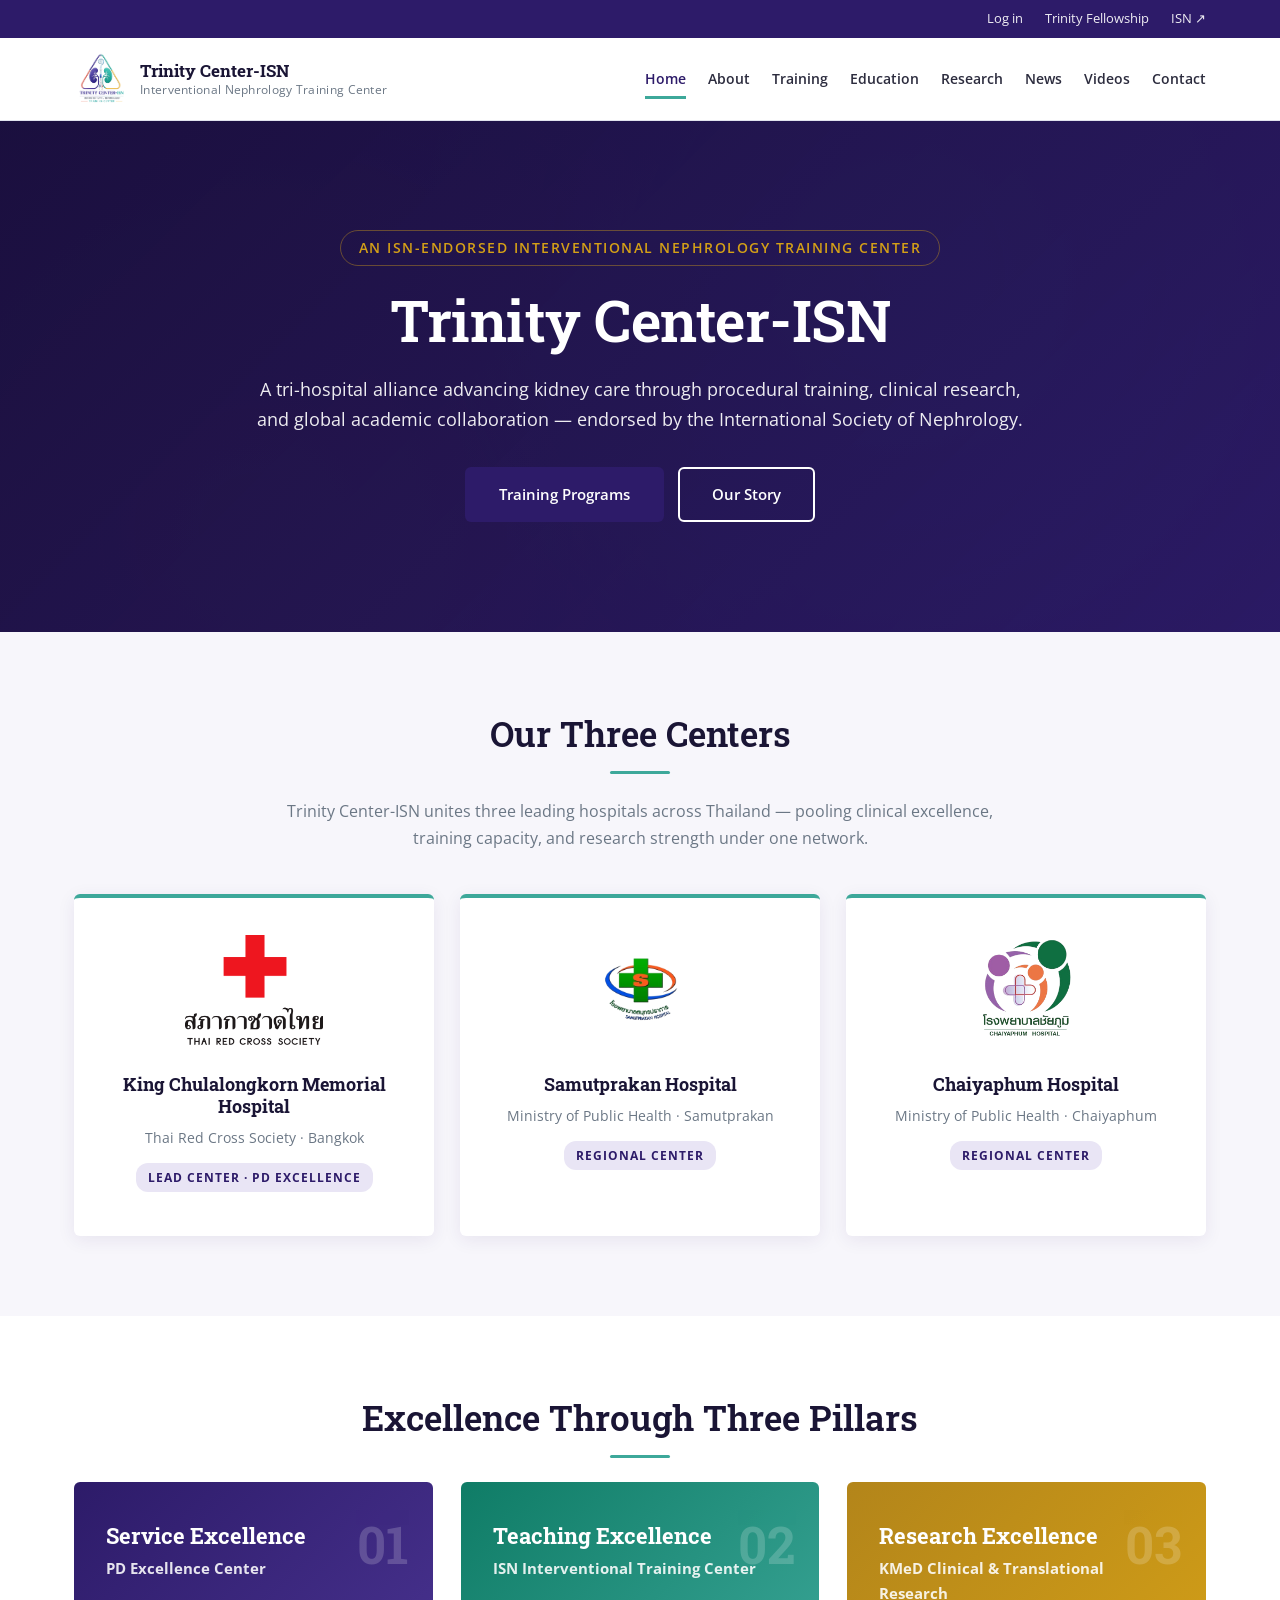
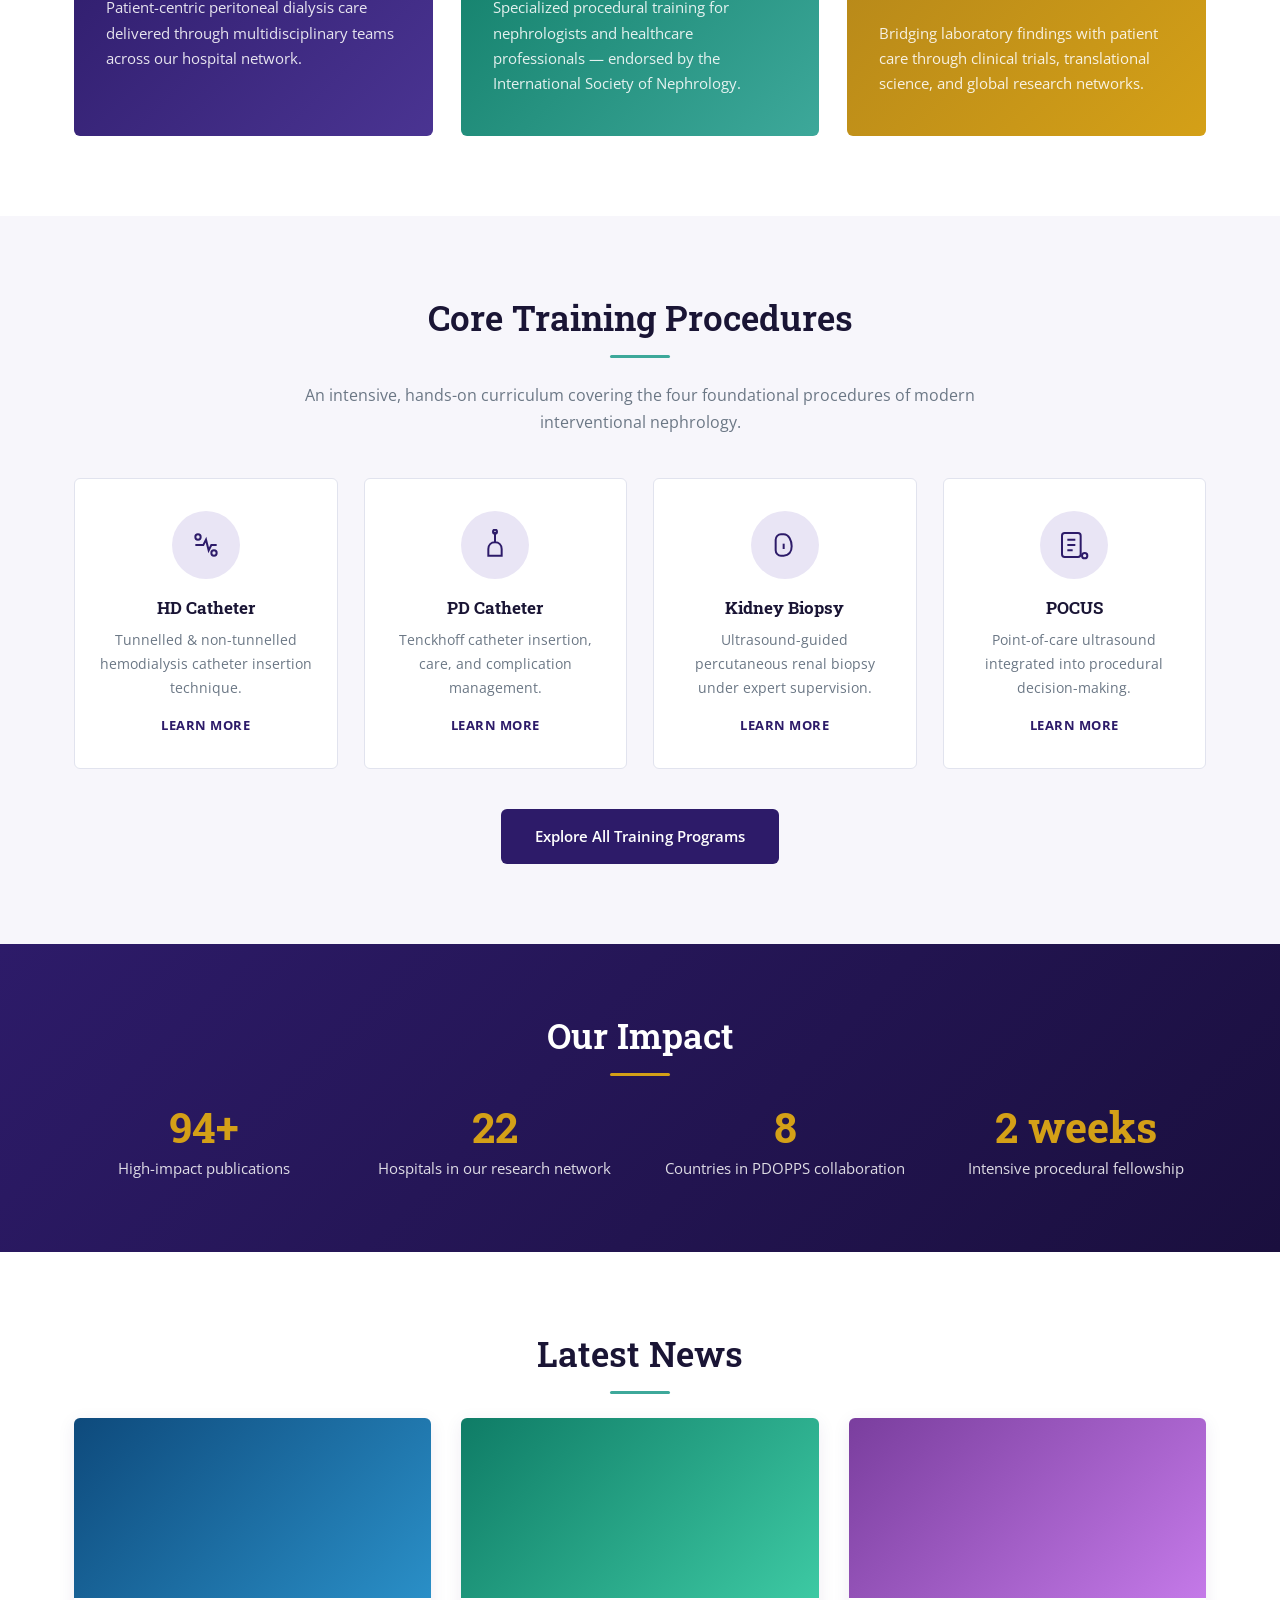
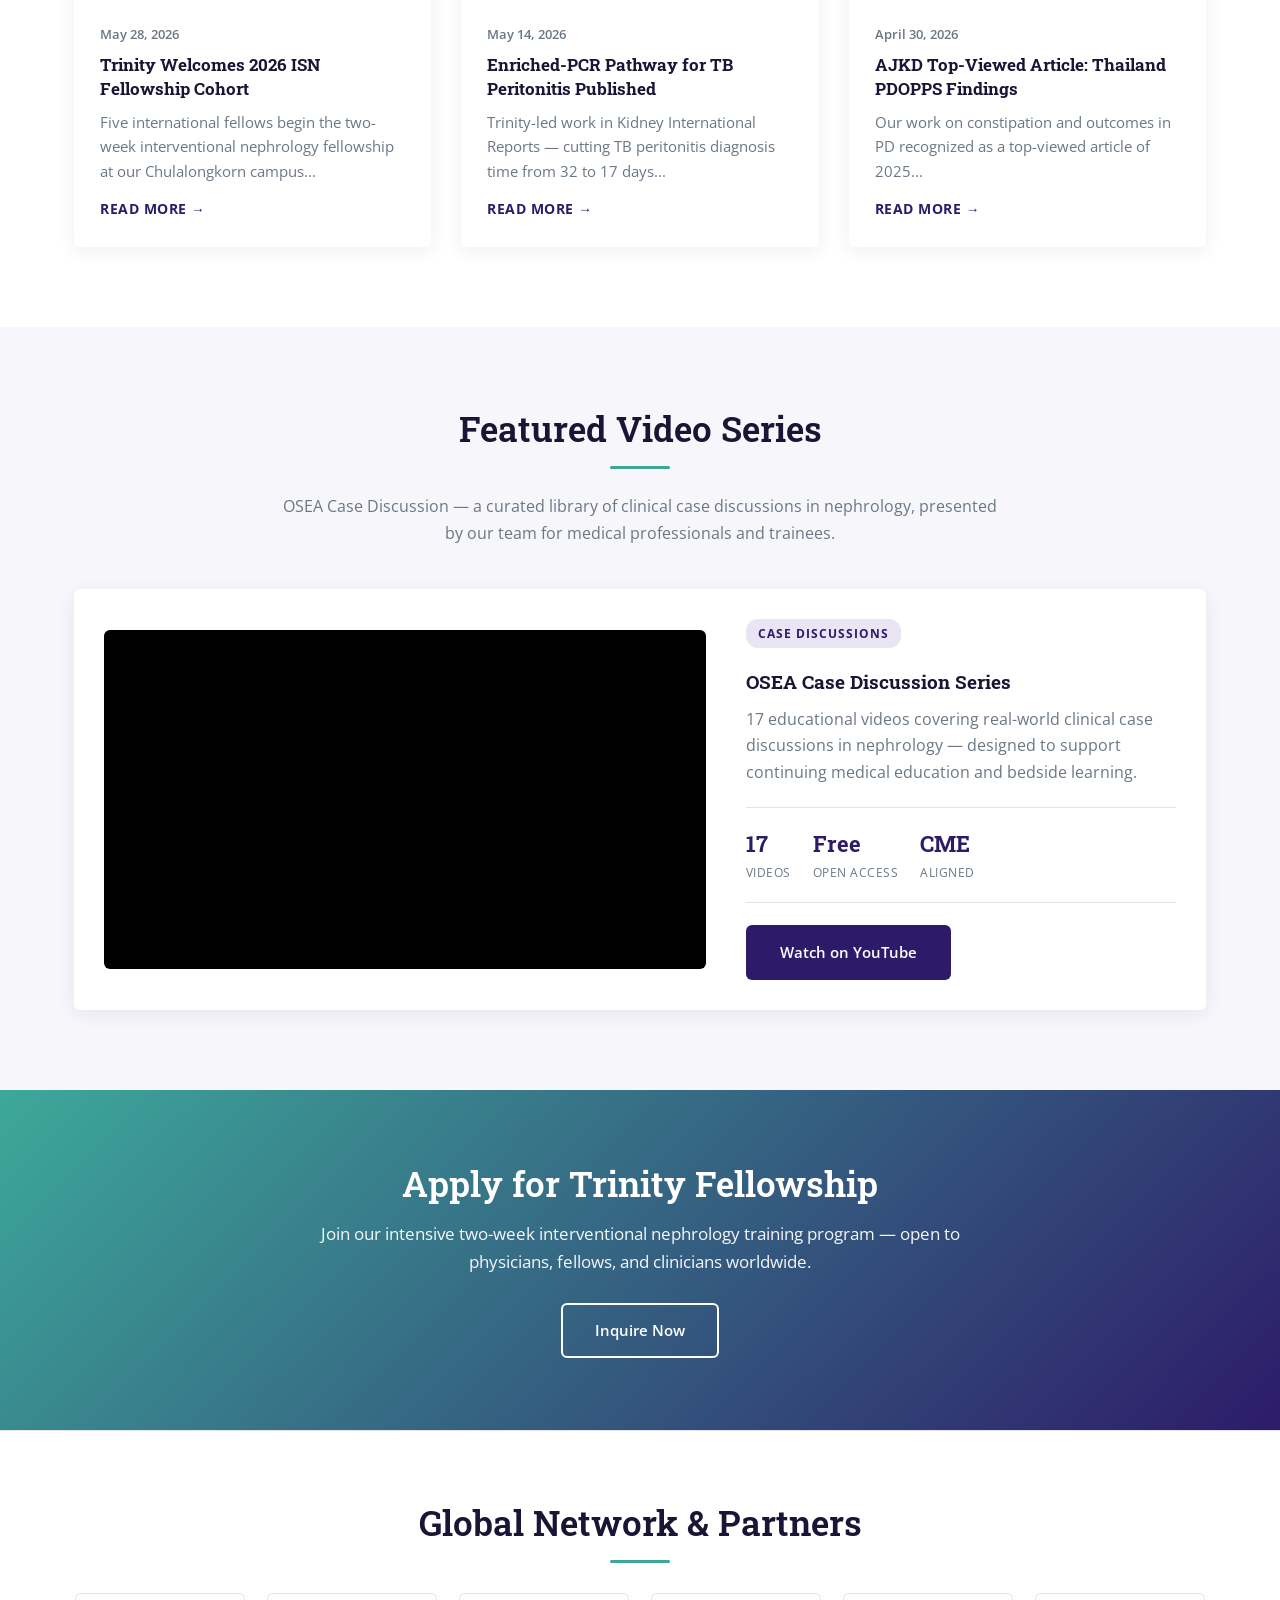
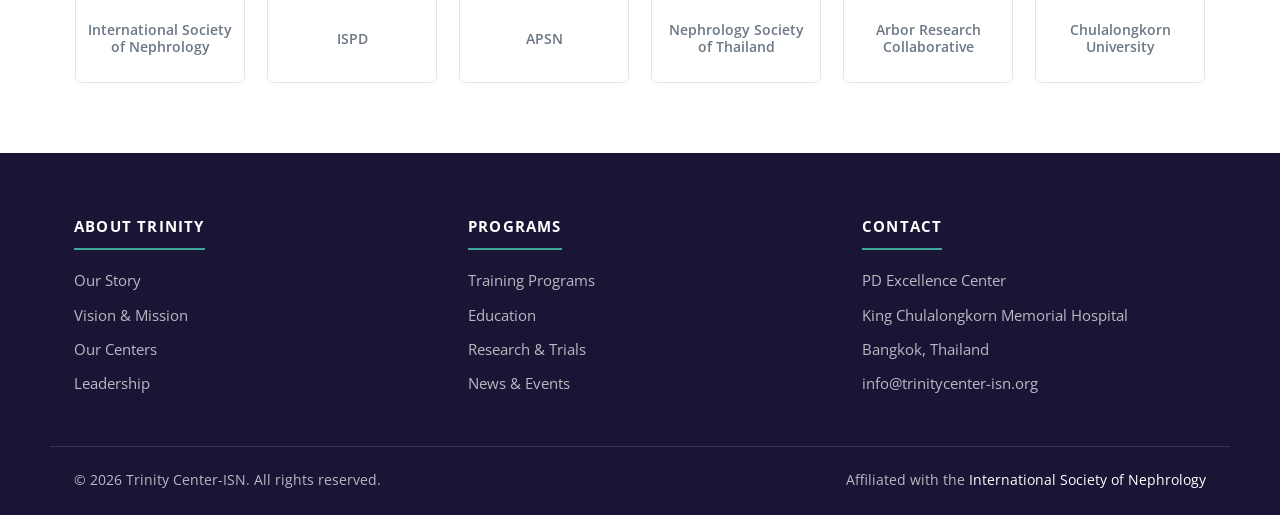
==== index.html @ 74fda2c0 "update new" ====
<!DOCTYPE html>
<html lang="en">
<head>
<meta charset="UTF-8" />
<meta name="viewport" content="width=device-width, initial-scale=1.0" />
<title>Trinity Center-ISN — Interventional Nephrology Training Center</title>
<meta name="description" content="Trinity Center-ISN: an Interventional Nephrology Training Center — a tri-hospital collaboration advancing kidney care through training, research, and global academic partnership." />
<link rel="stylesheet" href="assets/css/style.css" />
<link rel="icon" href="assets/img/trinity-logo.png" />
<link rel="preconnect" href="https://fonts.googleapis.com">
<link rel="preconnect" href="https://fonts.gstatic.com" crossorigin>
<link href="https://fonts.googleapis.com/css2?family=Open+Sans:wght@400;500;600;700&family=Roboto+Slab:wght@500;700&display=swap" rel="stylesheet">
</head>
<body>

<header class="site-header">
  <div class="topbar">
    <div class="container topbar-inner">
      <div class="topbar-left">
        <a href="#">Log in</a>
        <a href="#">Trinity Fellowship</a>
        <a href="https://www.theisn.org/" target="_blank" rel="noopener">ISN ↗</a>
      </div>
    </div>
  </div>
  <div class="container header-inner">
    <a href="index.html" class="brand">
      <img src="assets/img/trinity-logo.png" alt="Trinity Center-ISN" class="brand-logo" onerror="this.style.display='none';this.nextElementSibling.style.display='grid';">
      <span class="brand-mark" style="display:none;">T</span>
      <span class="brand-text">
        <strong>Trinity Center-ISN</strong>
        <small>Interventional Nephrology Training Center</small>
      </span>
    </a>
    <button class="nav-toggle" aria-label="Open menu" onclick="document.body.classList.toggle('nav-open')">
      <span></span><span></span><span></span>
    </button>
    <nav class="main-nav">
      <a href="index.html" class="active">Home</a>
      <a href="about.html">About</a>
      <a href="training.html">Training</a>
      <a href="education.html">Education</a>
      <a href="research.html">Research</a>
      <a href="news.html">News</a>
      <a href="#videos">Videos</a>
      <a href="#contact">Contact</a>
    </nav>
  </div>
</header>

<section class="hero">
  <div class="container hero-inner">
    <span class="hero-eyebrow">An ISN-Endorsed Interventional Nephrology Training Center</span>
    <h1>Trinity Center-ISN</h1>
    <p class="hero-sub">A tri-hospital alliance advancing kidney care through procedural training, clinical research, and global academic collaboration — endorsed by the International Society of Nephrology.</p>
    <div class="hero-cta">
      <a href="training.html" class="btn btn-primary">Training Programs</a>
      <a href="about.html" class="btn btn-light-outline">Our Story</a>
    </div>
  </div>
</section>

<section class="centers-band">
  <div class="container">
    <h2 class="section-title">Our Three Centers</h2>
    <p class="section-lead">Trinity Center-ISN unites three leading hospitals across Thailand — pooling clinical excellence, training capacity, and research strength under one network.</p>
    <div class="center-grid">
      <div class="center-card">
        <div class="center-logo"><img src="assets/img/chula-hospital.png" alt="King Chulalongkorn Memorial Hospital" onerror="this.parentElement.innerHTML='<span class=&quot;logo-fallback&quot;>KCMH</span>'"></div>
        <h3>King Chulalongkorn Memorial Hospital</h3>
        <p>Thai Red Cross Society · Bangkok</p>
        <span class="tag">Lead Center · PD Excellence</span>
      </div>
      <div class="center-card">
        <div class="center-logo"><img src="assets/img/samutprakan-hospital.png" alt="Samutprakan Hospital" onerror="this.parentElement.innerHTML='<span class=&quot;logo-fallback&quot;>SH</span>'"></div>
        <h3>Samutprakan Hospital</h3>
        <p>Ministry of Public Health · Samutprakan</p>
        <span class="tag">Regional Center</span>
      </div>
      <div class="center-card">
        <div class="center-logo"><img src="assets/img/chaiyaphum-hospital.png" alt="Chaiyaphum Hospital" onerror="this.parentElement.innerHTML='<span class=&quot;logo-fallback&quot;>CH</span>'"></div>
        <h3>Chaiyaphum Hospital</h3>
        <p>Ministry of Public Health · Chaiyaphum</p>
        <span class="tag">Regional Center</span>
      </div>
    </div>
  </div>
</section>

<section class="pillars-band">
  <div class="container">
    <h2 class="section-title">Excellence Through Three Pillars</h2>
    <div class="pillar-grid">
      <article class="pillar-card pillar-1">
        <span class="pillar-num">01</span>
        <h3>Service Excellence</h3>
        <p class="pillar-tag">PD Excellence Center</p>
        <p>Patient-centric peritoneal dialysis care delivered through multidisciplinary teams across our hospital network.</p>
      </article>
      <article class="pillar-card pillar-2">
        <span class="pillar-num">02</span>
        <h3>Teaching Excellence</h3>
        <p class="pillar-tag">ISN Interventional Training Center</p>
        <p>Specialized procedural training for nephrologists and healthcare professionals — endorsed by the International Society of Nephrology.</p>
      </article>
      <article class="pillar-card pillar-3">
        <span class="pillar-num">03</span>
        <h3>Research Excellence</h3>
        <p class="pillar-tag">KMeD Clinical &amp; Translational Research</p>
        <p>Bridging laboratory findings with patient care through clinical trials, translational science, and global research networks.</p>
      </article>
    </div>
  </div>
</section>

<section class="tiles" id="training-preview">
  <div class="container">
    <h2 class="section-title">Core Training Procedures</h2>
    <p class="section-lead">An intensive, hands-on curriculum covering the four foundational procedures of modern interventional nephrology.</p>
    <div class="tile-grid tile-grid-4">
      <a href="training.html#hd-catheter" class="tile">
        <div class="tile-icon">
          <svg viewBox="0 0 24 24" fill="none" stroke="currentColor" stroke-width="1.5"><path d="M4 12h6l2-4 2 8 2-4h4"/><circle cx="6" cy="6" r="2"/><circle cx="18" cy="18" r="2"/></svg>
        </div>
        <h3>HD Catheter</h3>
        <p>Tunnelled &amp; non-tunnelled hemodialysis catheter insertion technique.</p>
        <span class="tile-link">Learn More</span>
      </a>
      <a href="training.html#pd-catheter" class="tile">
        <div class="tile-icon">
          <svg viewBox="0 0 24 24" fill="none" stroke="currentColor" stroke-width="1.5"><path d="M12 2v8M12 10c-3 0-5 2-5 5v5h10v-5c0-3-2-5-5-5z"/><circle cx="12" cy="2" r="1.5"/></svg>
        </div>
        <h3>PD Catheter</h3>
        <p>Tenckhoff catheter insertion, care, and complication management.</p>
        <span class="tile-link">Learn More</span>
      </a>
      <a href="training.html#kidney-biopsy" class="tile">
        <div class="tile-icon">
          <svg viewBox="0 0 24 24" fill="none" stroke="currentColor" stroke-width="1.5"><path d="M9 4a4 4 0 0 0-4 4v8a4 4 0 0 0 4 4h2c4 0 6-3 6-7s-2-9-6-9H9z"/><path d="M11 11v4"/></svg>
        </div>
        <h3>Kidney Biopsy</h3>
        <p>Ultrasound-guided percutaneous renal biopsy under expert supervision.</p>
        <span class="tile-link">Learn More</span>
      </a>
      <a href="training.html#pocus" class="tile">
        <div class="tile-icon">
          <svg viewBox="0 0 24 24" fill="none" stroke="currentColor" stroke-width="1.5"><rect x="3" y="3" width="14" height="18" rx="2"/><path d="M7 8h6M7 12h6M7 16h4"/><circle cx="20" cy="20" r="2"/></svg>
        </div>
        <h3>POCUS</h3>
        <p>Point-of-care ultrasound integrated into procedural decision-making.</p>
        <span class="tile-link">Learn More</span>
      </a>
    </div>
    <div style="text-align:center; margin-top: 40px;">
      <a href="training.html" class="btn btn-primary">Explore All Training Programs</a>
    </div>
  </div>
</section>

<section class="impact-band">
  <div class="container">
    <h2 class="section-title">Our Impact</h2>
    <div class="impact-grid">
      <div class="impact-item"><strong>94+</strong><span>High-impact publications</span></div>
      <div class="impact-item"><strong>22</strong><span>Hospitals in our research network</span></div>
      <div class="impact-item"><strong>8</strong><span>Countries in PDOPPS collaboration</span></div>
      <div class="impact-item"><strong>2 weeks</strong><span>Intensive procedural fellowship</span></div>
    </div>
  </div>
</section>

<section class="news-block">
  <div class="container">
    <h2 class="section-title">Latest News</h2>
    <div class="news-row">
      <article class="news-item">
        <div class="news-thumb" style="background: linear-gradient(135deg,#0e4a7c,#2a8fc7);"></div>
        <div class="news-body">
          <span class="news-date">May 28, 2026</span>
          <h3><a href="news.html">Trinity Welcomes 2026 ISN Fellowship Cohort</a></h3>
          <p>Five international fellows begin the two-week interventional nephrology fellowship at our Chulalongkorn campus...</p>
          <a href="news.html" class="read-more">Read More →</a>
        </div>
      </article>
      <article class="news-item">
        <div class="news-thumb" style="background: linear-gradient(135deg,#0f7c66,#3dc9a3);"></div>
        <div class="news-body">
          <span class="news-date">May 14, 2026</span>
          <h3><a href="news.html">Enriched-PCR Pathway for TB Peritonitis Published</a></h3>
          <p>Trinity-led work in Kidney International Reports — cutting TB peritonitis diagnosis time from 32 to 17 days...</p>
          <a href="news.html" class="read-more">Read More →</a>
        </div>
      </article>
      <article class="news-item">
        <div class="news-thumb" style="background: linear-gradient(135deg,#7a3e9e,#c479e8);"></div>
        <div class="news-body">
          <span class="news-date">April 30, 2026</span>
          <h3><a href="news.html">AJKD Top-Viewed Article: Thailand PDOPPS Findings</a></h3>
          <p>Our work on constipation and outcomes in PD recognized as a top-viewed article of 2025...</p>
          <a href="news.html" class="read-more">Read More →</a>
        </div>
      </article>
    </div>
  </div>
</section>

<section class="videos-block" id="videos">
  <div class="container">
    <h2 class="section-title">Featured Video Series</h2>
    <p class="section-lead">OSEA Case Discussion — a curated library of clinical case discussions in nephrology, presented by our team for medical professionals and trainees.</p>
    <div class="video-wrap">
      <div class="video-embed">
        <iframe
          src="https://www.youtube.com/embed/videoseries?list=PL28OvdrT-9Kd8-XpgFKQAurxYZuOcJdlG"
          title="OSEA Case Discussion"
          frameborder="0"
          allow="accelerometer; autoplay; clipboard-write; encrypted-media; gyroscope; picture-in-picture; web-share"
          referrerpolicy="strict-origin-when-cross-origin"
          allowfullscreen>
        </iframe>
      </div>
      <div class="video-meta">
        <span class="tag">Case Discussions</span>
        <h3>OSEA Case Discussion Series</h3>
        <p>17 educational videos covering real-world clinical case discussions in nephrology — designed to support continuing medical education and bedside learning.</p>
        <ul class="video-stats">
          <li><strong>17</strong><span>Videos</span></li>
          <li><strong>Free</strong><span>Open Access</span></li>
          <li><strong>CME</strong><span>Aligned</span></li>
        </ul>
        <a href="https://www.youtube.com/playlist?list=PL28OvdrT-9Kd8-XpgFKQAurxYZuOcJdlG" target="_blank" rel="noopener" class="btn btn-primary">Watch on YouTube</a>
      </div>
    </div>
  </div>
</section>

<section class="join-band" id="membership">
  <div class="container">
    <h2>Apply for Trinity Fellowship</h2>
    <p>Join our intensive two-week interventional nephrology training program — open to physicians, fellows, and clinicians worldwide.</p>
    <a href="#contact" class="btn btn-light-outline">Inquire Now</a>
  </div>
</section>

<section class="partners-block">
  <div class="container">
    <h2 class="section-title">Global Network &amp; Partners</h2>
    <div class="partners-row">
      <div class="partner-logo"><span>International Society<br>of Nephrology</span></div>
      <div class="partner-logo"><span>ISPD</span></div>
      <div class="partner-logo"><span>APSN</span></div>
      <div class="partner-logo"><span>Nephrology Society<br>of Thailand</span></div>
      <div class="partner-logo"><span>Arbor Research<br>Collaborative</span></div>
      <div class="partner-logo"><span>Chulalongkorn<br>University</span></div>
    </div>
  </div>
</section>

<footer class="site-footer" id="contact">
  <div class="container footer-grid">
    <div>
      <h4>About Trinity</h4>
      <ul>
        <li><a href="about.html">Our Story</a></li>
        <li><a href="about.html">Vision &amp; Mission</a></li>
        <li><a href="about.html">Our Centers</a></li>
        <li><a href="about.html">Leadership</a></li>
      </ul>
    </div>
    <div>
      <h4>Programs</h4>
      <ul>
        <li><a href="training.html">Training Programs</a></li>
        <li><a href="education.html">Education</a></li>
        <li><a href="research.html">Research &amp; Trials</a></li>
        <li><a href="news.html">News &amp; Events</a></li>
      </ul>
    </div>
    <div>
      <h4>Contact</h4>
      <ul>
        <li>PD Excellence Center</li>
        <li>King Chulalongkorn Memorial Hospital</li>
        <li>Bangkok, Thailand</li>
        <li><a href="mailto:info@trinitycenter-isn.org">info@trinitycenter-isn.org</a></li>
      </ul>
    </div>
  </div>
  <div class="footer-bottom container">
    <span>© 2026 Trinity Center-ISN. All rights reserved.</span>
    <span>Affiliated with the <a href="https://www.theisn.org/" target="_blank" rel="noopener" style="color:#fff;">International Society of Nephrology</a></span>
  </div>
</footer>

<script src="assets/js/main.js"></script>
</body>
</html>
---- assets/css/style.css ----
/* Trinity Center-ISN — Styles */
:root {
  --primary: #2d1b69;          /* Deep purple (from logo) */
  --primary-dark: #1a0f3e;
  --accent: #3da89a;           /* Teal-green (from logo) */
  --accent-2: #d4a017;         /* Gold (from logo) */
  --accent-3: #c8334b;         /* Red (from logo) */
  --accent-light: #e9e5f5;
  --teal: #0f7c66;
  --dark: #1a1535;
  --text: #2c2c3e;
  --muted: #6b7785;
  --bg: #ffffff;
  --bg-soft: #f7f6fb;
  --border: #e1e3ee;
  --shadow: 0 4px 18px rgba(45, 27, 105, 0.08);
  --shadow-lg: 0 12px 36px rgba(45, 27, 105, 0.14);
  --radius: 6px;
}

* { box-sizing: border-box; margin: 0; padding: 0; }
html { scroll-behavior: smooth; }
body {
  font-family: 'Open Sans', -apple-system, BlinkMacSystemFont, 'Segoe UI', sans-serif;
  color: var(--text);
  background: var(--bg);
  line-height: 1.65;
  font-size: 16px;
  -webkit-font-smoothing: antialiased;
}

.container { max-width: 1180px; margin: 0 auto; padding: 0 24px; }

h1, h2, h3, h4 { font-family: 'Roboto Slab', Georgia, serif; line-height: 1.25; color: var(--dark); font-weight: 600; }
h1 { font-size: clamp(2.2rem, 5vw, 3.6rem); }
h2 { font-size: clamp(1.6rem, 3vw, 2.2rem); }
h3 { font-size: 1.2rem; font-weight: 700; }
h4 { font-size: 0.95rem; font-family: 'Open Sans', sans-serif; text-transform: uppercase; letter-spacing: 1.2px; font-weight: 700; color: var(--dark); }
a { color: var(--primary); text-decoration: none; transition: color .2s; }
a:hover { color: var(--accent); }
p { color: var(--muted); }

/* Buttons */
.btn {
  display: inline-block;
  padding: 13px 32px;
  border-radius: var(--radius);
  font-weight: 600;
  font-size: 0.95rem;
  transition: all .2s;
  border: 2px solid transparent;
  cursor: pointer;
  font-family: 'Open Sans', sans-serif;
}
.btn-primary { background: var(--primary); color: #fff; }
.btn-primary:hover { background: var(--primary-dark); color: #fff; transform: translateY(-1px); box-shadow: var(--shadow); }
.btn-light-outline { background: transparent; color: #fff; border-color: #fff; }
.btn-light-outline:hover { background: #fff; color: var(--primary); }

/* Header */
.site-header { background: #fff; box-shadow: 0 1px 0 var(--border); position: sticky; top: 0; z-index: 100; }
.topbar { background: var(--primary); color: #fff; font-size: 0.82rem; }
.topbar-inner { display: flex; justify-content: flex-end; padding: 8px 24px; }
.topbar-left { display: flex; gap: 22px; }
.topbar-left a { color: rgba(255,255,255,0.92); }
.topbar-left a:hover { color: var(--accent-2); }

.header-inner { display: flex; justify-content: space-between; align-items: center; padding: 14px 24px; }
.brand { display: flex; align-items: center; gap: 12px; color: var(--dark); }
.brand-logo { height: 54px; width: auto; display: block; }
.brand-mark {
  display: grid; place-items: center;
  width: 46px; height: 46px;
  background: linear-gradient(135deg, var(--primary), var(--accent));
  color: #fff;
  border-radius: 6px;
  font-weight: 700;
  font-size: 1.4rem;
  font-family: 'Roboto Slab', serif;
}
.brand-text { display: flex; flex-direction: column; line-height: 1.1; }
.brand-text strong { font-size: 1.08rem; font-weight: 700; color: var(--dark); font-family: 'Roboto Slab', serif; }
.brand-text small { font-size: 0.74rem; color: var(--muted); letter-spacing: 0.3px; margin-top: 3px; }

.main-nav { display: flex; gap: 22px; align-items: center; }
.main-nav a { color: var(--text); font-weight: 600; font-size: 0.9rem; padding: 6px 0; position: relative; }
.main-nav a:hover, .main-nav a.active { color: var(--primary); }
.main-nav a.active::after {
  content: ''; position: absolute; left: 0; bottom: -2px;
  width: 100%; height: 3px; background: var(--accent);
}

.nav-toggle { display: none; background: none; border: none; flex-direction: column; gap: 5px; cursor: pointer; padding: 8px; }
.nav-toggle span { width: 26px; height: 2px; background: var(--dark); display: block; }

/* Hero */
.hero {
  background:
    linear-gradient(135deg, rgba(26,15,62,0.94), rgba(45,27,105,0.88)),
    radial-gradient(circle at 70% 30%, #3da89a33, transparent 50%),
    radial-gradient(circle at 20% 80%, #d4a01722, transparent 50%),
    #1a0f3e;
  color: #fff;
  padding: 110px 0;
  text-align: center;
  position: relative;
  overflow: hidden;
}
.hero-inner { position: relative; max-width: 820px; margin: 0 auto; }
.hero-eyebrow {
  display: inline-block;
  font-size: 0.85rem;
  letter-spacing: 1.5px;
  text-transform: uppercase;
  color: var(--accent-2);
  margin-bottom: 18px;
  font-weight: 600;
  border: 1px solid rgba(212, 160, 23, 0.4);
  padding: 6px 18px;
  border-radius: 30px;
}
.hero h1 { color: #fff; margin-bottom: 18px; letter-spacing: -0.5px; }
.hero-sub { color: rgba(255,255,255,0.92); font-size: 1.15rem; margin-bottom: 32px; }
.hero-cta { display: flex; gap: 14px; justify-content: center; flex-wrap: wrap; }

/* Section title */
.section-title {
  text-align: center;
  margin-bottom: 24px;
  position: relative;
  padding-bottom: 18px;
}
.section-title::after {
  content: '';
  position: absolute;
  left: 50%; transform: translateX(-50%);
  bottom: 0;
  width: 60px; height: 3px;
  background: var(--accent);
  border-radius: 2px;
}
.section-lead {
  text-align: center;
  max-width: 720px;
  margin: 0 auto 42px;
  font-size: 1.02rem;
  color: var(--muted);
}

/* Centers band */
.centers-band { padding: 80px 0; background: var(--bg-soft); }
.center-grid { display: grid; grid-template-columns: repeat(3, 1fr); gap: 26px; }
.center-card {
  background: #fff;
  padding: 32px 24px;
  border-radius: var(--radius);
  text-align: center;
  box-shadow: var(--shadow);
  border-top: 4px solid var(--accent);
  transition: transform .25s, box-shadow .25s;
}
.center-card:hover { transform: translateY(-5px); box-shadow: var(--shadow-lg); }
.center-logo {
  height: 120px !important;
  width: 100%;
  display: flex !important;
  align-items: center;
  justify-content: center;
  margin-bottom: 24px;
  overflow: hidden;
  background: #fff;
}
.center-logo img {
  max-height: 110px !important;
  max-width: 200px !important;
  width: auto !important;
  height: auto !important;
  object-fit: contain;
  display: block;
}
.logo-fallback {
  display: grid; place-items: center;
  width: 80px; height: 80px;
  background: linear-gradient(135deg, var(--primary), var(--accent));
  color: #fff;
  border-radius: 50%;
  font-family: 'Roboto Slab', serif;
  font-weight: 700;
  font-size: 1.4rem;
}
.center-card h3 { margin-bottom: 8px; color: var(--dark); font-size: 1.1rem; }
.center-card p { font-size: 0.9rem; margin-bottom: 14px; }

/* Pillars band */
.pillars-band { padding: 80px 0; background: var(--bg); }
.pillar-grid { display: grid; grid-template-columns: repeat(3, 1fr); gap: 28px; }
.pillar-card {
  position: relative;
  padding: 40px 32px;
  border-radius: var(--radius);
  color: #fff;
  overflow: hidden;
  transition: transform .25s;
}
.pillar-card:hover { transform: translateY(-5px); }
.pillar-1 { background: linear-gradient(135deg, #2d1b69, #4a3492); }
.pillar-2 { background: linear-gradient(135deg, #0f7c66, #3da89a); }
.pillar-3 { background: linear-gradient(135deg, #b3851a, #d4a017); }
.pillar-num {
  position: absolute;
  top: 20px; right: 24px;
  font-family: 'Roboto Slab', serif;
  font-size: 3.2rem;
  font-weight: 700;
  opacity: 0.18;
  color: #fff;
}
.pillar-card h3 { color: #fff; margin-bottom: 6px; font-size: 1.4rem; }
.pillar-tag { font-weight: 700; color: rgba(255,255,255,0.95); margin-bottom: 14px; font-size: 0.92rem; }
.pillar-card p { color: rgba(255,255,255,0.88); font-size: 0.95rem; }

/* Tiles */
.tiles { padding: 80px 0; background: var(--bg-soft); }
.tile-grid {
  display: grid;
  grid-template-columns: repeat(3, 1fr);
  gap: 26px;
}
.tile-grid-4 { grid-template-columns: repeat(4, 1fr); }
.tile {
  background: #fff;
  border: 1px solid var(--border);
  border-radius: var(--radius);
  padding: 32px 22px;
  text-align: center;
  color: var(--text);
  transition: all .25s;
  display: flex;
  flex-direction: column;
  align-items: center;
}
.tile:hover {
  transform: translateY(-5px);
  box-shadow: var(--shadow-lg);
  border-color: var(--accent);
  color: var(--text);
}
.tile-icon {
  width: 68px; height: 68px;
  background: var(--accent-light);
  color: var(--primary);
  border-radius: 50%;
  display: grid; place-items: center;
  margin-bottom: 18px;
  transition: all .25s;
}
.tile-icon svg { width: 32px; height: 32px; }
.tile:hover .tile-icon {
  background: var(--primary);
  color: #fff;
  transform: scale(1.05);
}
.tile h3 { margin-bottom: 10px; color: var(--dark); font-size: 1.08rem; }
.tile p { font-size: 0.9rem; flex-grow: 1; margin-bottom: 14px; }
.tile-link {
  color: var(--primary);
  font-weight: 700;
  font-size: 0.84rem;
  text-transform: uppercase;
  letter-spacing: 0.5px;
}
.tile:hover .tile-link { color: var(--accent); }

/* Impact band */
.impact-band {
  padding: 70px 0;
  background: linear-gradient(135deg, var(--primary), var(--primary-dark));
  color: #fff;
}
.impact-band .section-title { color: #fff; }
.impact-band .section-title::after { background: var(--accent-2); }
.impact-grid {
  display: grid;
  grid-template-columns: repeat(4, 1fr);
  gap: 30px;
  text-align: center;
  margin-top: 30px;
}
.impact-item strong {
  display: block;
  font-family: 'Roboto Slab', serif;
  font-size: 2.6rem;
  color: var(--accent-2);
  font-weight: 700;
  line-height: 1;
  margin-bottom: 8px;
}
.impact-item span { color: rgba(255,255,255,0.85); font-size: 0.95rem; }

/* News block */
.news-block { padding: 80px 0; background: var(--bg); }
.news-row {
  display: grid;
  grid-template-columns: repeat(3, 1fr);
  gap: 30px;
}
.news-item {
  background: #fff;
  border-radius: var(--radius);
  overflow: hidden;
  box-shadow: var(--shadow);
  transition: transform .25s, box-shadow .25s;
}
.news-item:hover { transform: translateY(-4px); box-shadow: var(--shadow-lg); }
.news-thumb { height: 180px; background-size: cover; background-position: center; }
.news-body { padding: 26px; }
.news-date {
  font-size: 0.82rem; color: var(--muted); font-weight: 600;
  display: block; margin-bottom: 8px;
}
.news-item h3 { margin-bottom: 10px; font-size: 1.08rem; line-height: 1.35; }
.news-item h3 a { color: var(--dark); }
.news-item h3 a:hover { color: var(--primary); }
.news-item p { font-size: 0.92rem; margin-bottom: 12px; }
.read-more {
  font-weight: 700; font-size: 0.86rem;
  color: var(--primary); text-transform: uppercase; letter-spacing: 0.5px;
}

/* Video block */
.videos-block { padding: 80px 0; background: var(--bg-soft); }
.video-wrap {
  display: grid;
  grid-template-columns: 1.4fr 1fr;
  gap: 40px;
  align-items: center;
  background: #fff;
  padding: 30px;
  border-radius: var(--radius);
  box-shadow: var(--shadow);
}
.video-embed {
  position: relative;
  padding-bottom: 56.25%;
  height: 0;
  overflow: hidden;
  border-radius: var(--radius);
  background: #000;
}
.video-embed iframe {
  position: absolute;
  top: 0; left: 0;
  width: 100%; height: 100%;
  border: 0;
}
.video-meta h3 { margin: 10px 0 12px; }
.video-stats {
  list-style: none;
  display: flex;
  gap: 22px;
  margin: 22px 0;
  padding: 18px 0;
  border-top: 1px solid var(--border);
  border-bottom: 1px solid var(--border);
}
.video-stats li { display: flex; flex-direction: column; }
.video-stats strong {
  font-family: 'Roboto Slab', serif;
  font-size: 1.4rem;
  color: var(--primary);
  font-weight: 700;
}
.video-stats span {
  font-size: 0.78rem;
  color: var(--muted);
  text-transform: uppercase;
  letter-spacing: 0.5px;
}

/* Join band */
.join-band {
  background: linear-gradient(135deg, var(--accent), var(--primary));
  color: #fff;
  padding: 72px 0;
  text-align: center;
}
.join-band h2 { color: #fff; margin-bottom: 14px; }
.join-band p { color: rgba(255,255,255,0.95); margin-bottom: 28px; max-width: 700px; margin-left: auto; margin-right: auto; font-size: 1.05rem; }

/* Partners block */
.partners-block { padding: 70px 0; background: var(--bg); border-top: 1px solid var(--border); }
.partners-row {
  display: flex;
  flex-wrap: wrap;
  justify-content: center;
  align-items: center;
  gap: 22px;
  margin-top: 30px;
}
.partner-logo {
  width: 170px;
  height: 90px;
  background: #fff;
  border: 1px solid var(--border);
  border-radius: var(--radius);
  display: grid;
  place-items: center;
  color: var(--muted);
  font-weight: 600;
  font-size: 0.85rem;
  text-align: center;
  padding: 12px;
  line-height: 1.3;
  transition: all .2s;
}
.partner-logo:hover { border-color: var(--accent); color: var(--primary); transform: translateY(-2px); }

/* Footer */
.site-footer { background: var(--dark); color: rgba(255,255,255,0.7); padding: 60px 0 24px; }
.footer-grid { display: grid; grid-template-columns: repeat(3, 1fr); gap: 50px; }
.site-footer h4 { color: #fff; margin-bottom: 18px; padding-bottom: 12px; border-bottom: 2px solid var(--accent); display: inline-block; }
.site-footer ul { list-style: none; }
.site-footer li { margin-bottom: 10px; font-size: 0.92rem; }
.site-footer a { color: rgba(255,255,255,0.7); }
.site-footer a:hover { color: var(--accent); }
.footer-bottom {
  margin-top: 40px;
  padding-top: 22px;
  border-top: 1px solid rgba(255,255,255,0.12);
  display: flex; justify-content: space-between; align-items: center;
  font-size: 0.85rem;
  flex-wrap: wrap;
  gap: 12px;
}

/* Page hero (inner pages) */
.page-hero {
  background: linear-gradient(135deg, var(--primary), var(--accent));
  color: #fff;
  padding: 70px 0 60px;
}
.page-hero h1 { color: #fff; max-width: 820px; }
.page-hero p { color: rgba(255,255,255,0.92); margin-top: 14px; max-width: 720px; font-size: 1.08rem; }
.crumbs { font-size: 0.85rem; color: rgba(255,255,255,0.78); margin-bottom: 14px; }
.crumbs a { color: rgba(255,255,255,0.92); }

/* Page sections */
.page-section { padding: 70px 0; }
.page-section.alt { background: var(--bg-soft); }
.content-grid { display: grid; grid-template-columns: 1fr 1fr; gap: 50px; align-items: center; }
.content-grid h2 { margin-bottom: 14px; }
.content-grid p { margin-bottom: 14px; }
.content-card {
  background: #fff;
  padding: 32px;
  border-radius: var(--radius);
  box-shadow: var(--shadow);
  border-top: 4px solid var(--accent);
}
.content-card h3 { margin-bottom: 10px; color: var(--dark); }
.tag {
  display: inline-block;
  font-size: 0.72rem;
  font-weight: 700;
  letter-spacing: 1px;
  text-transform: uppercase;
  color: var(--primary);
  background: var(--accent-light);
  padding: 5px 12px;
  border-radius: 12px;
  margin-bottom: 12px;
}
.card-grid { display: grid; grid-template-columns: repeat(3, 1fr); gap: 24px; }
.card-grid.cols-2 { grid-template-columns: repeat(2, 1fr); }

/* Procedure deep-dive cards for training page */
.procedure-card {
  background: #fff;
  padding: 40px;
  border-radius: var(--radius);
  box-shadow: var(--shadow);
  margin-bottom: 30px;
  border-left: 5px solid var(--accent);
  scroll-margin-top: 100px;
}
.procedure-card h2 { margin-bottom: 14px; }
.procedure-card .proc-meta {
  display: flex; flex-wrap: wrap; gap: 16px;
  margin: 16px 0 22px;
  padding: 14px 18px;
  background: var(--bg-soft);
  border-radius: var(--radius);
  font-size: 0.9rem;
}
.procedure-card .proc-meta strong { color: var(--primary); }
.procedure-card .proc-grid {
  display: grid;
  grid-template-columns: 1fr 1fr;
  gap: 30px;
  margin-top: 22px;
}
.procedure-card ul { padding-left: 22px; color: var(--text); }
.procedure-card ul li { margin-bottom: 8px; }
.procedure-card h4 { margin-bottom: 10px; color: var(--primary); }

.values-list { display: grid; grid-template-columns: repeat(3, 1fr); gap: 30px; margin-top: 40px; }
.value { text-align: center; padding: 20px; }
.value-num {
  font-family: 'Roboto Slab', serif;
  font-size: 2.4rem;
  color: var(--primary);
  display: block;
  font-weight: 700;
  margin-bottom: 8px;
}

/* Timeline */
.timeline { max-width: 800px; margin: 0 auto; position: relative; padding-left: 30px; border-left: 2px solid var(--border); }
.timeline-item { margin-bottom: 36px; position: relative; }
.timeline-item::before {
  content: ''; position: absolute; left: -38px; top: 6px;
  width: 14px; height: 14px; border-radius: 50%;
  background: var(--accent); border: 3px solid #fff; box-shadow: 0 0 0 2px var(--accent);
}
.timeline-item time { font-weight: 700; color: var(--primary); font-size: 0.9rem; }
.timeline-item h3 { margin: 6px 0 8px; }

/* News list page */
.news-list { display: grid; gap: 26px; max-width: 900px; margin: 0 auto; }
.news-list-item {
  display: grid;
  grid-template-columns: 200px 1fr;
  gap: 30px;
  background: #fff;
  padding: 24px;
  border-radius: var(--radius);
  box-shadow: var(--shadow);
  transition: transform .2s, box-shadow .2s;
}
.news-list-item:hover { transform: translateY(-3px); box-shadow: var(--shadow-lg); }
.news-list-item .thumb { border-radius: 4px; min-height: 130px; }
.news-list-item h3 { margin: 8px 0; font-size: 1.2rem; }

/* CTA band utility */
.cta-band {
  background: linear-gradient(135deg, var(--accent), var(--primary));
  color: #fff;
  padding: 64px 0;
  text-align: center;
}
.cta-band h2 { color: #fff; margin-bottom: 10px; }
.cta-band p { color: rgba(255,255,255,0.92); margin-bottom: 24px; }

/* Team grid */
.team-grid { display: grid; grid-template-columns: repeat(4, 1fr); gap: 20px; margin-top: 30px; }
.team-card {
  background: #fff;
  padding: 20px;
  border-radius: var(--radius);
  text-align: center;
  border: 1px solid var(--border);
}
.team-card strong { display: block; color: var(--dark); font-size: 0.95rem; margin-bottom: 4px; }
.team-card span { font-size: 0.82rem; color: var(--muted); }
.team-role {
  font-size: 0.72rem;
  font-weight: 700;
  letter-spacing: 1px;
  text-transform: uppercase;
  color: var(--accent);
  margin-bottom: 12px;
  display: block;
}

/* Responsive */
@media (max-width: 900px) {
  .hero { padding: 70px 0; }
  .tile-grid, .tile-grid-4, .news-row, .center-grid, .pillar-grid, .impact-grid, .card-grid, .card-grid.cols-2, .values-list, .content-grid, .video-wrap, .team-grid, .procedure-card .proc-grid { grid-template-columns: 1fr; }
  .impact-grid { grid-template-columns: repeat(2, 1fr); }
  .team-grid { grid-template-columns: repeat(2, 1fr); }
  .footer-grid { grid-template-columns: 1fr 1fr; }
  .news-list-item { grid-template-columns: 1fr; }
  .news-list-item .thumb { min-height: 160px; }

  .nav-toggle { display: flex; }
  .main-nav {
    position: absolute; top: 100%; left: 0; right: 0;
    background: #fff; flex-direction: column; gap: 0;
    padding: 12px 24px; box-shadow: var(--shadow);
    display: none;
  }
  .main-nav a { padding: 14px 0; border-bottom: 1px solid var(--border); width: 100%; }
  body.nav-open .main-nav { display: flex; }

  .topbar-inner { justify-content: center; }
  .topbar-left { gap: 14px; font-size: 0.78rem; flex-wrap: wrap; justify-content: center; }
}

@media (max-width: 520px) {
  .footer-grid { grid-template-columns: 1fr; }
  .impact-grid { grid-template-columns: 1fr; }
  .tiles, .news-block, .videos-block, .pillars-band, .centers-band, .page-section, .partners-block, .impact-band { padding: 50px 0; }
  .hero { padding: 60px 0; }
  .partners-row { gap: 14px; }
  .partner-logo { width: 140px; height: 80px; font-size: 0.78rem; }
  .procedure-card { padding: 26px; }
}
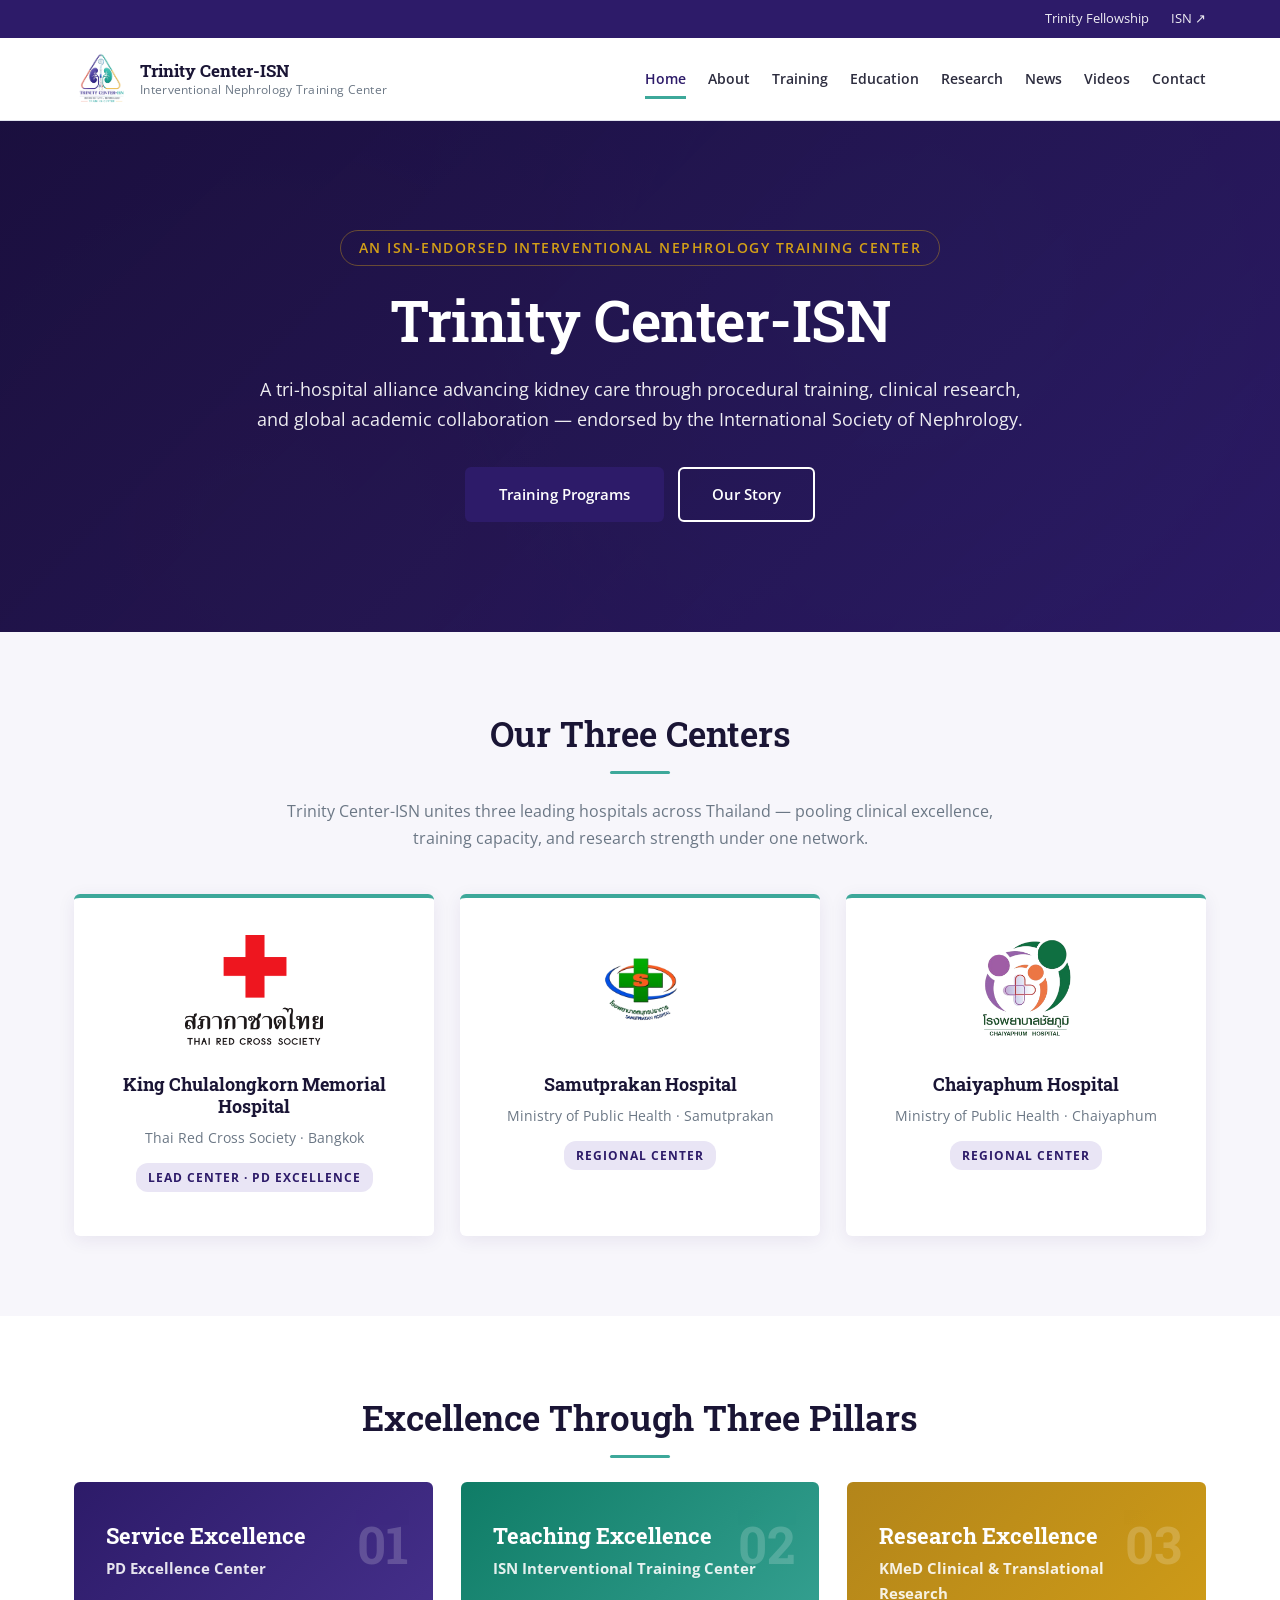
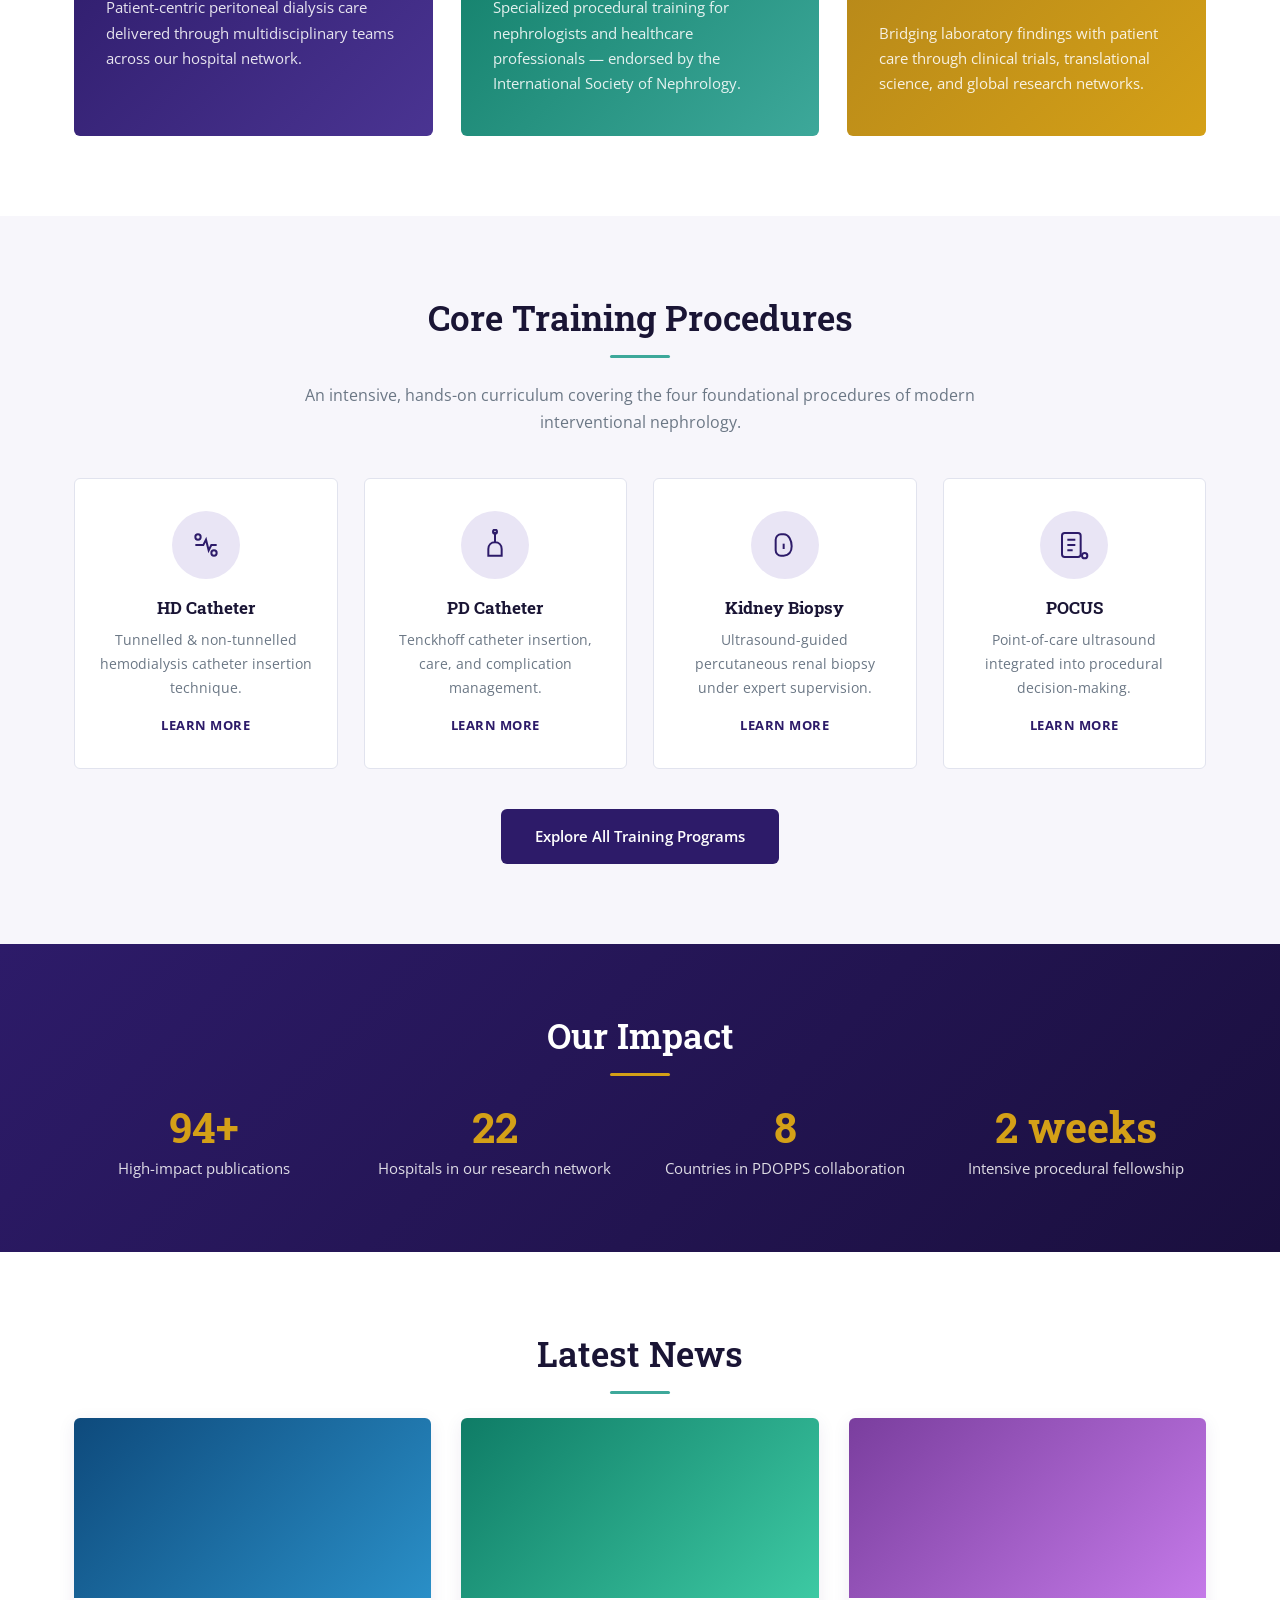
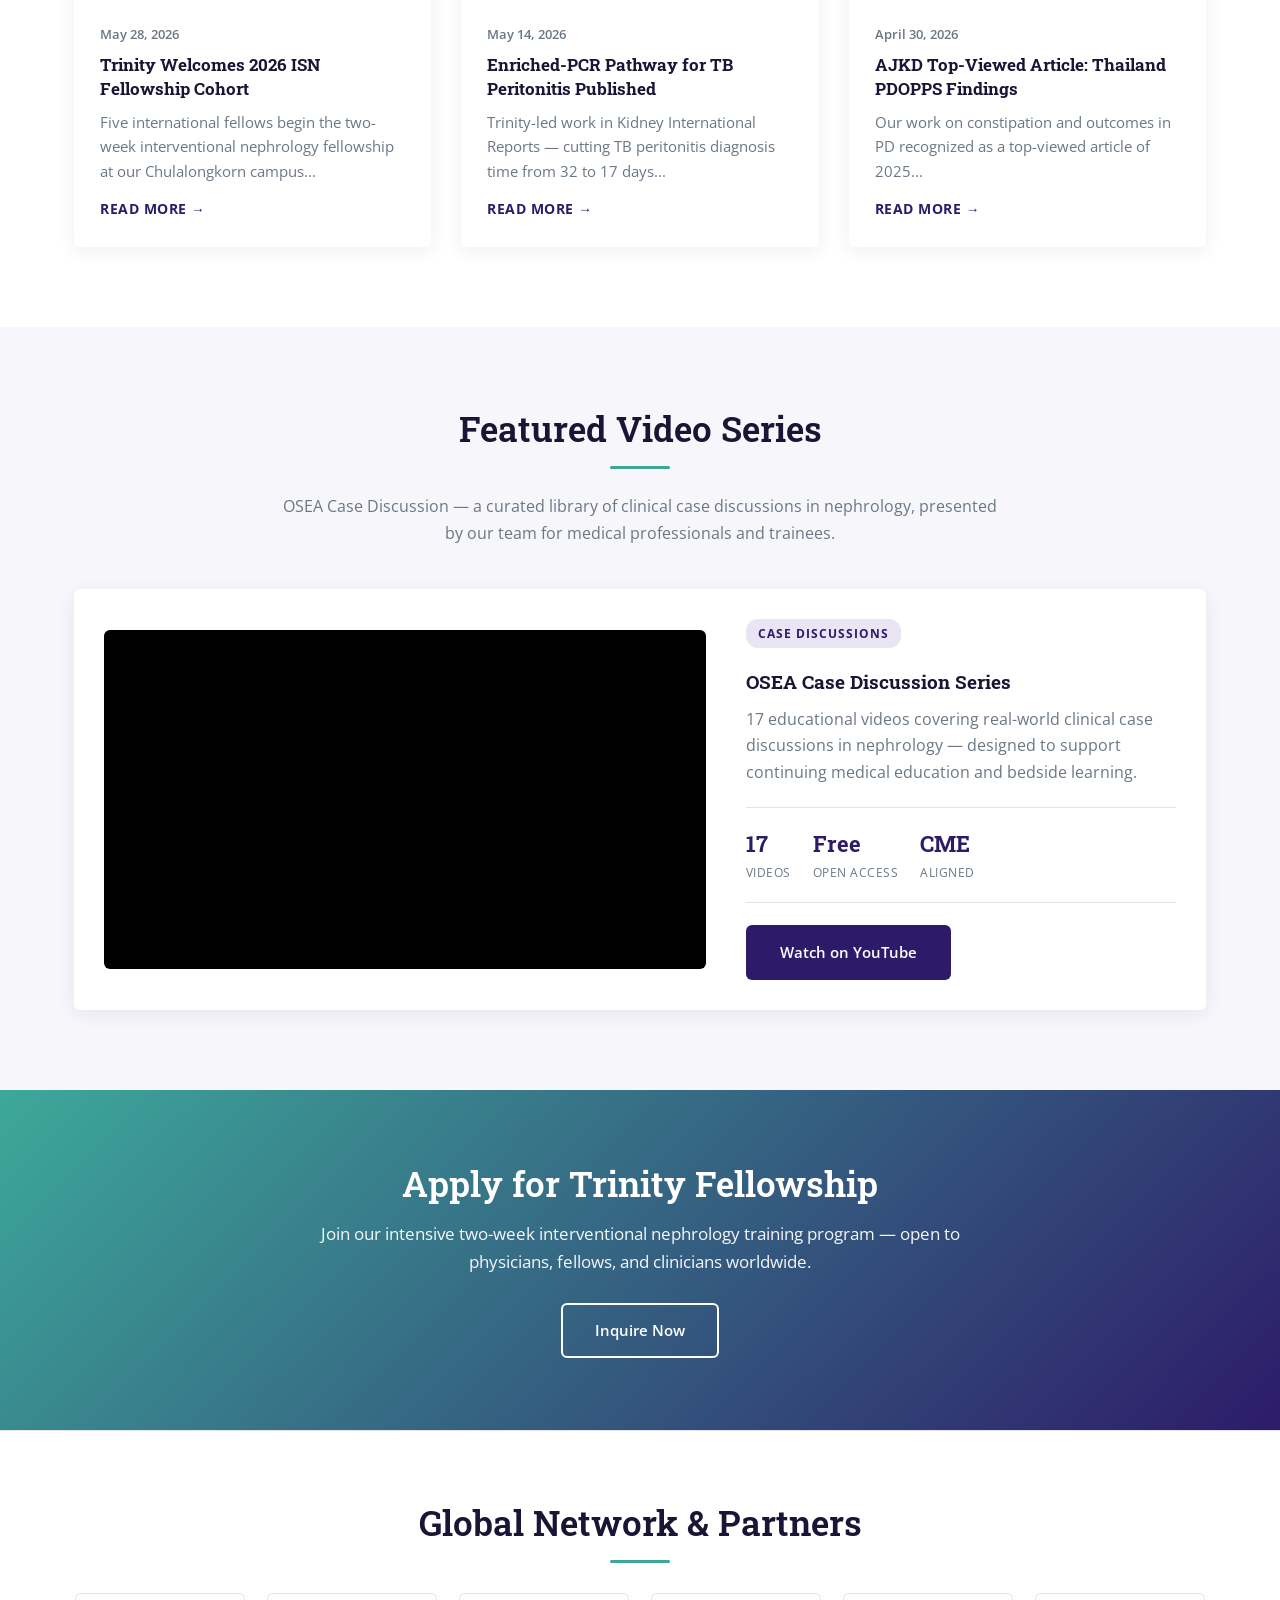
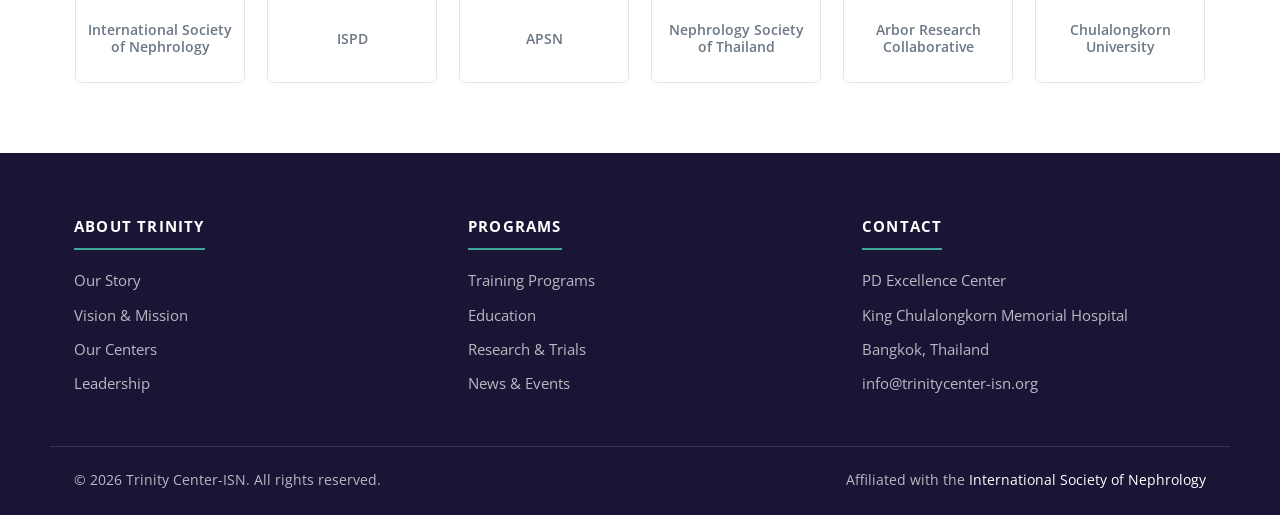
==== commit f8e9d5f5: "delete login" ====
--- a/index.html
+++ b/index.html
@@ -17,7 +17,6 @@
   <div class="topbar">
     <div class="container topbar-inner">
       <div class="topbar-left">
-        <a href="#">Log in</a>
         <a href="#">Trinity Fellowship</a>
         <a href="https://www.theisn.org/" target="_blank" rel="noopener">ISN ↗</a>
       </div>
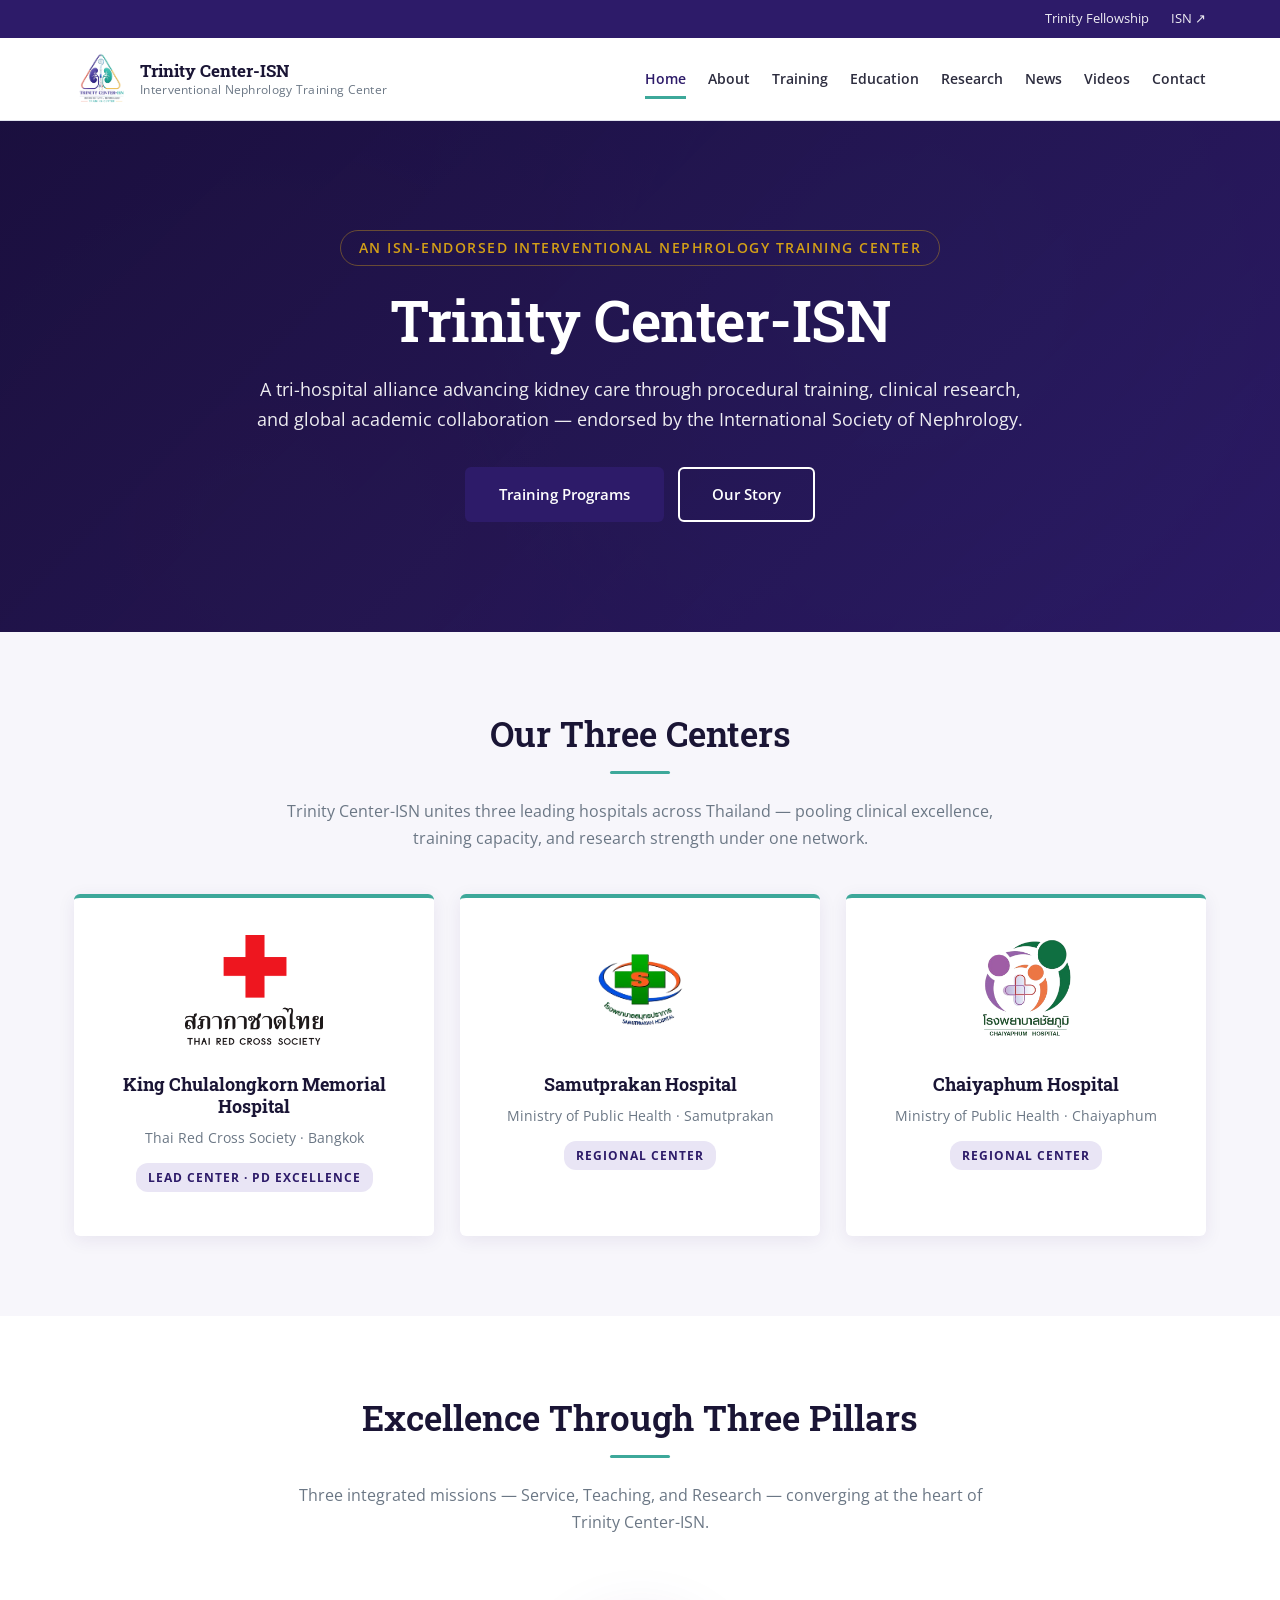
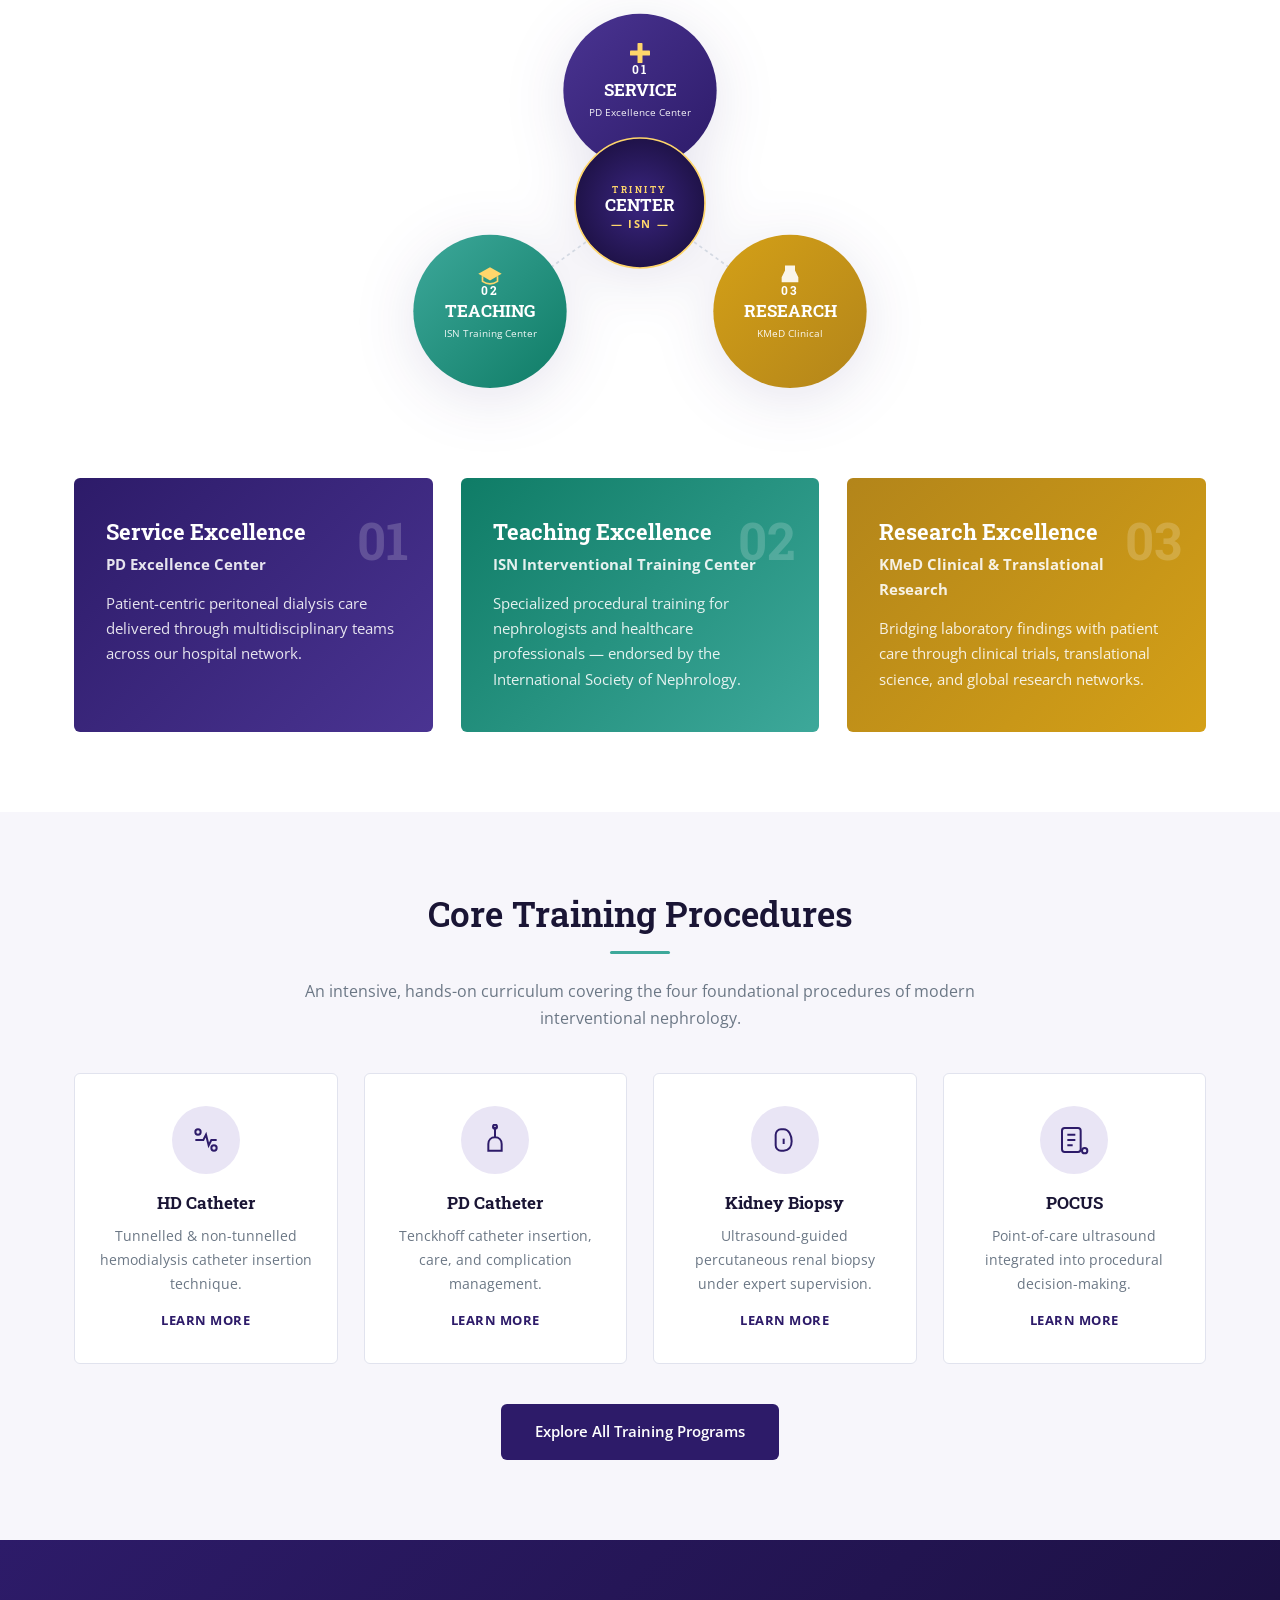
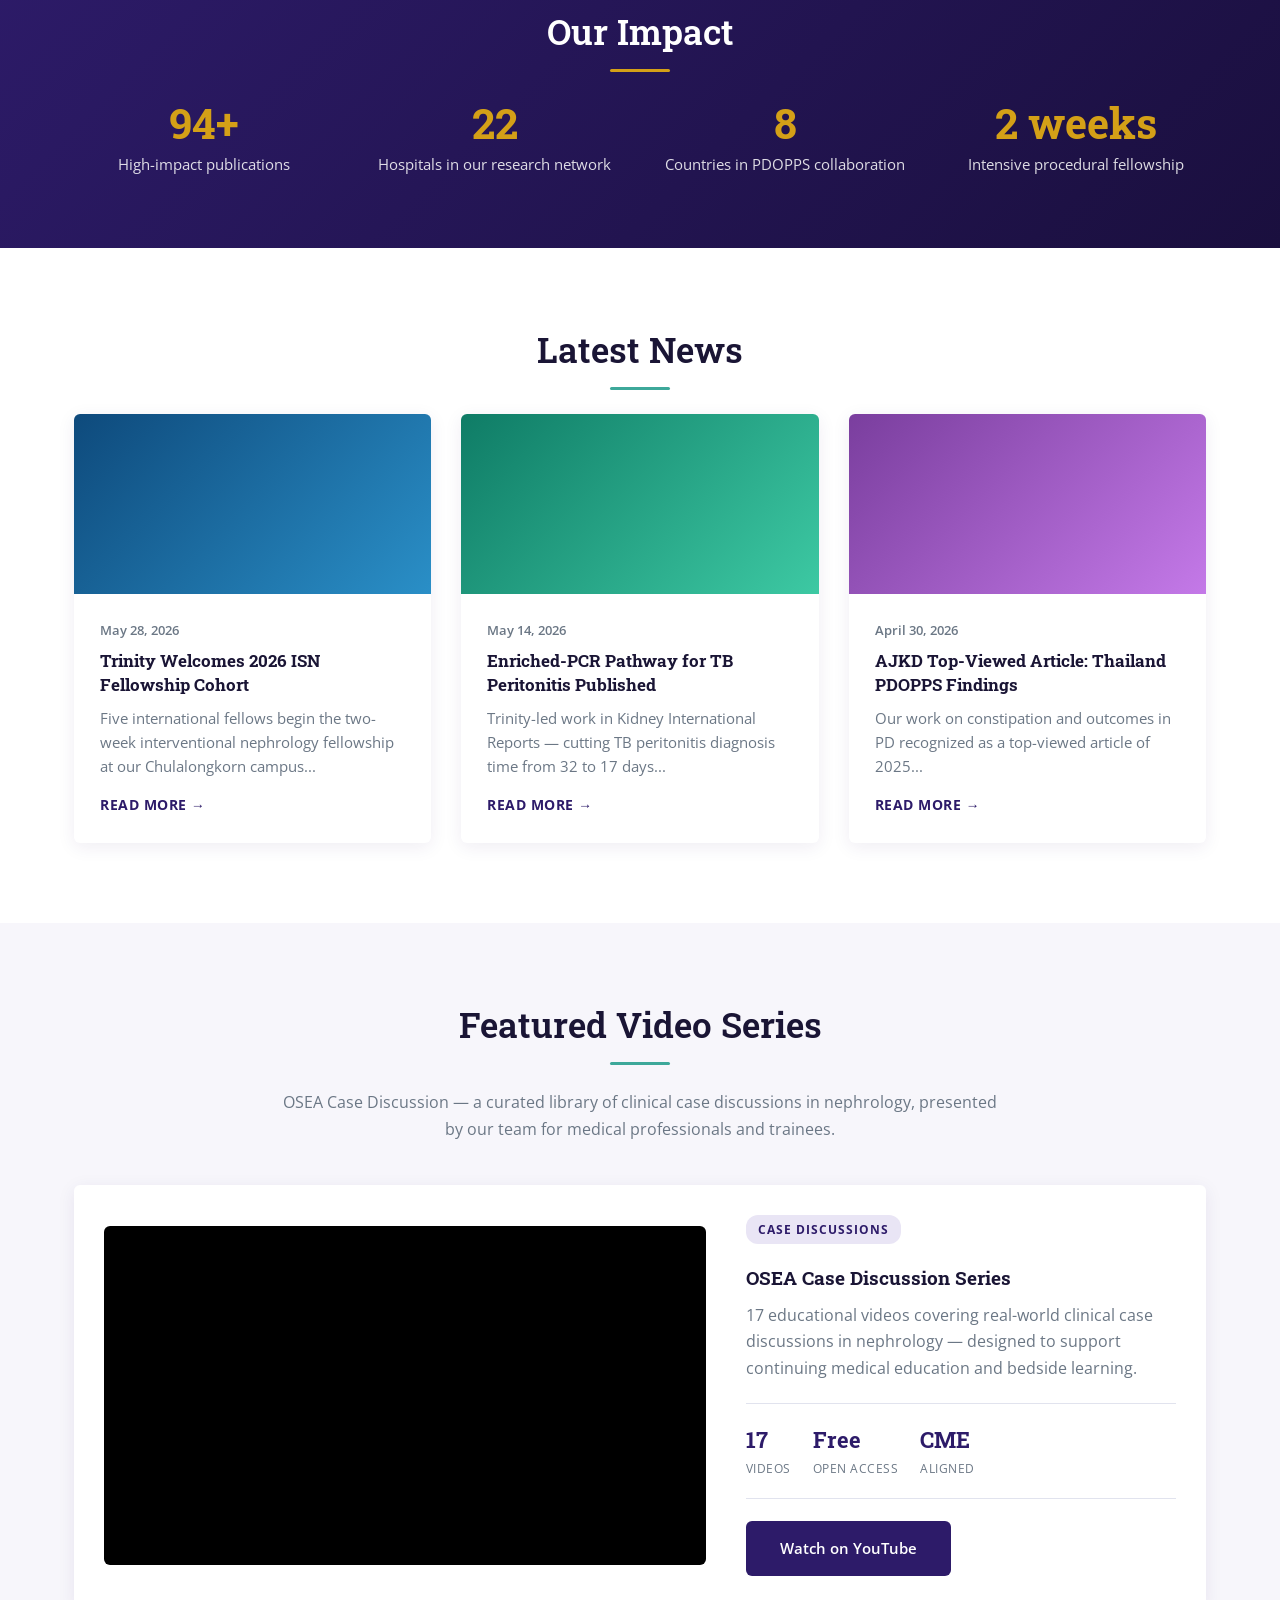
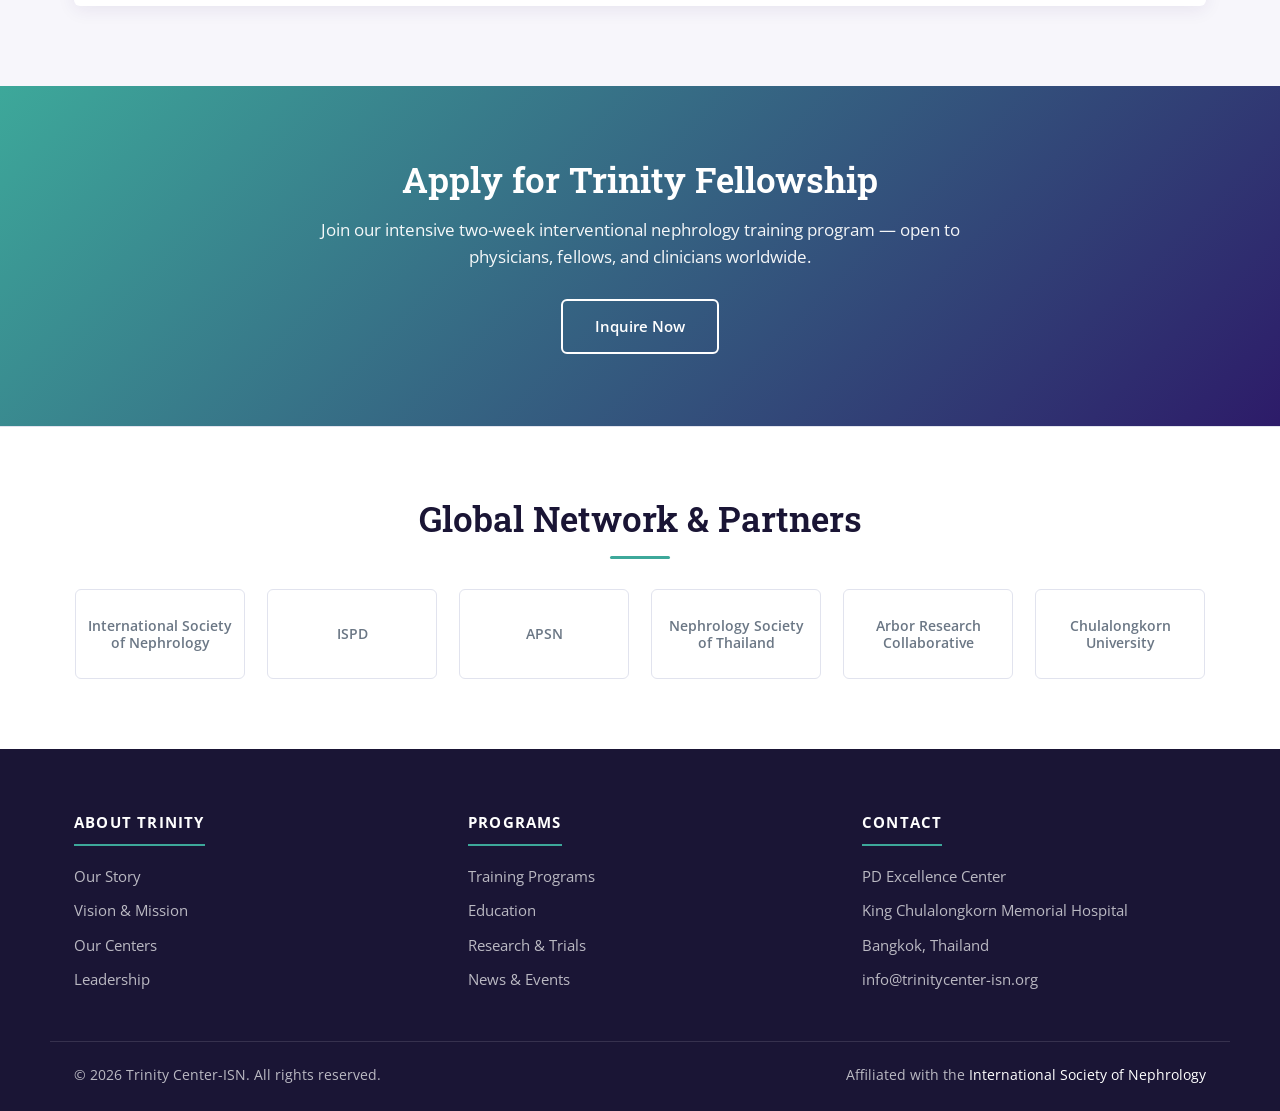
==== commit 2d481dec: "icon" ====
--- a/index.html
+++ b/index.html
@@ -89,6 +89,80 @@
 <section class="pillars-band">
   <div class="container">
     <h2 class="section-title">Excellence Through Three Pillars</h2>
+    <p class="section-lead">Three integrated missions — Service, Teaching, and Research — converging at the heart of Trinity Center-ISN.</p>
+
+    <div class="pillars-infographic">
+      <svg viewBox="0 0 720 540" xmlns="http://www.w3.org/2000/svg" aria-label="Trinity Center-ISN Three Pillars">
+        <defs>
+          <linearGradient id="grad-service" x1="0" y1="0" x2="1" y2="1">
+            <stop offset="0" stop-color="#4a3492"/><stop offset="1" stop-color="#2d1b69"/>
+          </linearGradient>
+          <linearGradient id="grad-teach" x1="0" y1="0" x2="1" y2="1">
+            <stop offset="0" stop-color="#3da89a"/><stop offset="1" stop-color="#0f7c66"/>
+          </linearGradient>
+          <linearGradient id="grad-research" x1="0" y1="0" x2="1" y2="1">
+            <stop offset="0" stop-color="#d4a017"/><stop offset="1" stop-color="#b3851a"/>
+          </linearGradient>
+          <radialGradient id="grad-core" cx="0.5" cy="0.5" r="0.6">
+            <stop offset="0" stop-color="#3a2580"/><stop offset="1" stop-color="#1a0f3e"/>
+          </radialGradient>
+        </defs>
+
+        <!-- Connecting lines -->
+        <g stroke="#c5cdd9" stroke-width="2" stroke-dasharray="4 4" fill="none" opacity="0.7">
+          <line x1="360" y1="270" x2="360" y2="135"/>
+          <line x1="360" y1="270" x2="180" y2="400"/>
+          <line x1="360" y1="270" x2="540" y2="400"/>
+        </g>
+
+        <!-- Pillar 1: Service (top) -->
+        <g>
+          <circle cx="360" cy="135" r="92" fill="url(#grad-service)"/>
+          <text x="360" y="115" text-anchor="middle" fill="#ffffff" font-family="'Roboto Slab', Georgia, serif" font-size="14" font-weight="700" letter-spacing="2">01</text>
+          <text x="360" y="142" text-anchor="middle" fill="#ffffff" font-family="'Roboto Slab', Georgia, serif" font-size="20" font-weight="700">SERVICE</text>
+          <text x="360" y="166" text-anchor="middle" fill="#ffffff" font-family="'Open Sans', sans-serif" font-size="12" opacity="0.92">PD Excellence Center</text>
+          <!-- Icon: medical cross -->
+          <g transform="translate(360,90)" fill="#ffd66b">
+            <rect x="-3" y="-12" width="6" height="24" rx="1"/>
+            <rect x="-12" y="-3" width="24" height="6" rx="1"/>
+          </g>
+        </g>
+
+        <!-- Pillar 2: Teaching (bottom-left) -->
+        <g>
+          <circle cx="180" cy="400" r="92" fill="url(#grad-teach)"/>
+          <text x="180" y="380" text-anchor="middle" fill="#ffffff" font-family="'Roboto Slab', Georgia, serif" font-size="14" font-weight="700" letter-spacing="2">02</text>
+          <text x="180" y="407" text-anchor="middle" fill="#ffffff" font-family="'Roboto Slab', Georgia, serif" font-size="20" font-weight="700">TEACHING</text>
+          <text x="180" y="431" text-anchor="middle" fill="#ffffff" font-family="'Open Sans', sans-serif" font-size="12" opacity="0.92">ISN Training Center</text>
+          <!-- Icon: graduation cap -->
+          <g transform="translate(180,355)" fill="#ffd66b">
+            <path d="M-14,0 L0,-8 L14,0 L0,8 Z"/>
+            <path d="M-9,3 L-9,9 Q0,15 9,9 L9,3" fill="none" stroke="#ffd66b" stroke-width="2"/>
+          </g>
+        </g>
+
+        <!-- Pillar 3: Research (bottom-right) -->
+        <g>
+          <circle cx="540" cy="400" r="92" fill="url(#grad-research)"/>
+          <text x="540" y="380" text-anchor="middle" fill="#ffffff" font-family="'Roboto Slab', Georgia, serif" font-size="14" font-weight="700" letter-spacing="2">03</text>
+          <text x="540" y="407" text-anchor="middle" fill="#ffffff" font-family="'Roboto Slab', Georgia, serif" font-size="20" font-weight="700">RESEARCH</text>
+          <text x="540" y="431" text-anchor="middle" fill="#ffffff" font-family="'Open Sans', sans-serif" font-size="12" opacity="0.92">KMeD Clinical</text>
+          <!-- Icon: microscope/flask -->
+          <g transform="translate(540,355)" fill="#ffffff">
+            <path d="M-6,-10 L6,-10 L6,-4 L10,4 L10,10 L-10,10 L-10,4 L-6,-4 Z" opacity="0.9"/>
+          </g>
+        </g>
+
+        <!-- Center: Trinity Center -->
+        <g>
+          <circle cx="360" cy="270" r="78" fill="url(#grad-core)" stroke="#ffd66b" stroke-width="2"/>
+          <text x="360" y="258" text-anchor="middle" fill="#ffd66b" font-family="'Roboto Slab', Georgia, serif" font-size="11" font-weight="700" letter-spacing="3">TRINITY</text>
+          <text x="360" y="280" text-anchor="middle" fill="#ffffff" font-family="'Roboto Slab', Georgia, serif" font-size="20" font-weight="700">CENTER</text>
+          <text x="360" y="300" text-anchor="middle" fill="#ffd66b" font-family="'Open Sans', sans-serif" font-size="13" font-weight="700" letter-spacing="2">— ISN —</text>
+        </g>
+      </svg>
+    </div>
+
     <div class="pillar-grid">
       <article class="pillar-card pillar-1">
         <span class="pillar-num">01</span>
--- a/assets/css/style.css
+++ b/assets/css/style.css
@@ -193,6 +193,17 @@
 
 /* Pillars band */
 .pillars-band { padding: 80px 0; background: var(--bg); }
+.pillars-infographic {
+  max-width: 640px;
+  margin: 0 auto 50px;
+  padding: 0 20px;
+}
+.pillars-infographic svg {
+  width: 100%;
+  height: auto;
+  display: block;
+  filter: drop-shadow(0 10px 30px rgba(45, 27, 105, 0.12));
+}
 .pillar-grid { display: grid; grid-template-columns: repeat(3, 1fr); gap: 28px; }
 .pillar-card {
   position: relative;
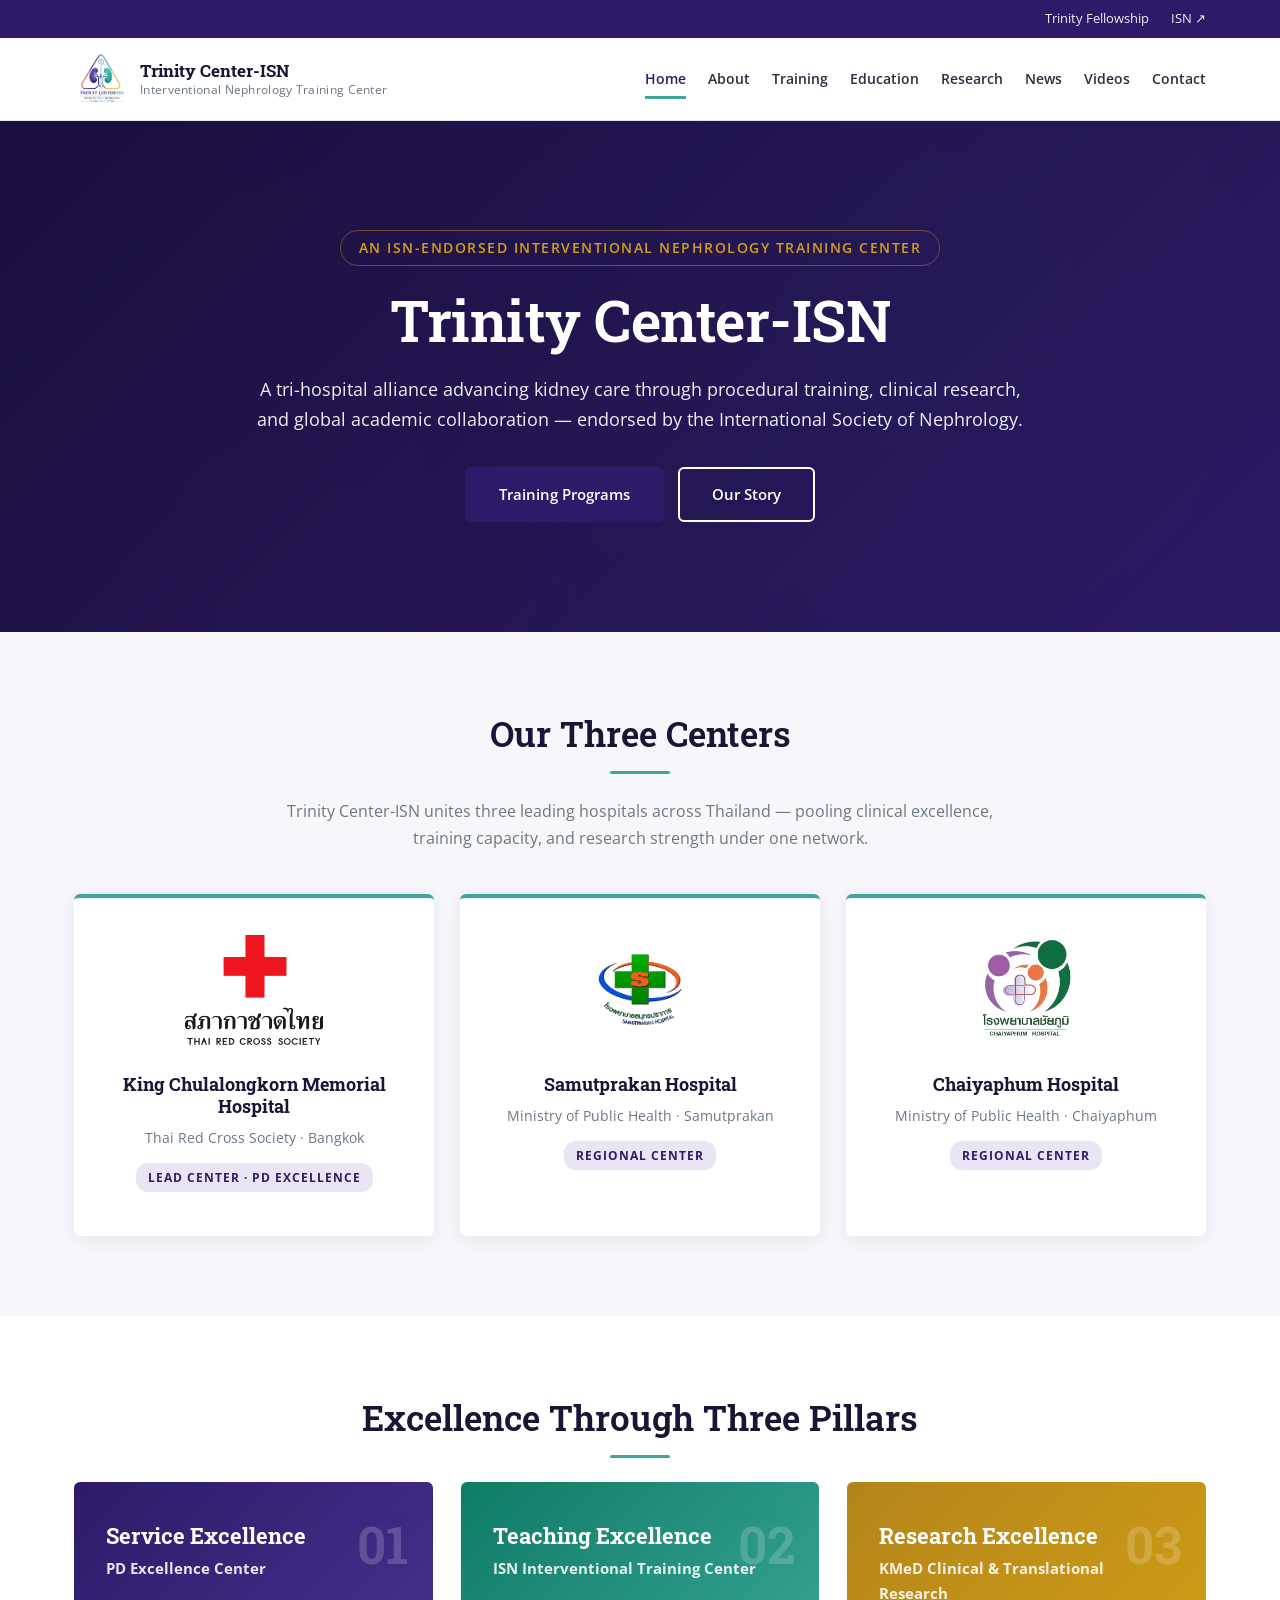
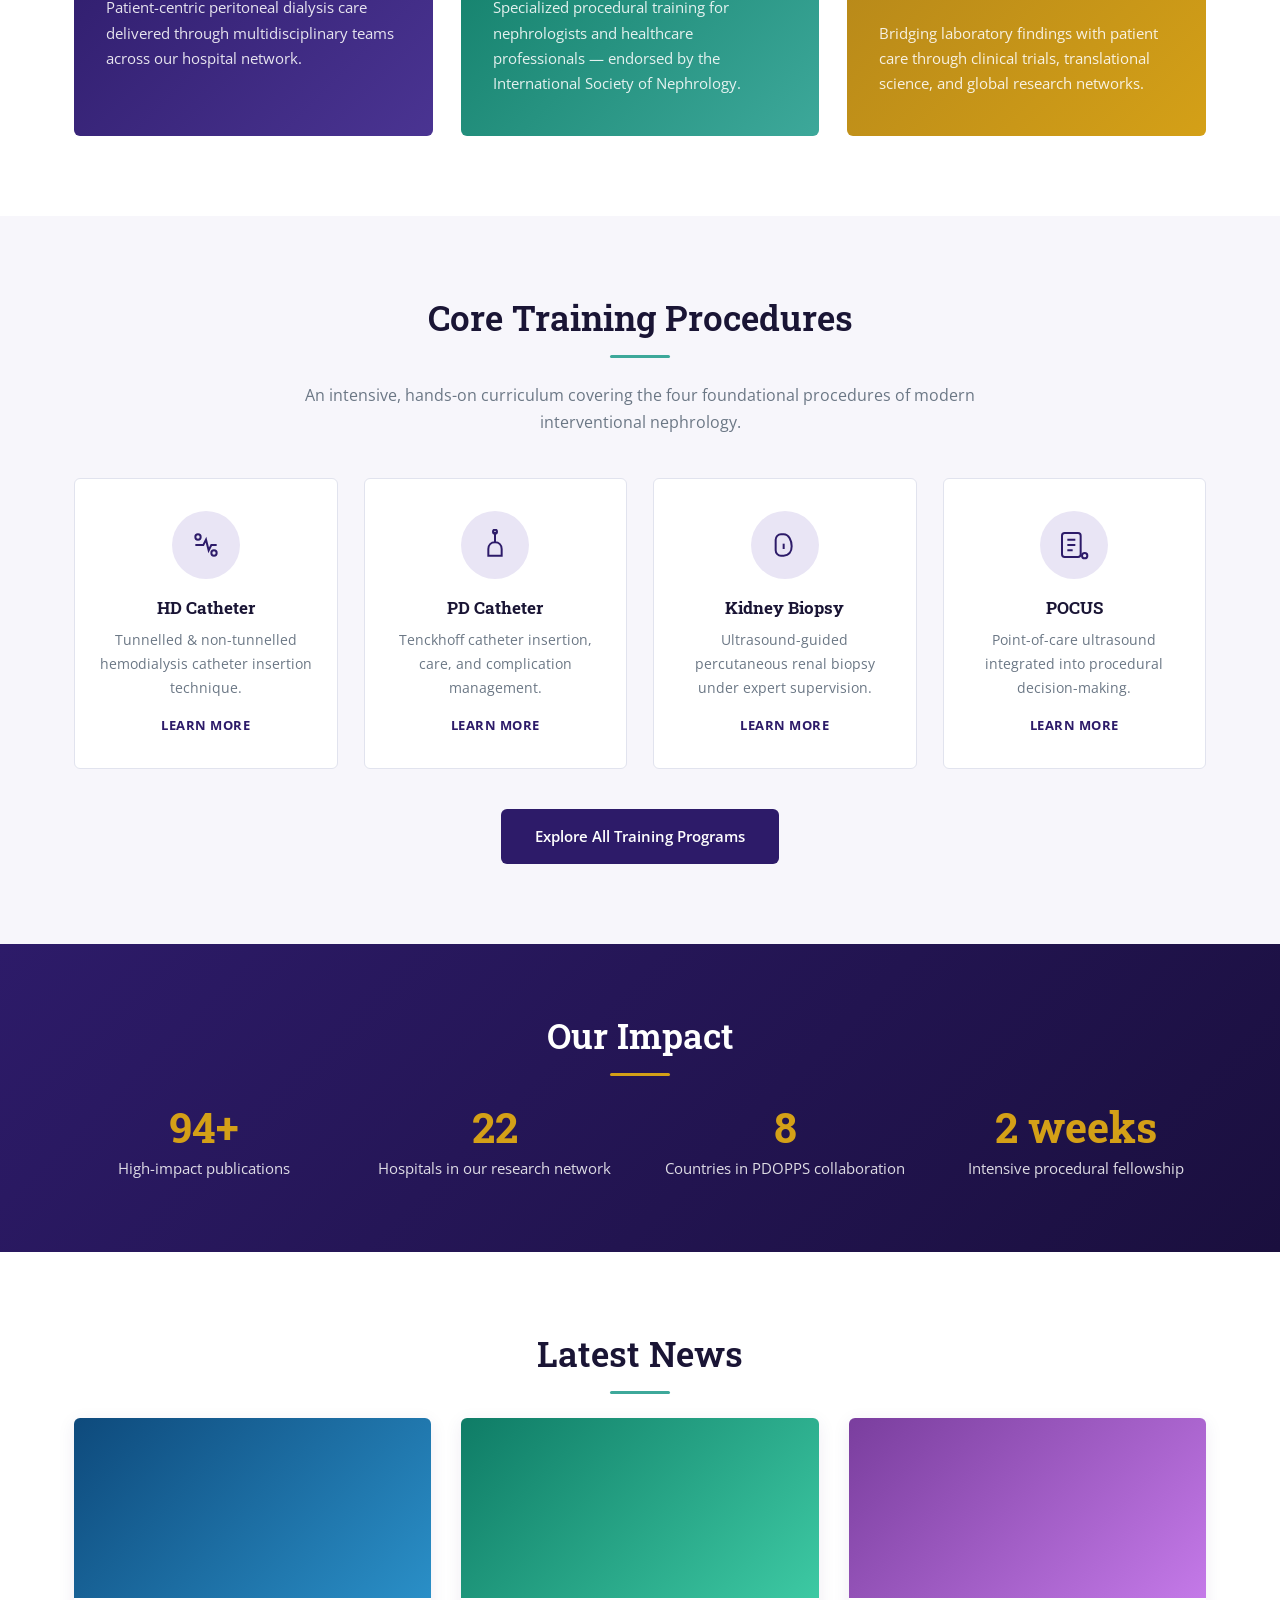
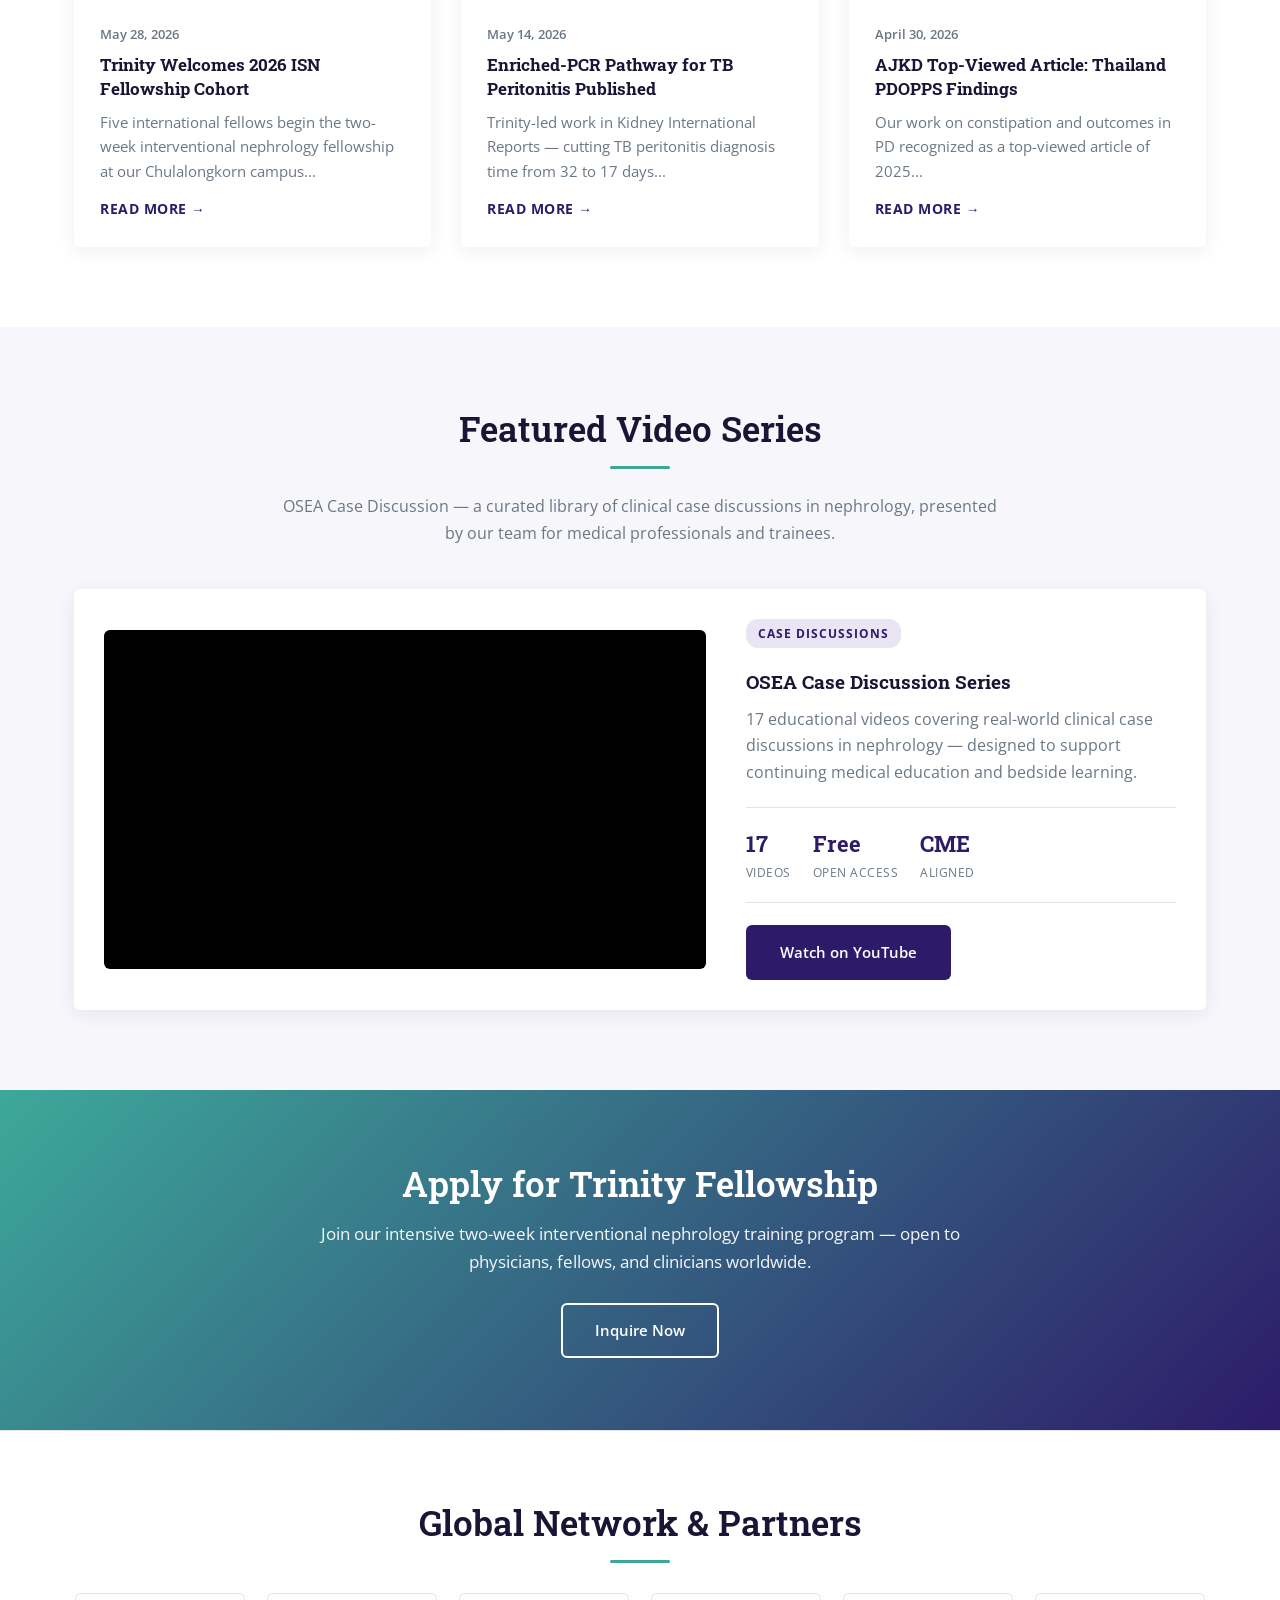
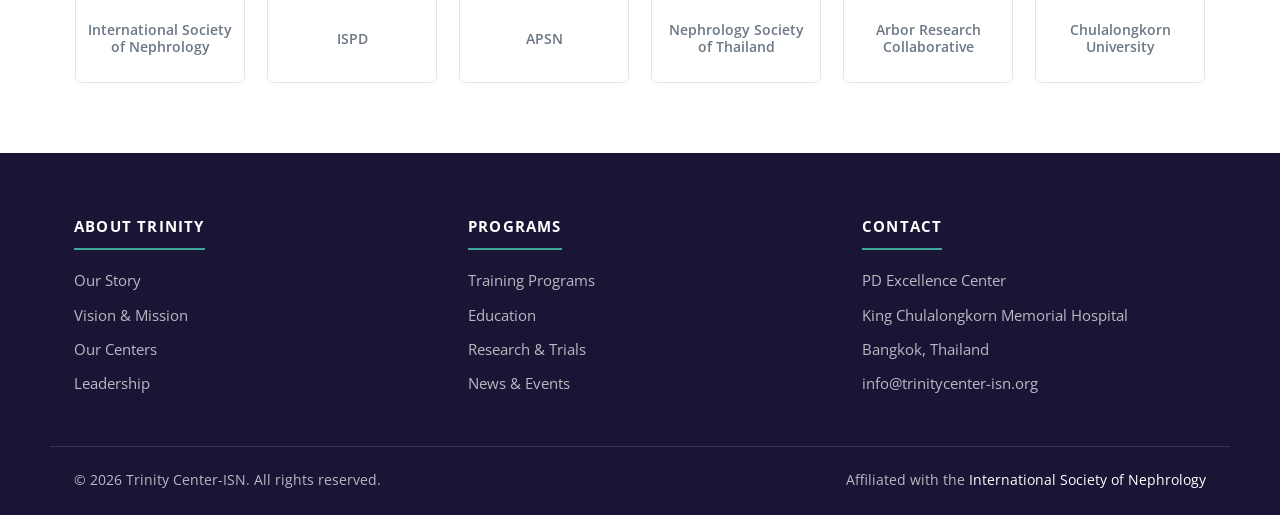
==== commit 0e607afa: "change" ====
--- a/index.html
+++ b/index.html
@@ -89,80 +89,6 @@
 <section class="pillars-band">
   <div class="container">
     <h2 class="section-title">Excellence Through Three Pillars</h2>
-    <p class="section-lead">Three integrated missions — Service, Teaching, and Research — converging at the heart of Trinity Center-ISN.</p>
-
-    <div class="pillars-infographic">
-      <svg viewBox="0 0 720 540" xmlns="http://www.w3.org/2000/svg" aria-label="Trinity Center-ISN Three Pillars">
-        <defs>
-          <linearGradient id="grad-service" x1="0" y1="0" x2="1" y2="1">
-            <stop offset="0" stop-color="#4a3492"/><stop offset="1" stop-color="#2d1b69"/>
-          </linearGradient>
-          <linearGradient id="grad-teach" x1="0" y1="0" x2="1" y2="1">
-            <stop offset="0" stop-color="#3da89a"/><stop offset="1" stop-color="#0f7c66"/>
-          </linearGradient>
-          <linearGradient id="grad-research" x1="0" y1="0" x2="1" y2="1">
-            <stop offset="0" stop-color="#d4a017"/><stop offset="1" stop-color="#b3851a"/>
-          </linearGradient>
-          <radialGradient id="grad-core" cx="0.5" cy="0.5" r="0.6">
-            <stop offset="0" stop-color="#3a2580"/><stop offset="1" stop-color="#1a0f3e"/>
-          </radialGradient>
-        </defs>
-
-        <!-- Connecting lines -->
-        <g stroke="#c5cdd9" stroke-width="2" stroke-dasharray="4 4" fill="none" opacity="0.7">
-          <line x1="360" y1="270" x2="360" y2="135"/>
-          <line x1="360" y1="270" x2="180" y2="400"/>
-          <line x1="360" y1="270" x2="540" y2="400"/>
-        </g>
-
-        <!-- Pillar 1: Service (top) -->
-        <g>
-          <circle cx="360" cy="135" r="92" fill="url(#grad-service)"/>
-          <text x="360" y="115" text-anchor="middle" fill="#ffffff" font-family="'Roboto Slab', Georgia, serif" font-size="14" font-weight="700" letter-spacing="2">01</text>
-          <text x="360" y="142" text-anchor="middle" fill="#ffffff" font-family="'Roboto Slab', Georgia, serif" font-size="20" font-weight="700">SERVICE</text>
-          <text x="360" y="166" text-anchor="middle" fill="#ffffff" font-family="'Open Sans', sans-serif" font-size="12" opacity="0.92">PD Excellence Center</text>
-          <!-- Icon: medical cross -->
-          <g transform="translate(360,90)" fill="#ffd66b">
-            <rect x="-3" y="-12" width="6" height="24" rx="1"/>
-            <rect x="-12" y="-3" width="24" height="6" rx="1"/>
-          </g>
-        </g>
-
-        <!-- Pillar 2: Teaching (bottom-left) -->
-        <g>
-          <circle cx="180" cy="400" r="92" fill="url(#grad-teach)"/>
-          <text x="180" y="380" text-anchor="middle" fill="#ffffff" font-family="'Roboto Slab', Georgia, serif" font-size="14" font-weight="700" letter-spacing="2">02</text>
-          <text x="180" y="407" text-anchor="middle" fill="#ffffff" font-family="'Roboto Slab', Georgia, serif" font-size="20" font-weight="700">TEACHING</text>
-          <text x="180" y="431" text-anchor="middle" fill="#ffffff" font-family="'Open Sans', sans-serif" font-size="12" opacity="0.92">ISN Training Center</text>
-          <!-- Icon: graduation cap -->
-          <g transform="translate(180,355)" fill="#ffd66b">
-            <path d="M-14,0 L0,-8 L14,0 L0,8 Z"/>
-            <path d="M-9,3 L-9,9 Q0,15 9,9 L9,3" fill="none" stroke="#ffd66b" stroke-width="2"/>
-          </g>
-        </g>
-
-        <!-- Pillar 3: Research (bottom-right) -->
-        <g>
-          <circle cx="540" cy="400" r="92" fill="url(#grad-research)"/>
-          <text x="540" y="380" text-anchor="middle" fill="#ffffff" font-family="'Roboto Slab', Georgia, serif" font-size="14" font-weight="700" letter-spacing="2">03</text>
-          <text x="540" y="407" text-anchor="middle" fill="#ffffff" font-family="'Roboto Slab', Georgia, serif" font-size="20" font-weight="700">RESEARCH</text>
-          <text x="540" y="431" text-anchor="middle" fill="#ffffff" font-family="'Open Sans', sans-serif" font-size="12" opacity="0.92">KMeD Clinical</text>
-          <!-- Icon: microscope/flask -->
-          <g transform="translate(540,355)" fill="#ffffff">
-            <path d="M-6,-10 L6,-10 L6,-4 L10,4 L10,10 L-10,10 L-10,4 L-6,-4 Z" opacity="0.9"/>
-          </g>
-        </g>
-
-        <!-- Center: Trinity Center -->
-        <g>
-          <circle cx="360" cy="270" r="78" fill="url(#grad-core)" stroke="#ffd66b" stroke-width="2"/>
-          <text x="360" y="258" text-anchor="middle" fill="#ffd66b" font-family="'Roboto Slab', Georgia, serif" font-size="11" font-weight="700" letter-spacing="3">TRINITY</text>
-          <text x="360" y="280" text-anchor="middle" fill="#ffffff" font-family="'Roboto Slab', Georgia, serif" font-size="20" font-weight="700">CENTER</text>
-          <text x="360" y="300" text-anchor="middle" fill="#ffd66b" font-family="'Open Sans', sans-serif" font-size="13" font-weight="700" letter-spacing="2">— ISN —</text>
-        </g>
-      </svg>
-    </div>
-
     <div class="pillar-grid">
       <article class="pillar-card pillar-1">
         <span class="pillar-num">01</span>
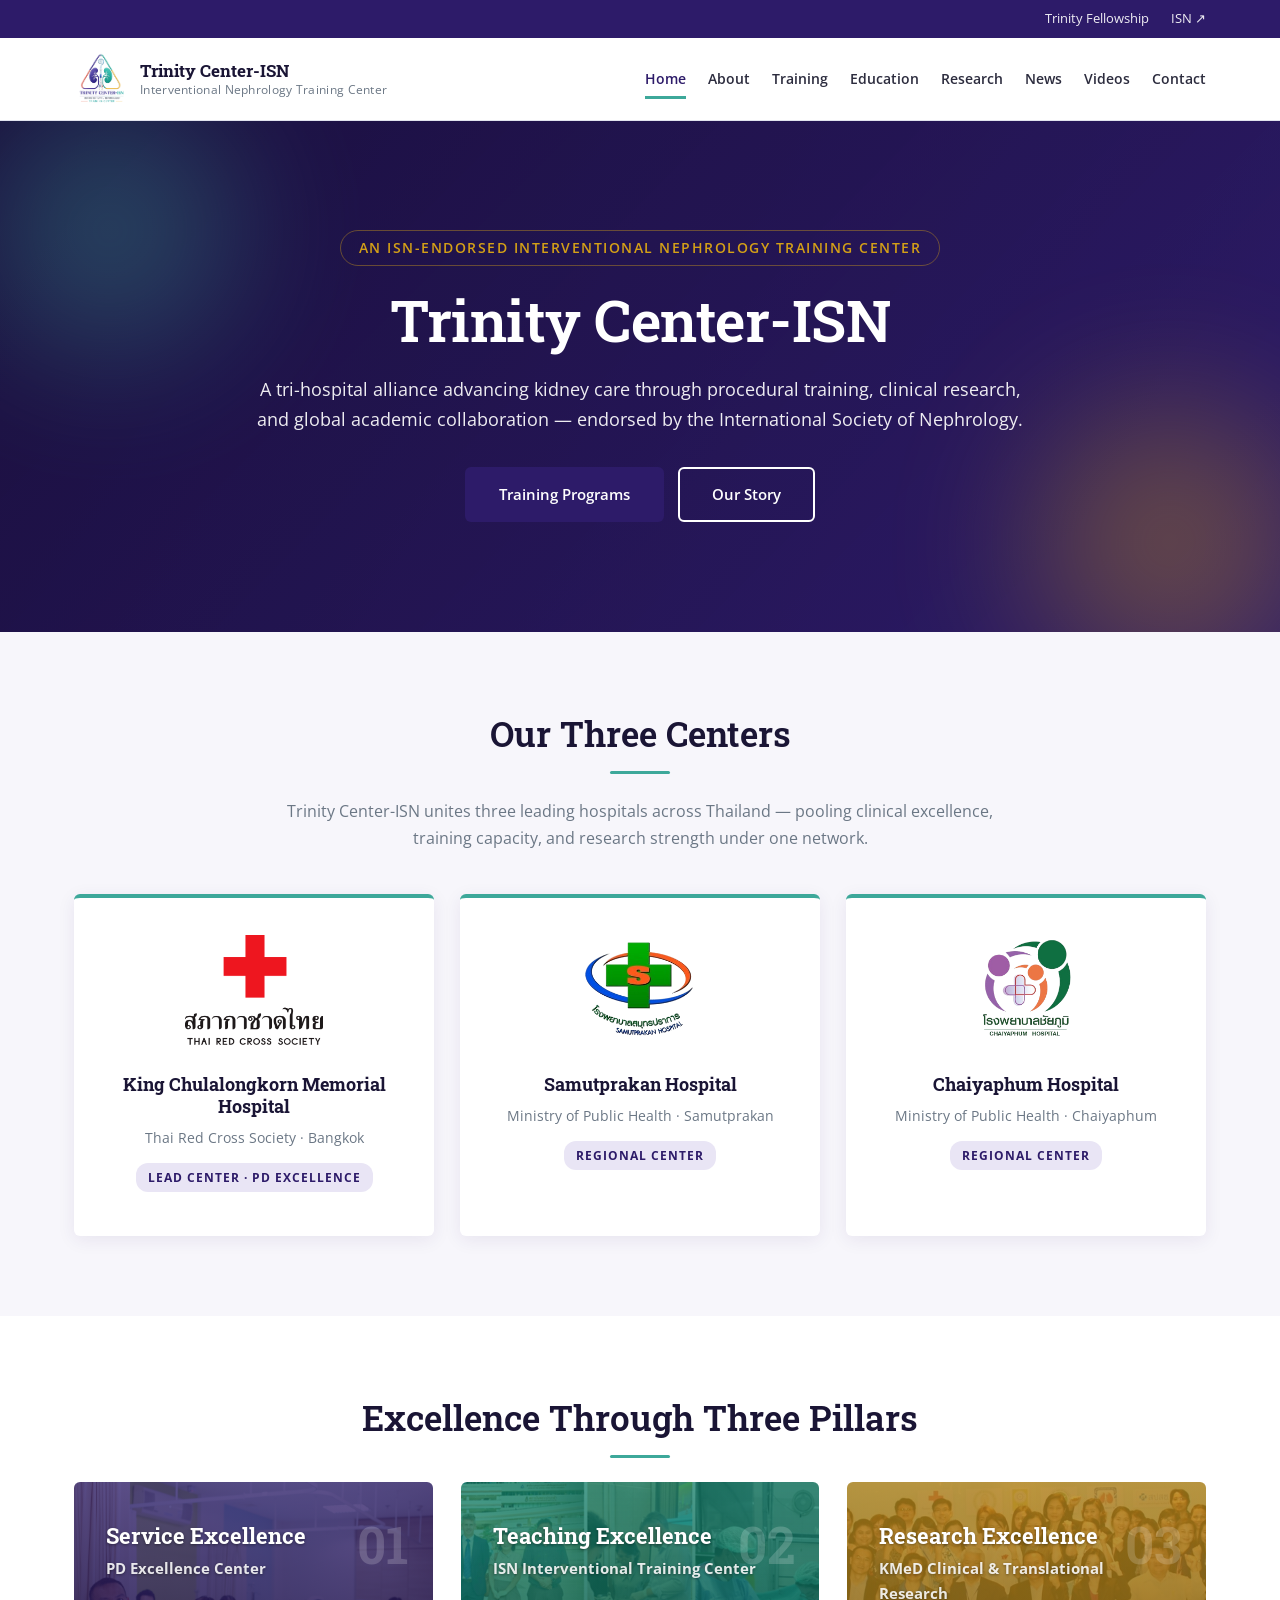
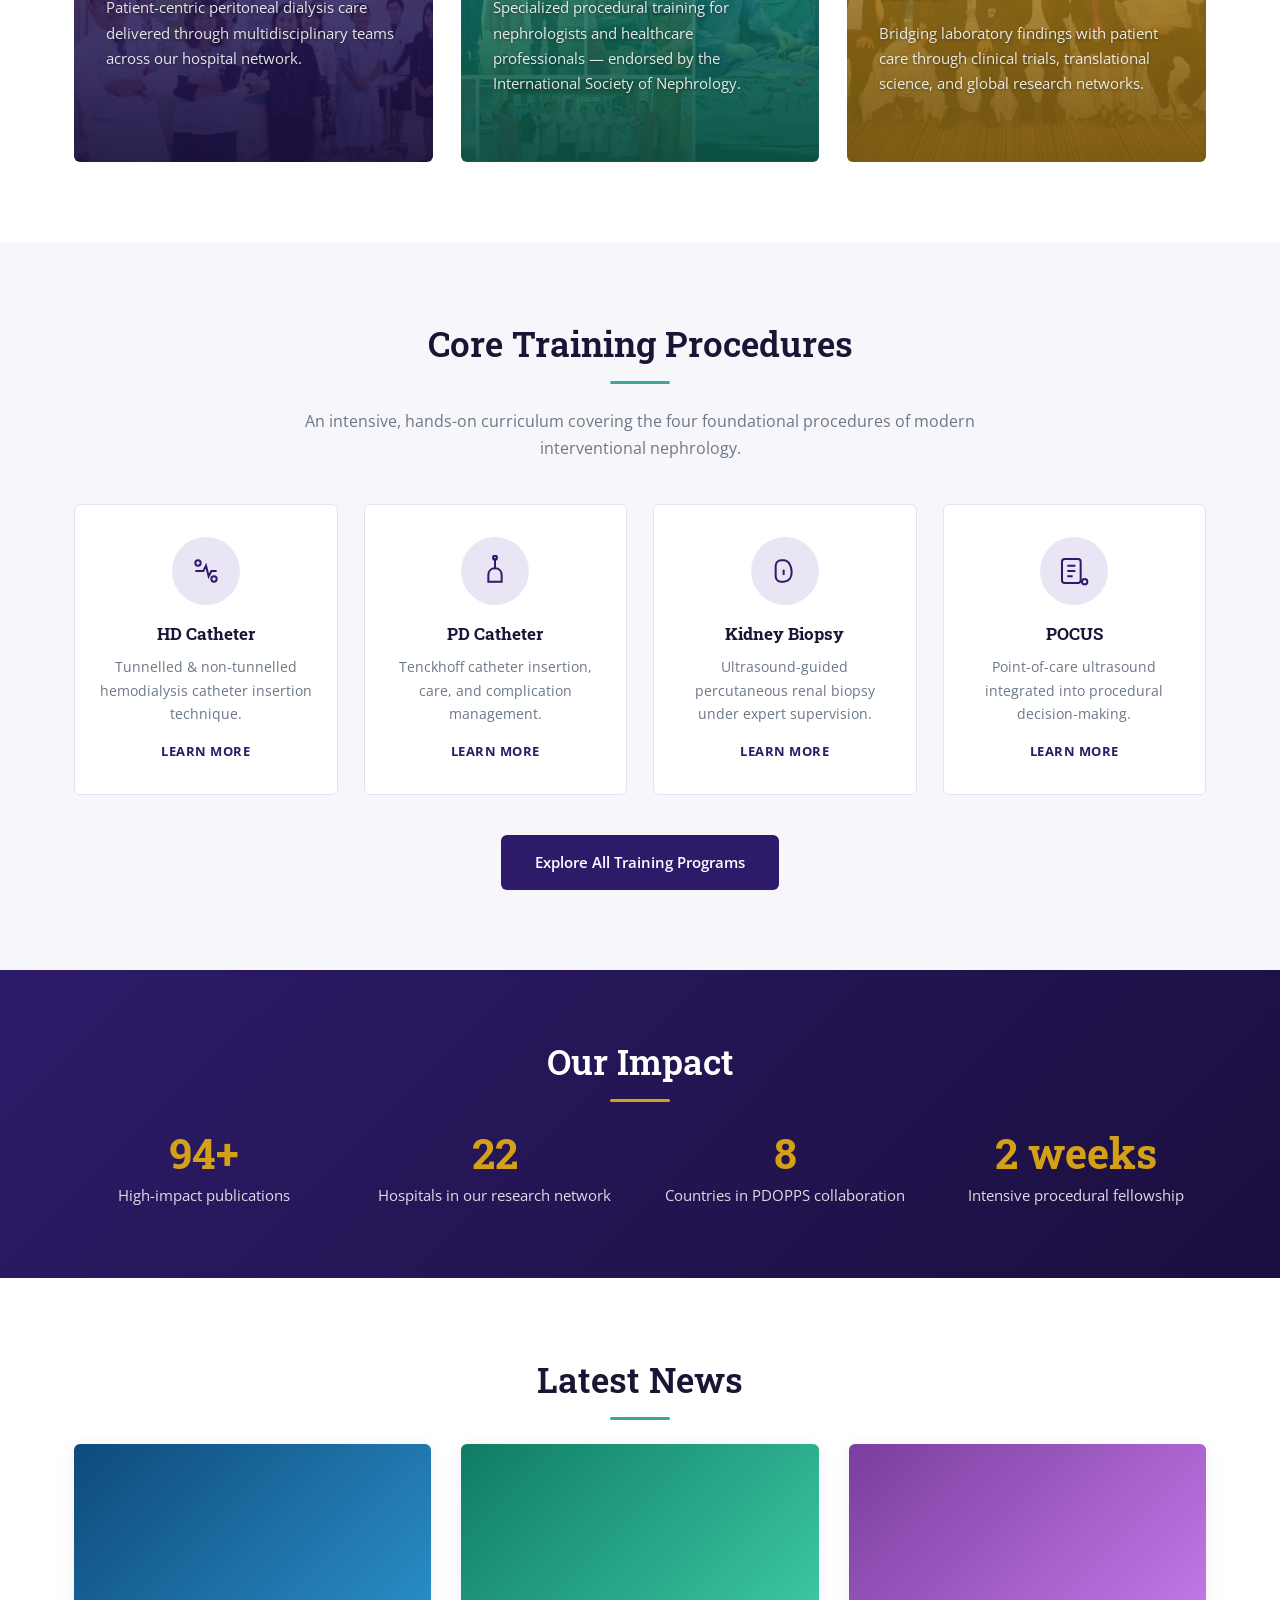
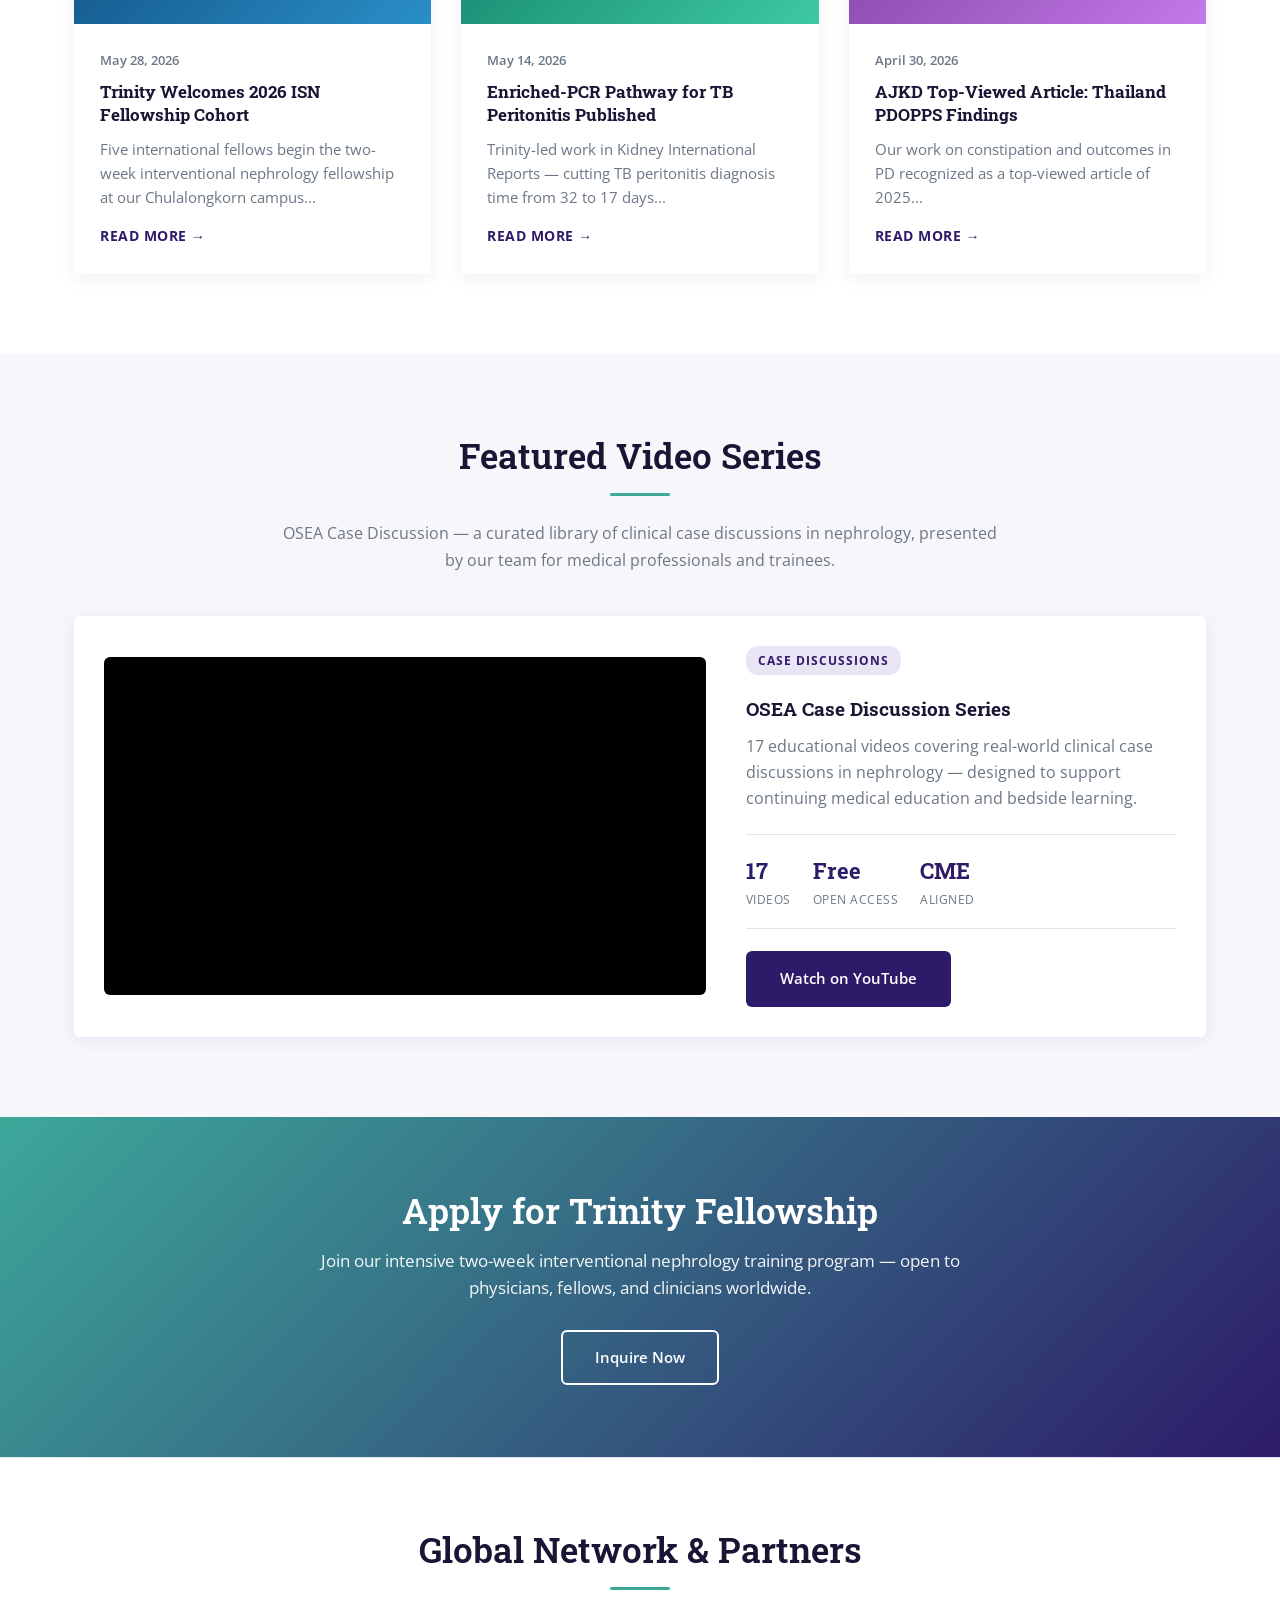
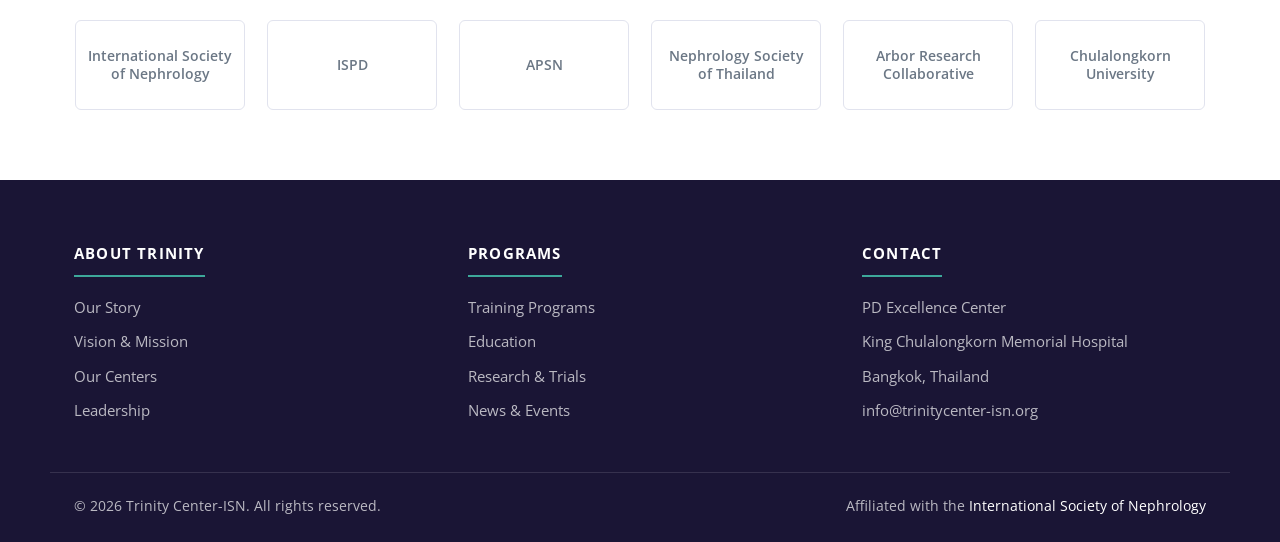
==== commit 9a2dc9ba: "gradient" ====
--- a/index.html
+++ b/index.html
@@ -48,6 +48,10 @@
 </header>
 
 <section class="hero">
+  <div class="hero-particles" aria-hidden="true">
+    <span></span><span></span><span></span><span></span>
+    <span></span><span></span><span></span><span></span>
+  </div>
   <div class="container hero-inner">
     <span class="hero-eyebrow">An ISN-Endorsed Interventional Nephrology Training Center</span>
     <h1>Trinity Center-ISN</h1>
--- a/assets/css/style.css
+++ b/assets/css/style.css
@@ -96,17 +96,92 @@
 /* Hero */
 .hero {
   background:
-    linear-gradient(135deg, rgba(26,15,62,0.94), rgba(45,27,105,0.88)),
-    radial-gradient(circle at 70% 30%, #3da89a33, transparent 50%),
-    radial-gradient(circle at 20% 80%, #d4a01722, transparent 50%),
-    #1a0f3e;
+    linear-gradient(135deg, rgba(26,15,62,0.85), rgba(45,27,105,0.75)),
+    linear-gradient(120deg, #1a0f3e, #2d1b69, #0f7c66, #2d1b69, #1a0f3e);
+  background-size: 100% 100%, 400% 400%;
+  animation: heroGradient 18s ease infinite;
   color: #fff;
   padding: 110px 0;
   text-align: center;
   position: relative;
   overflow: hidden;
 }
-.hero-inner { position: relative; max-width: 820px; margin: 0 auto; }
+@keyframes heroGradient {
+  0%   { background-position: 0% 0%, 0% 50%; }
+  50%  { background-position: 0% 0%, 100% 50%; }
+  100% { background-position: 0% 0%, 0% 50%; }
+}
+
+/* Floating orbs */
+.hero::before,
+.hero::after {
+  content: '';
+  position: absolute;
+  border-radius: 50%;
+  filter: blur(60px);
+  opacity: 0.45;
+  pointer-events: none;
+  z-index: 0;
+}
+.hero::before {
+  width: 380px; height: 380px;
+  background: radial-gradient(circle, #3da89a, transparent 70%);
+  top: -80px; left: -80px;
+  animation: floatOrb1 14s ease-in-out infinite;
+}
+.hero::after {
+  width: 420px; height: 420px;
+  background: radial-gradient(circle, #d4a017, transparent 70%);
+  bottom: -120px; right: -100px;
+  animation: floatOrb2 16s ease-in-out infinite;
+}
+@keyframes floatOrb1 {
+  0%, 100% { transform: translate(0, 0) scale(1); }
+  33%      { transform: translate(60px, 80px) scale(1.15); }
+  66%      { transform: translate(-40px, 50px) scale(0.95); }
+}
+@keyframes floatOrb2 {
+  0%, 100% { transform: translate(0, 0) scale(1); }
+  33%      { transform: translate(-50px, -60px) scale(1.1); }
+  66%      { transform: translate(40px, -30px) scale(0.92); }
+}
+
+/* Floating particles layer */
+.hero-particles {
+  position: absolute; inset: 0;
+  pointer-events: none;
+  z-index: 0;
+  overflow: hidden;
+}
+.hero-particles span {
+  position: absolute;
+  display: block;
+  width: 10px; height: 10px;
+  background: rgba(255, 214, 107, 0.5);
+  border-radius: 50%;
+  bottom: -20px;
+  animation: rise 12s linear infinite;
+}
+.hero-particles span:nth-child(1)  { left: 8%;  width: 6px;  height: 6px;  animation-duration: 14s; animation-delay: 0s; }
+.hero-particles span:nth-child(2)  { left: 18%; width: 12px; height: 12px; animation-duration: 18s; animation-delay: 2s; background: rgba(61,168,154,0.5); }
+.hero-particles span:nth-child(3)  { left: 32%; width: 8px;  height: 8px;  animation-duration: 11s; animation-delay: 4s; }
+.hero-particles span:nth-child(4)  { left: 45%; width: 5px;  height: 5px;  animation-duration: 16s; animation-delay: 1s; background: rgba(212,160,23,0.6); }
+.hero-particles span:nth-child(5)  { left: 58%; width: 10px; height: 10px; animation-duration: 13s; animation-delay: 3s; background: rgba(61,168,154,0.45); }
+.hero-particles span:nth-child(6)  { left: 70%; width: 7px;  height: 7px;  animation-duration: 17s; animation-delay: 5s; }
+.hero-particles span:nth-child(7)  { left: 82%; width: 14px; height: 14px; animation-duration: 19s; animation-delay: 2s; background: rgba(255,214,107,0.4); }
+.hero-particles span:nth-child(8)  { left: 92%; width: 6px;  height: 6px;  animation-duration: 12s; animation-delay: 6s; background: rgba(61,168,154,0.5); }
+@keyframes rise {
+  0%   { transform: translateY(0) translateX(0); opacity: 0; }
+  10%  { opacity: 0.8; }
+  90%  { opacity: 0.6; }
+  100% { transform: translateY(-110vh) translateX(40px); opacity: 0; }
+}
+
+.hero-inner { position: relative; max-width: 820px; margin: 0 auto; z-index: 2; animation: fadeUp 1.2s ease-out; }
+@keyframes fadeUp {
+  from { opacity: 0; transform: translateY(20px); }
+  to   { opacity: 1; transform: translateY(0); }
+}
 .hero-eyebrow {
   display: inline-block;
   font-size: 0.85rem;
@@ -214,9 +289,34 @@
   transition: transform .25s;
 }
 .pillar-card:hover { transform: translateY(-5px); }
-.pillar-1 { background: linear-gradient(135deg, #2d1b69, #4a3492); }
-.pillar-2 { background: linear-gradient(135deg, #0f7c66, #3da89a); }
-.pillar-3 { background: linear-gradient(135deg, #b3851a, #d4a017); }
+.pillar-1 {
+  background:
+    linear-gradient(180deg, rgba(45, 27, 105, 0.75) 0%, rgba(26, 15, 62, 0.92) 100%),
+    url('../img/pd-team.jpg') center/cover no-repeat,
+    linear-gradient(135deg, #2d1b69, #4a3492);
+  min-height: 280px;
+}
+.pillar-2 {
+  background:
+    linear-gradient(180deg, rgba(15, 124, 102, 0.75) 0%, rgba(10, 80, 65, 0.92) 100%),
+    url('../img/teaching-team.jpg') center/cover no-repeat,
+    linear-gradient(135deg, #0f7c66, #3da89a);
+  min-height: 280px;
+}
+.pillar-3 {
+  background:
+    linear-gradient(180deg, rgba(179, 133, 26, 0.78) 0%, rgba(120, 88, 15, 0.94) 100%),
+    url('../img/research-team.jpg') center/cover no-repeat,
+    linear-gradient(135deg, #b3851a, #d4a017);
+  min-height: 280px;
+}
+.pillar-card h3,
+.pillar-card .pillar-tag,
+.pillar-card p {
+  text-shadow: 0 1px 3px rgba(0, 0, 0, 0.4);
+  position: relative;
+  z-index: 2;
+}
 .pillar-num {
   position: absolute;
   top: 20px; right: 24px;
@@ -563,23 +663,56 @@
 .cta-band p { color: rgba(255,255,255,0.92); margin-bottom: 24px; }
 
 /* Team grid */
-.team-grid { display: grid; grid-template-columns: repeat(4, 1fr); gap: 20px; margin-top: 30px; }
+.team-grid { display: grid; grid-template-columns: repeat(4, 1fr); gap: 24px; margin-top: 30px; }
 .team-card {
   background: #fff;
-  padding: 20px;
+  padding: 24px 18px;
   border-radius: var(--radius);
   text-align: center;
   border: 1px solid var(--border);
-}
-.team-card strong { display: block; color: var(--dark); font-size: 0.95rem; margin-bottom: 4px; }
+  transition: transform .2s, box-shadow .2s;
+}
+.team-card:hover { transform: translateY(-3px); box-shadow: var(--shadow); }
+.team-photo {
+  width: 110px;
+  height: 110px;
+  margin: 0 auto 16px;
+  border-radius: 50%;
+  overflow: hidden;
+  background: var(--accent-light);
+  display: flex;
+  align-items: center;
+  justify-content: center;
+  border: 3px solid var(--bg-soft);
+  box-shadow: 0 4px 12px rgba(45, 27, 105, 0.08);
+}
+.team-photo img {
+  width: 100%;
+  height: 100%;
+  object-fit: cover;
+  object-position: center 20%;
+  display: block;
+}
+.photo-fallback {
+  font-family: 'Roboto Slab', serif;
+  font-size: 1.5rem;
+  font-weight: 700;
+  color: #fff;
+  background: linear-gradient(135deg, var(--primary), var(--accent));
+  width: 100%;
+  height: 100%;
+  display: grid;
+  place-items: center;
+}
+.team-card strong { display: block; color: var(--dark); font-size: 0.95rem; margin-bottom: 4px; line-height: 1.3; }
 .team-card span { font-size: 0.82rem; color: var(--muted); }
 .team-role {
-  font-size: 0.72rem;
+  font-size: 0.7rem;
   font-weight: 700;
   letter-spacing: 1px;
   text-transform: uppercase;
   color: var(--accent);
-  margin-bottom: 12px;
+  margin-bottom: 10px;
   display: block;
 }
 
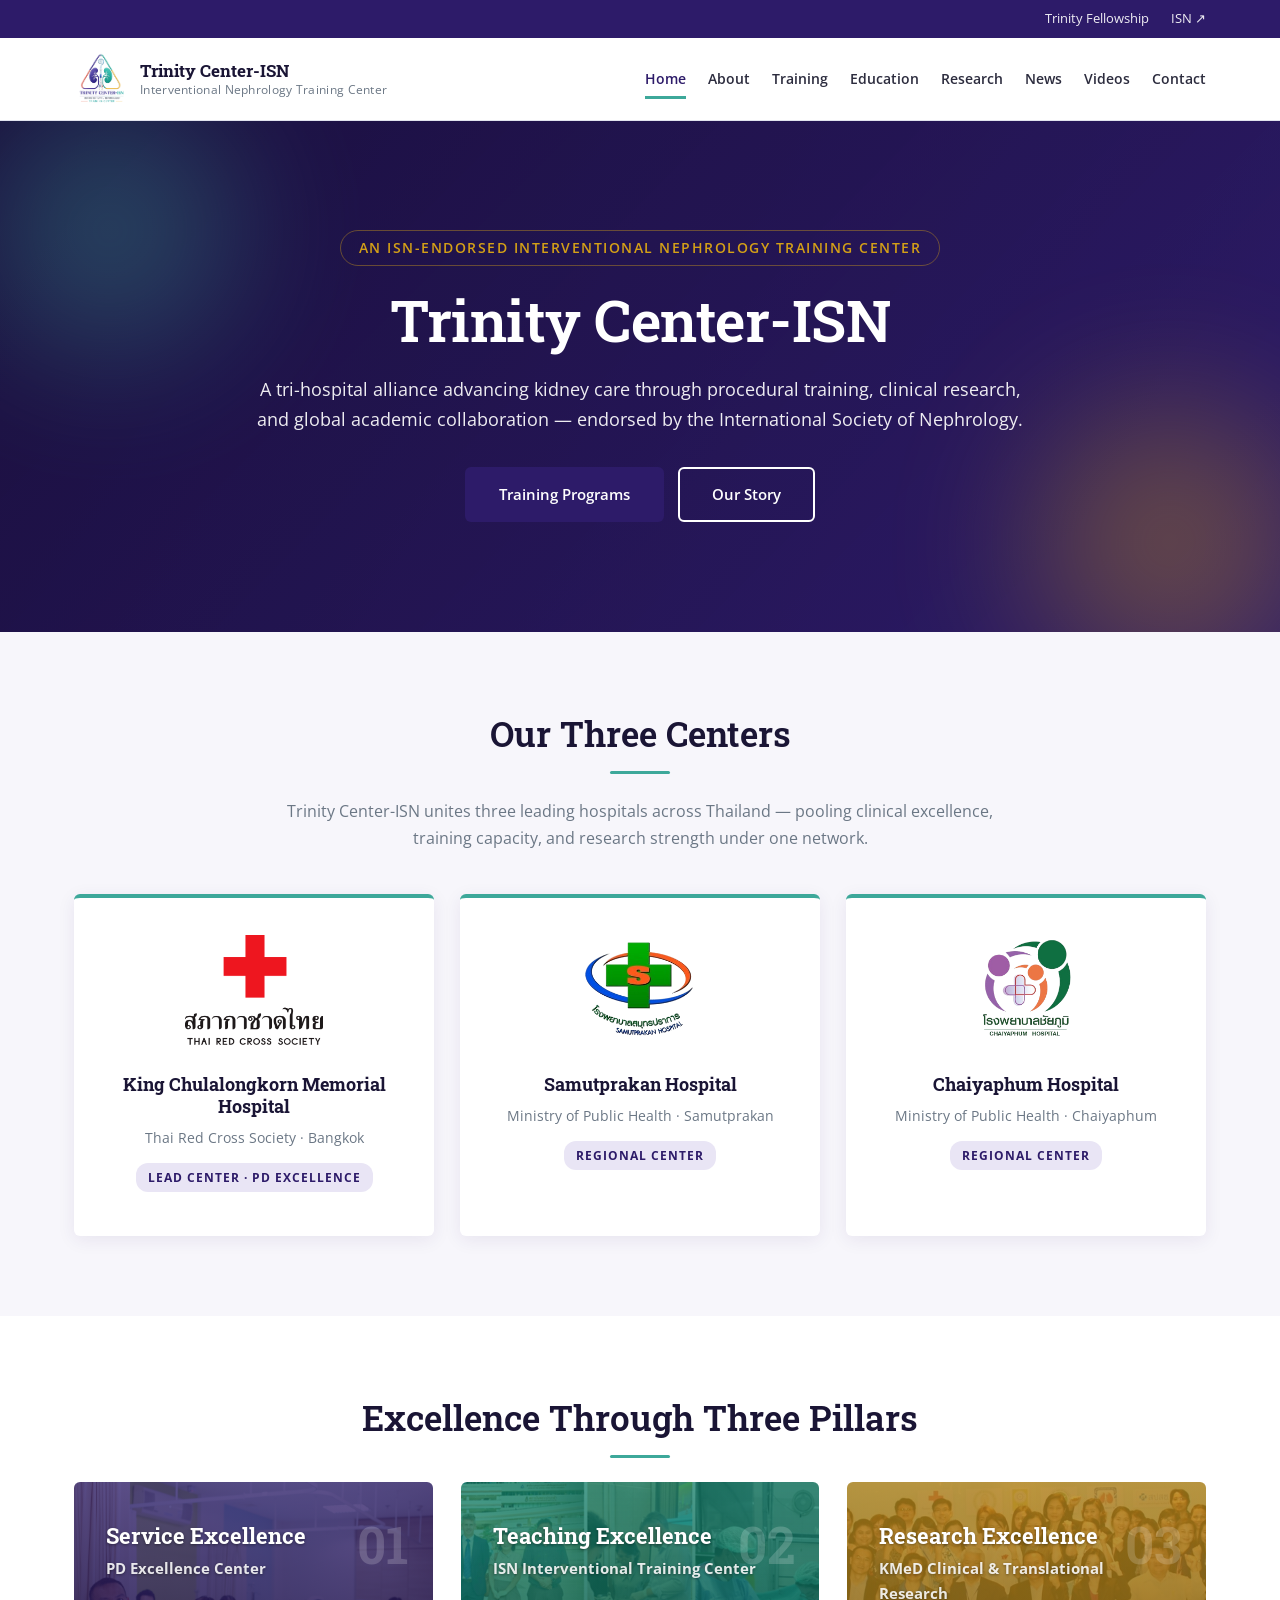
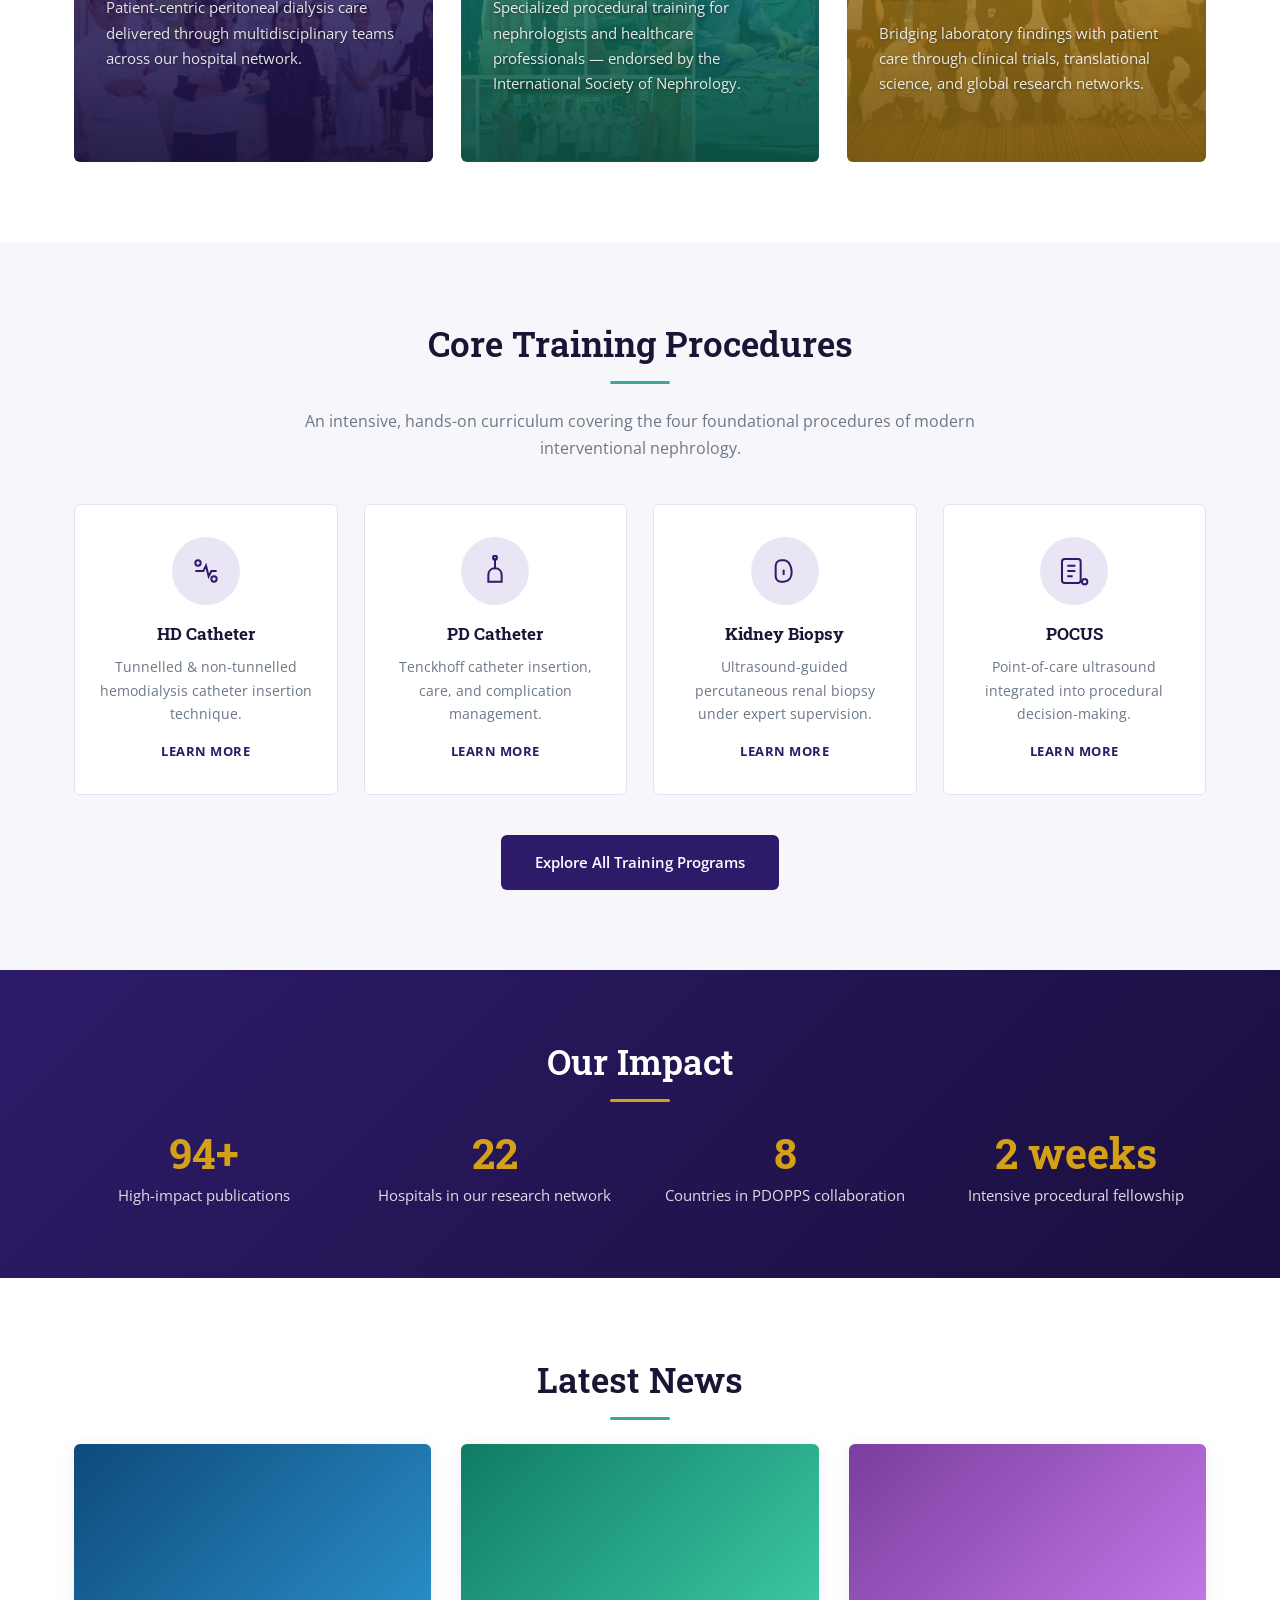
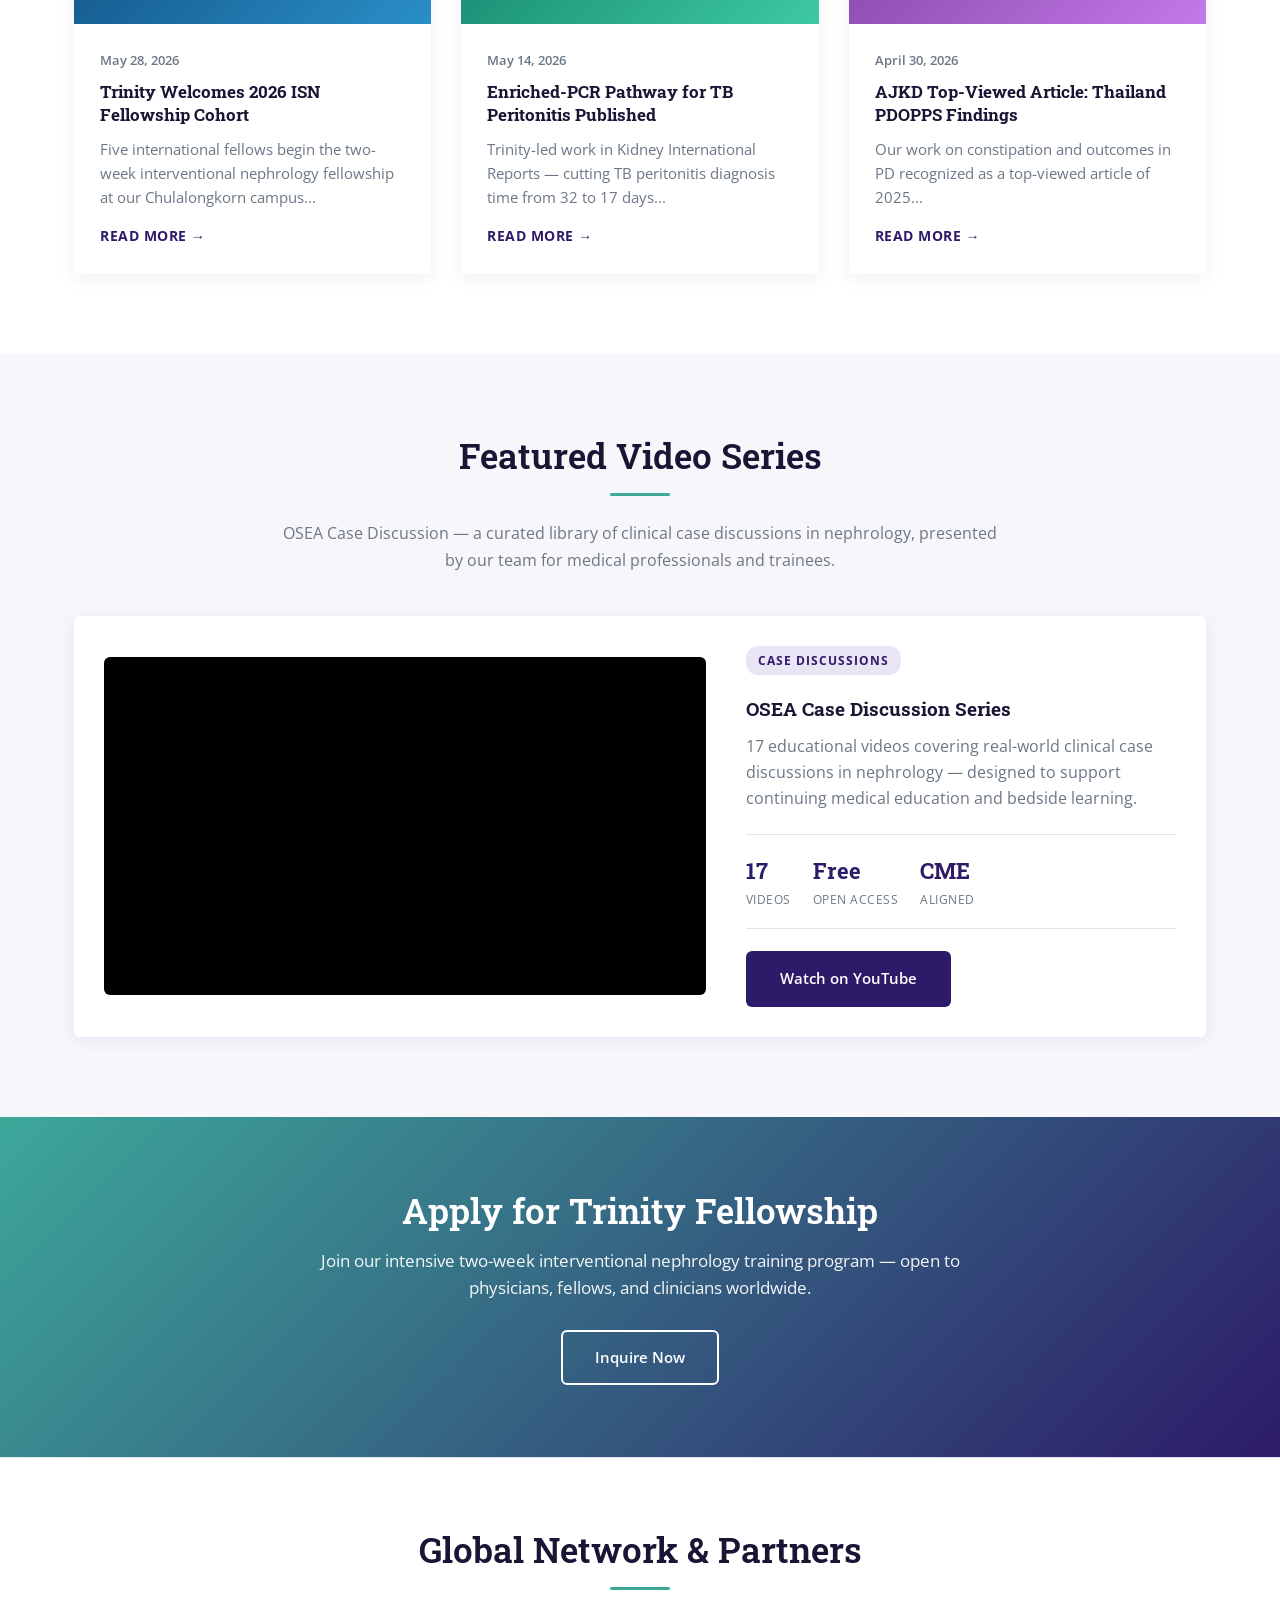
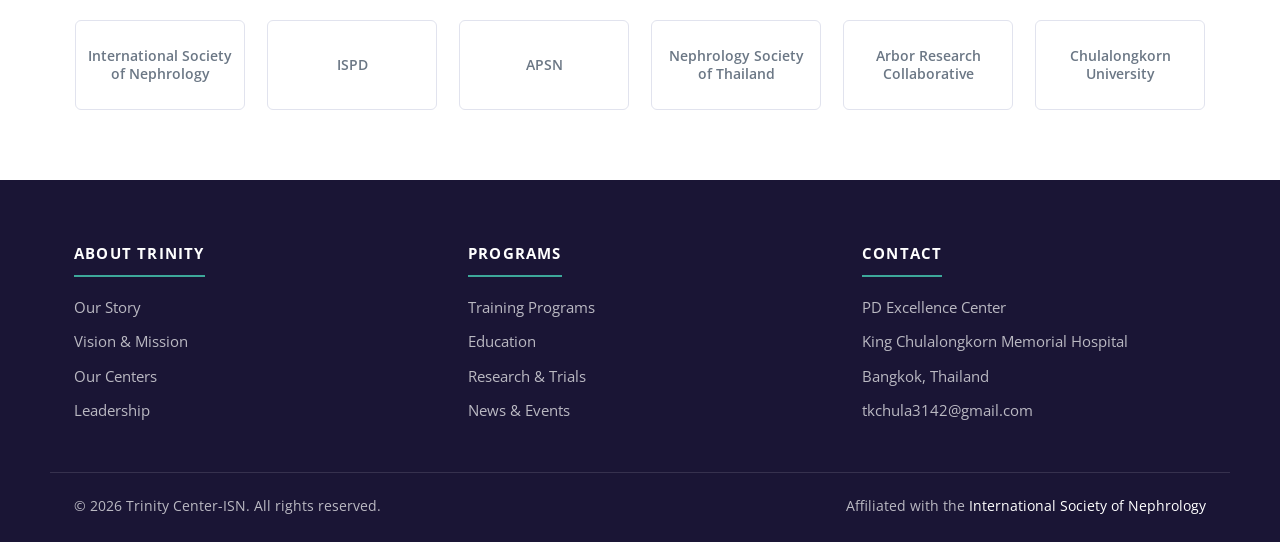
==== commit 618561db: "mail change" ====
--- a/index.html
+++ b/index.html
@@ -42,7 +42,7 @@
       <a href="research.html">Research</a>
       <a href="news.html">News</a>
       <a href="#videos">Videos</a>
-      <a href="#contact">Contact</a>
+      <a href="apply.html">Contact</a>
     </nav>
   </div>
 </header>
@@ -241,7 +241,7 @@
   <div class="container">
     <h2>Apply for Trinity Fellowship</h2>
     <p>Join our intensive two-week interventional nephrology training program — open to physicians, fellows, and clinicians worldwide.</p>
-    <a href="#contact" class="btn btn-light-outline">Inquire Now</a>
+    <a href="apply.html" class="btn btn-light-outline">Inquire Now</a>
   </div>
 </section>
 
@@ -285,7 +285,7 @@
         <li>PD Excellence Center</li>
         <li>King Chulalongkorn Memorial Hospital</li>
         <li>Bangkok, Thailand</li>
-        <li><a href="mailto:info@trinitycenter-isn.org">info@trinitycenter-isn.org</a></li>
+        <li><a href="mailto:tkchula3142@gmail.com">tkchula3142@gmail.com</a></li>
       </ul>
     </div>
   </div>
--- a/assets/css/style.css
+++ b/assets/css/style.css
@@ -662,6 +662,112 @@
 .cta-band h2 { color: #fff; margin-bottom: 10px; }
 .cta-band p { color: rgba(255,255,255,0.92); margin-bottom: 24px; }
 
+/* Contact / Apply page */
+.contact-grid {
+  display: grid;
+  grid-template-columns: 1fr 1.2fr;
+  gap: 60px;
+  align-items: start;
+}
+.contact-info { margin-top: 24px; display: grid; gap: 20px; }
+.contact-item {
+  display: grid;
+  grid-template-columns: 50px 1fr;
+  gap: 16px;
+  align-items: start;
+}
+.contact-icon {
+  width: 48px; height: 48px;
+  border-radius: 50%;
+  background: var(--accent-light);
+  color: var(--primary);
+  display: grid; place-items: center;
+}
+.contact-icon svg { width: 22px; height: 22px; }
+.contact-item strong {
+  display: block;
+  color: var(--dark);
+  margin-bottom: 4px;
+  font-size: 0.95rem;
+}
+.contact-item a { color: var(--primary); font-weight: 600; }
+
+.form-wrap {
+  background: var(--bg-soft);
+  padding: 32px;
+  border-radius: var(--radius);
+}
+.form-embed {
+  position: relative;
+  min-height: 400px;
+  background: #fff;
+  border-radius: var(--radius);
+  overflow: hidden;
+}
+.form-embed iframe {
+  display: block;
+  border: 0;
+  width: 100%;
+  background: #fff;
+}
+.form-placeholder {
+  position: absolute;
+  inset: 0;
+  display: flex;
+  flex-direction: column;
+  align-items: center;
+  justify-content: center;
+  text-align: center;
+  padding: 40px 30px;
+  background: #fff;
+  border: 2px dashed var(--border);
+  border-radius: var(--radius);
+}
+.form-placeholder h3 { margin-bottom: 12px; }
+.form-placeholder code {
+  background: var(--accent-light);
+  padding: 2px 8px;
+  border-radius: 4px;
+  font-size: 0.88rem;
+  color: var(--primary);
+}
+
+@media (max-width: 900px) {
+  .contact-grid { grid-template-columns: 1fr; gap: 40px; }
+}
+
+/* Publications list */
+.pub-list { display: grid; gap: 18px; max-width: 920px; margin: 0 auto; }
+.pub-item {
+  display: grid;
+  grid-template-columns: 90px 1fr;
+  gap: 24px;
+  background: #fff;
+  padding: 24px 28px;
+  border-radius: var(--radius);
+  border-left: 4px solid var(--accent);
+  box-shadow: var(--shadow);
+  transition: transform .2s, box-shadow .2s;
+}
+.pub-item:hover { transform: translateX(3px); box-shadow: var(--shadow-lg); border-left-color: var(--primary); }
+.pub-year {
+  font-family: 'Roboto Slab', serif;
+  font-size: 1.6rem;
+  font-weight: 700;
+  color: var(--primary);
+  align-self: start;
+  line-height: 1;
+  padding-top: 4px;
+}
+.pub-body h3 { font-size: 1.05rem; margin: 8px 0 10px; line-height: 1.35; }
+.pub-authors { color: var(--text); font-weight: 600; font-size: 0.9rem; margin-bottom: 4px; }
+.pub-journal { color: var(--muted); font-size: 0.88rem; }
+
+@media (max-width: 700px) {
+  .pub-item { grid-template-columns: 1fr; gap: 8px; padding: 22px; }
+  .pub-year { font-size: 1.3rem; }
+}
+
 /* Team grid */
 .team-grid { display: grid; grid-template-columns: repeat(4, 1fr); gap: 24px; margin-top: 30px; }
 .team-card {
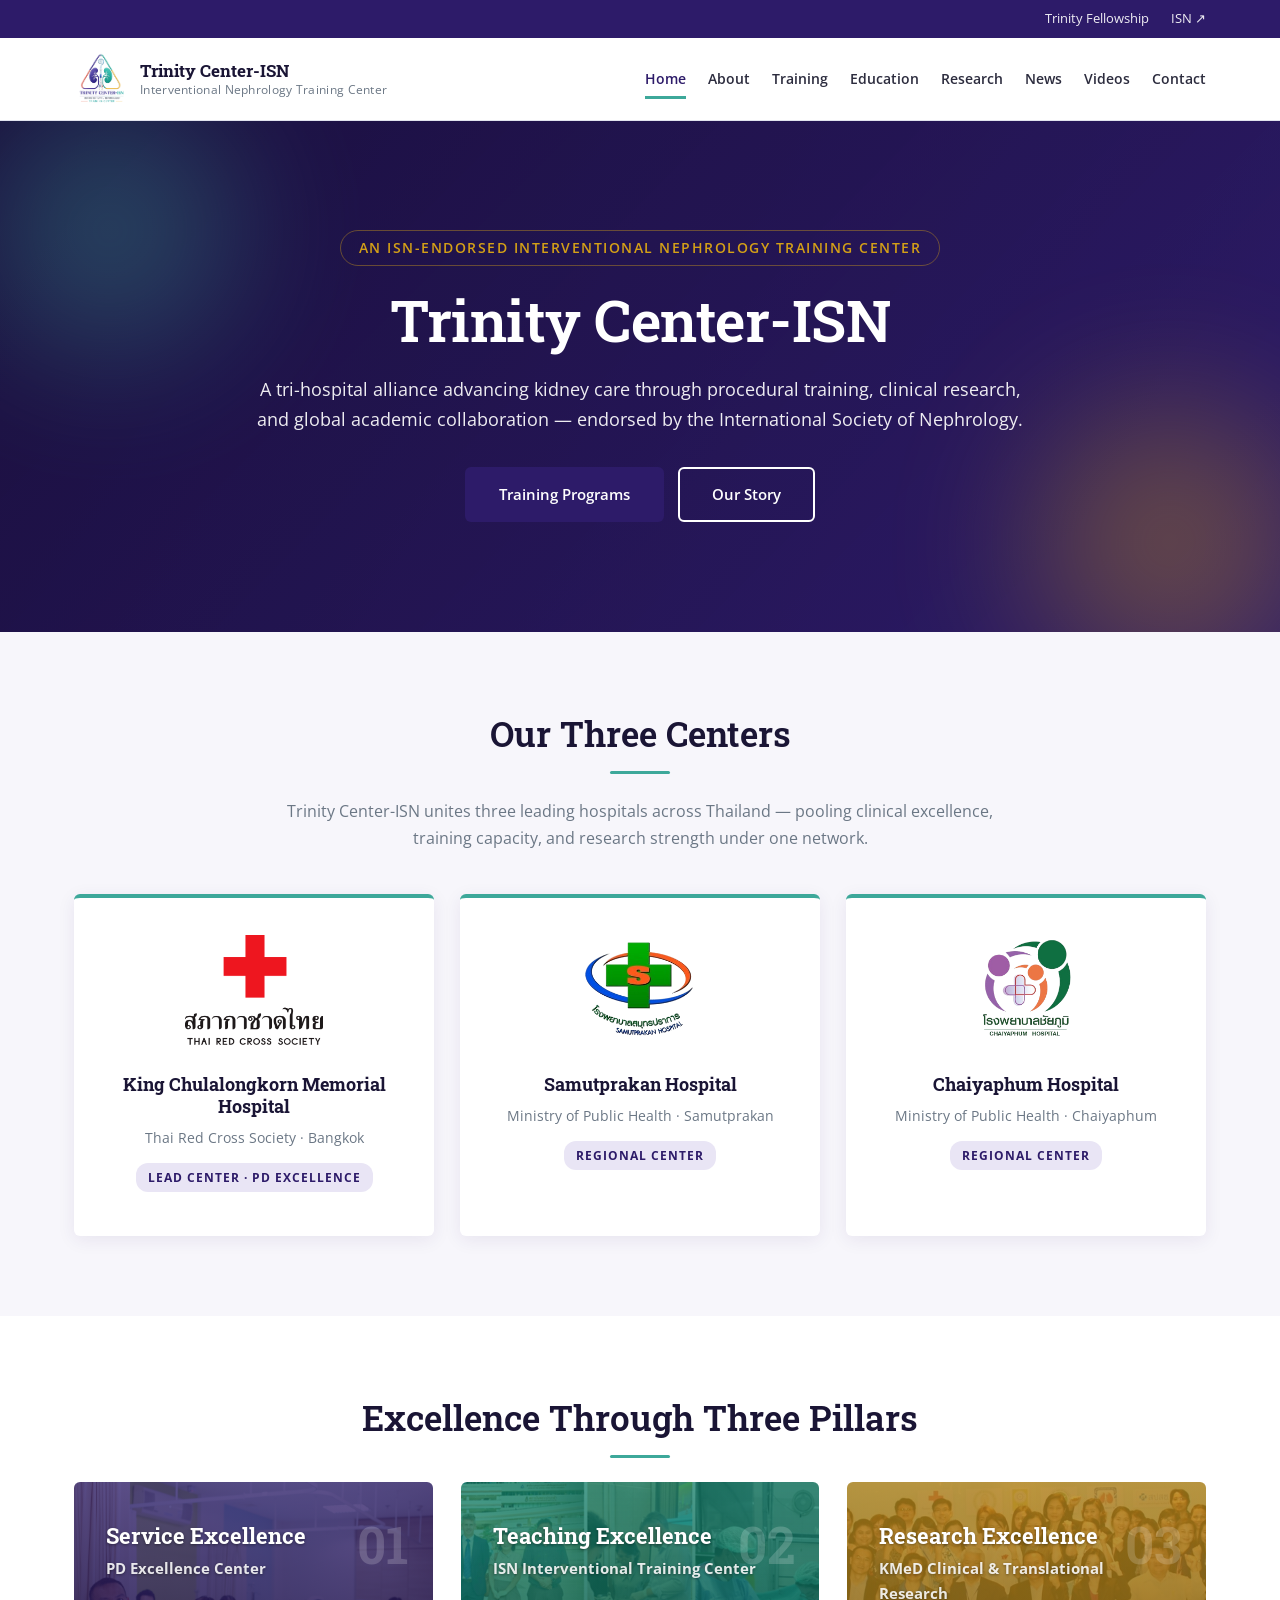
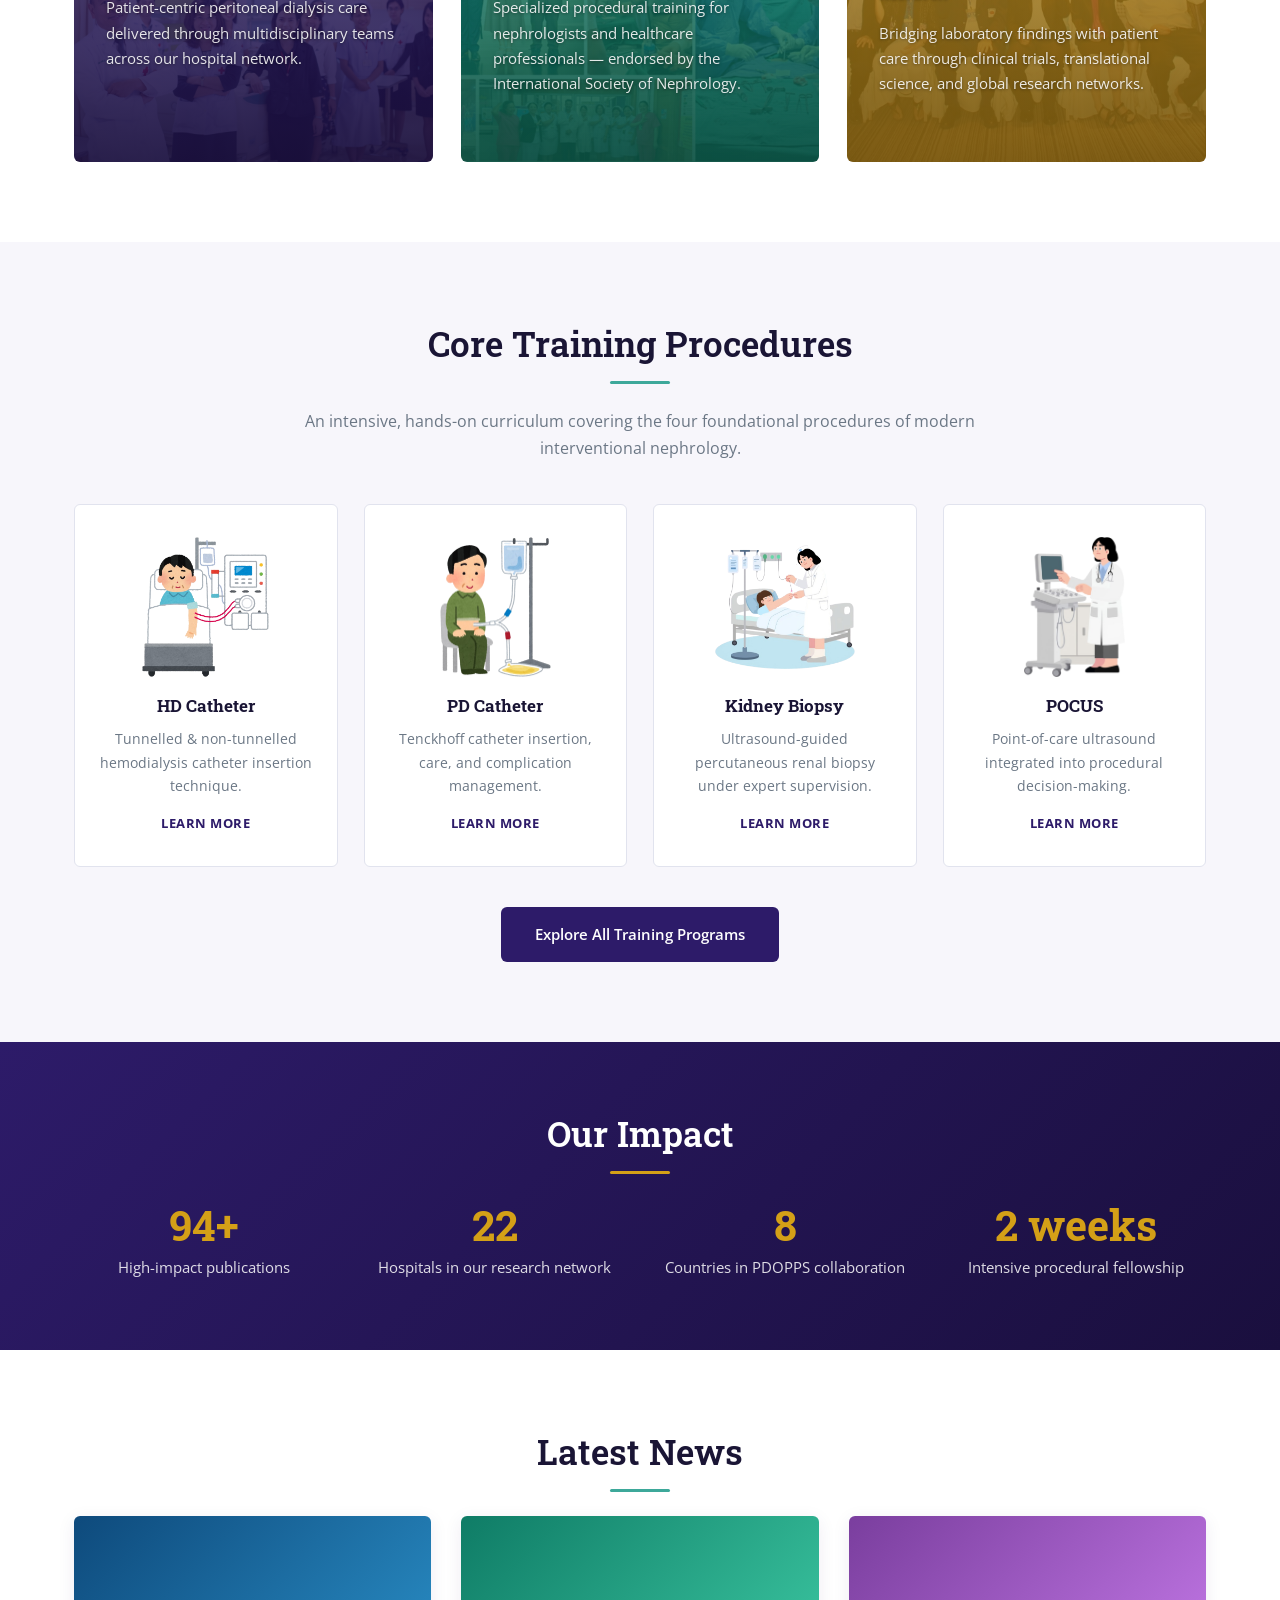
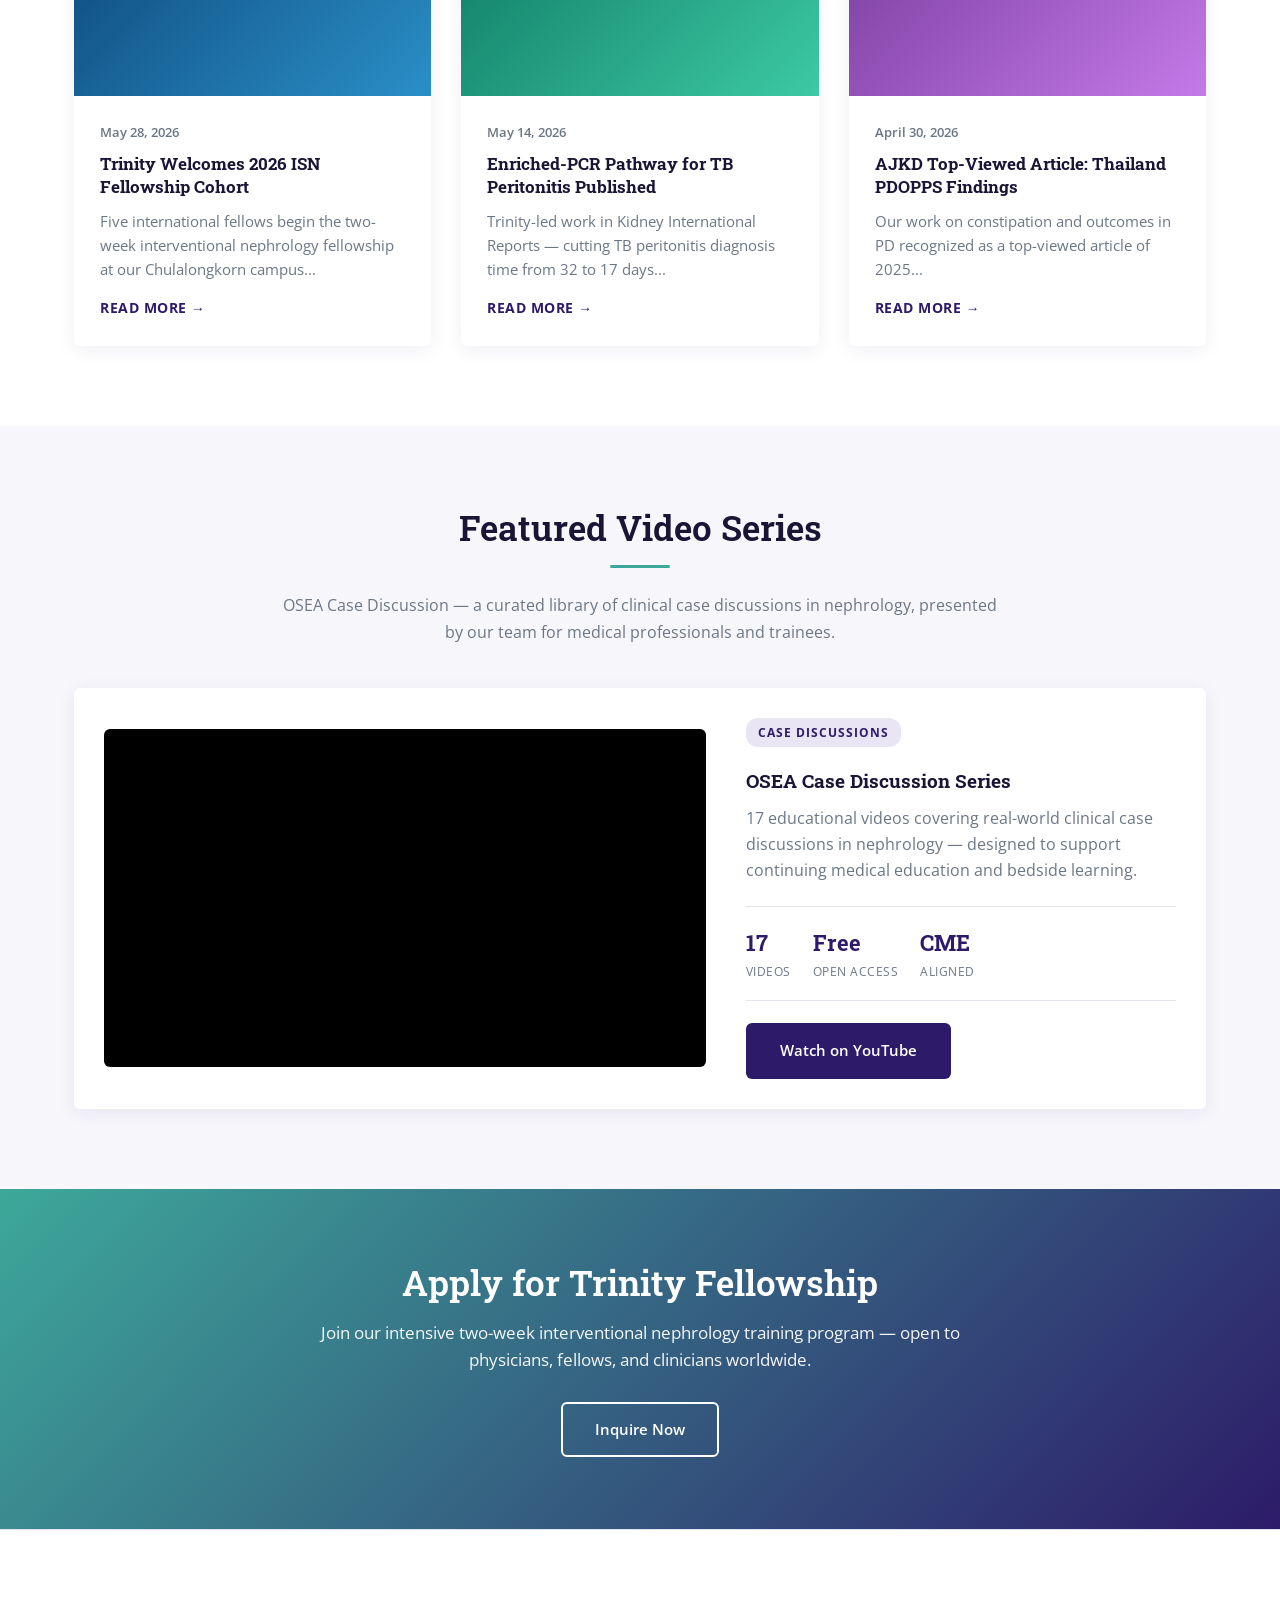
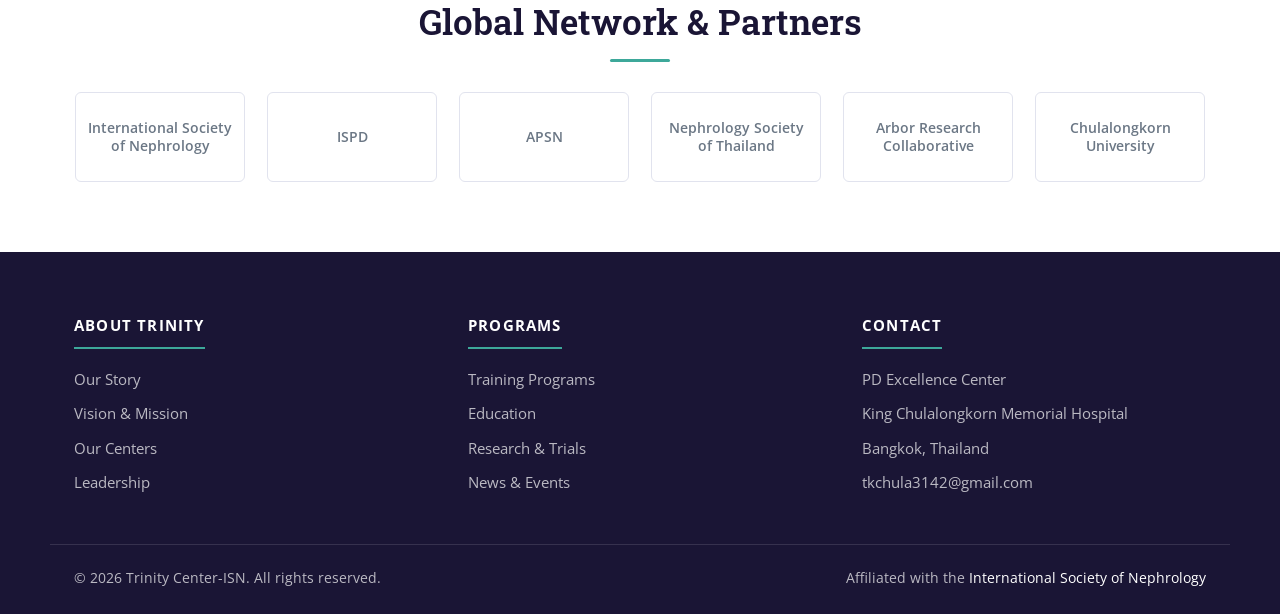
==== commit e453610d: "Picture emo" ====
--- a/index.html
+++ b/index.html
@@ -122,32 +122,32 @@
     <p class="section-lead">An intensive, hands-on curriculum covering the four foundational procedures of modern interventional nephrology.</p>
     <div class="tile-grid tile-grid-4">
       <a href="training.html#hd-catheter" class="tile">
-        <div class="tile-icon">
-          <svg viewBox="0 0 24 24" fill="none" stroke="currentColor" stroke-width="1.5"><path d="M4 12h6l2-4 2 8 2-4h4"/><circle cx="6" cy="6" r="2"/><circle cx="18" cy="18" r="2"/></svg>
+        <div class="tile-illustration">
+          <img src="assets/img/hd-icon.png" alt="HD Catheter">
         </div>
         <h3>HD Catheter</h3>
         <p>Tunnelled &amp; non-tunnelled hemodialysis catheter insertion technique.</p>
         <span class="tile-link">Learn More</span>
       </a>
       <a href="training.html#pd-catheter" class="tile">
-        <div class="tile-icon">
-          <svg viewBox="0 0 24 24" fill="none" stroke="currentColor" stroke-width="1.5"><path d="M12 2v8M12 10c-3 0-5 2-5 5v5h10v-5c0-3-2-5-5-5z"/><circle cx="12" cy="2" r="1.5"/></svg>
+        <div class="tile-illustration">
+          <img src="assets/img/pd-icon.png" alt="PD Catheter">
         </div>
         <h3>PD Catheter</h3>
         <p>Tenckhoff catheter insertion, care, and complication management.</p>
         <span class="tile-link">Learn More</span>
       </a>
       <a href="training.html#kidney-biopsy" class="tile">
-        <div class="tile-icon">
-          <svg viewBox="0 0 24 24" fill="none" stroke="currentColor" stroke-width="1.5"><path d="M9 4a4 4 0 0 0-4 4v8a4 4 0 0 0 4 4h2c4 0 6-3 6-7s-2-9-6-9H9z"/><path d="M11 11v4"/></svg>
+        <div class="tile-illustration">
+          <img src="assets/img/biopsy-icon.png" alt="Kidney Biopsy">
         </div>
         <h3>Kidney Biopsy</h3>
         <p>Ultrasound-guided percutaneous renal biopsy under expert supervision.</p>
         <span class="tile-link">Learn More</span>
       </a>
       <a href="training.html#pocus" class="tile">
-        <div class="tile-icon">
-          <svg viewBox="0 0 24 24" fill="none" stroke="currentColor" stroke-width="1.5"><rect x="3" y="3" width="14" height="18" rx="2"/><path d="M7 8h6M7 12h6M7 16h4"/><circle cx="20" cy="20" r="2"/></svg>
+        <div class="tile-illustration">
+          <img src="assets/img/pocus-icon.png" alt="POCUS">
         </div>
         <h3>POCUS</h3>
         <p>Point-of-care ultrasound integrated into procedural decision-making.</p>
--- a/assets/css/style.css
+++ b/assets/css/style.css
@@ -371,6 +371,26 @@
   color: #fff;
   transform: scale(1.05);
 }
+.tile-illustration {
+  width: 140px;
+  height: 140px;
+  margin: 0 auto 18px;
+  display: flex;
+  align-items: center;
+  justify-content: center;
+  transition: transform .25s;
+}
+.tile-illustration img {
+  max-width: 100%;
+  max-height: 100%;
+  width: auto;
+  height: auto;
+  object-fit: contain;
+  display: block;
+}
+.tile:hover .tile-illustration {
+  transform: scale(1.08);
+}
 .tile h3 { margin-bottom: 10px; color: var(--dark); font-size: 1.08rem; }
 .tile p { font-size: 0.9rem; flex-grow: 1; margin-bottom: 14px; }
 .tile-link {
